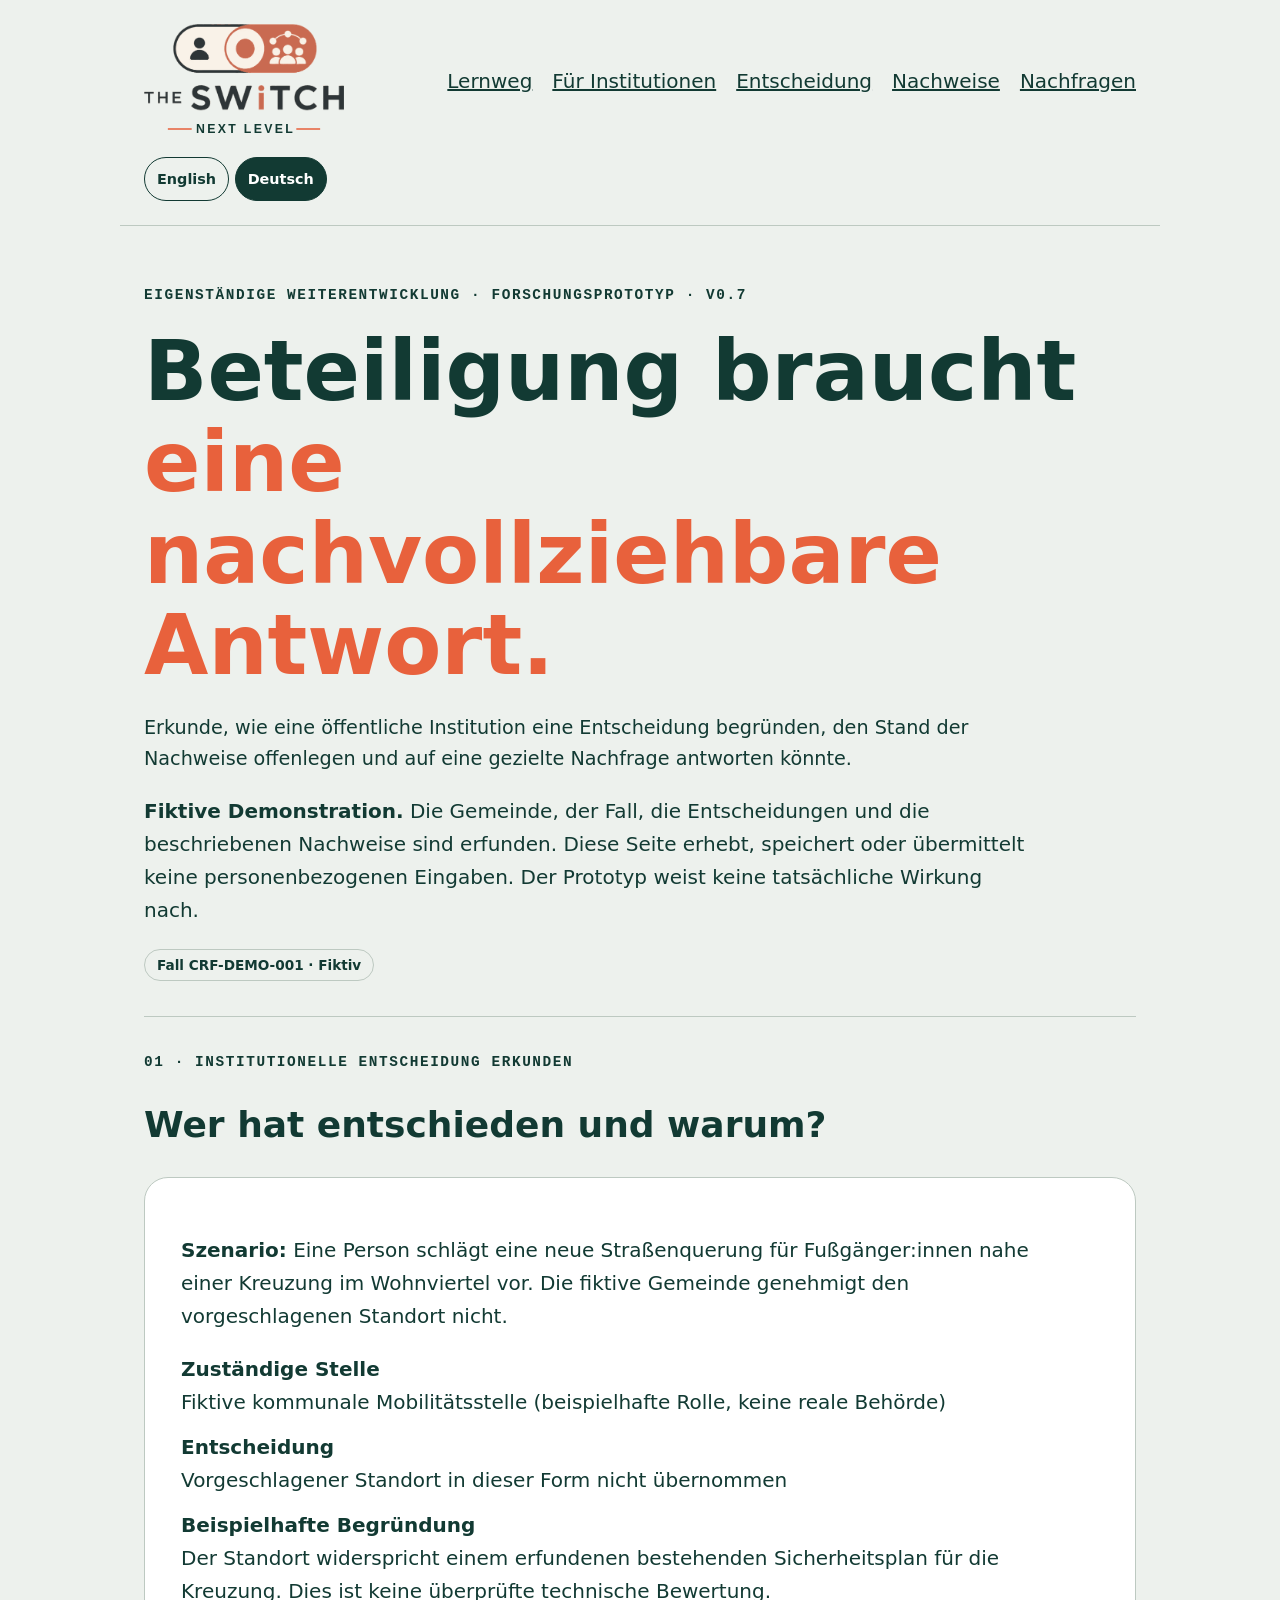
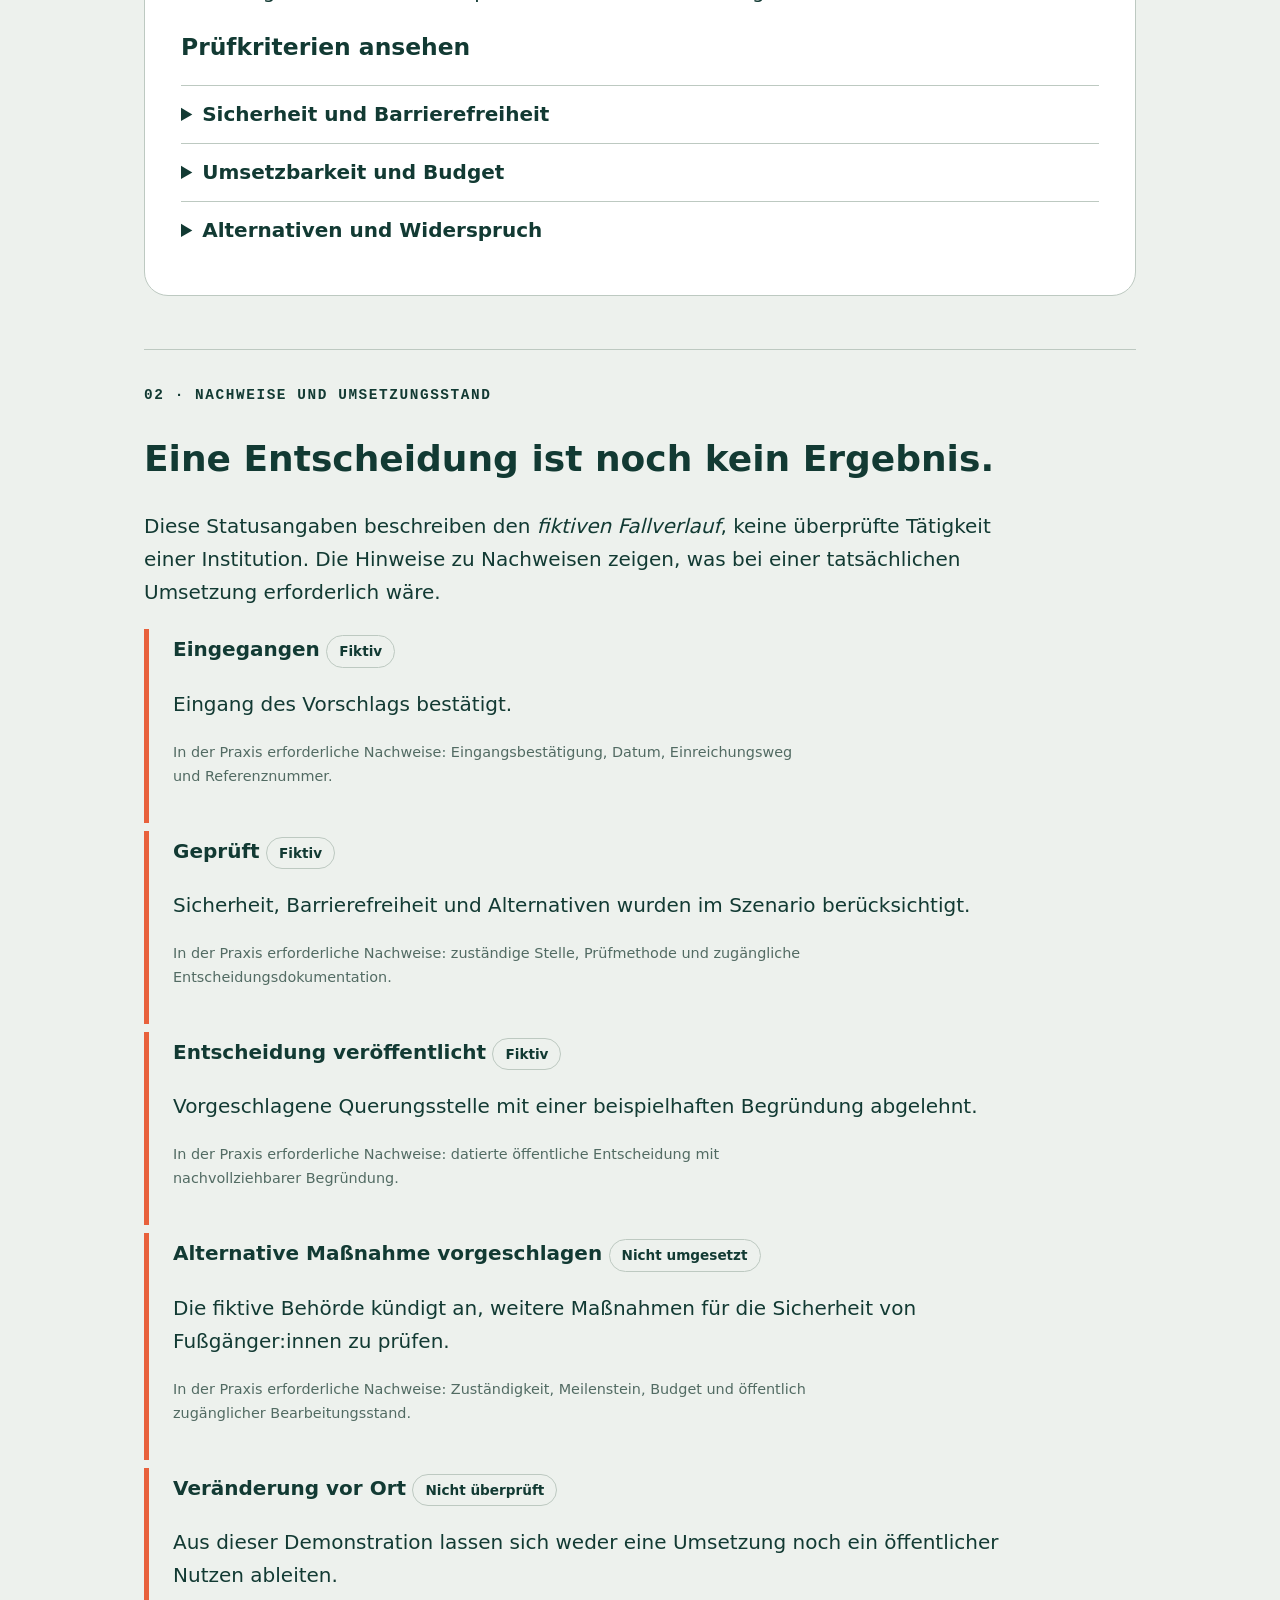
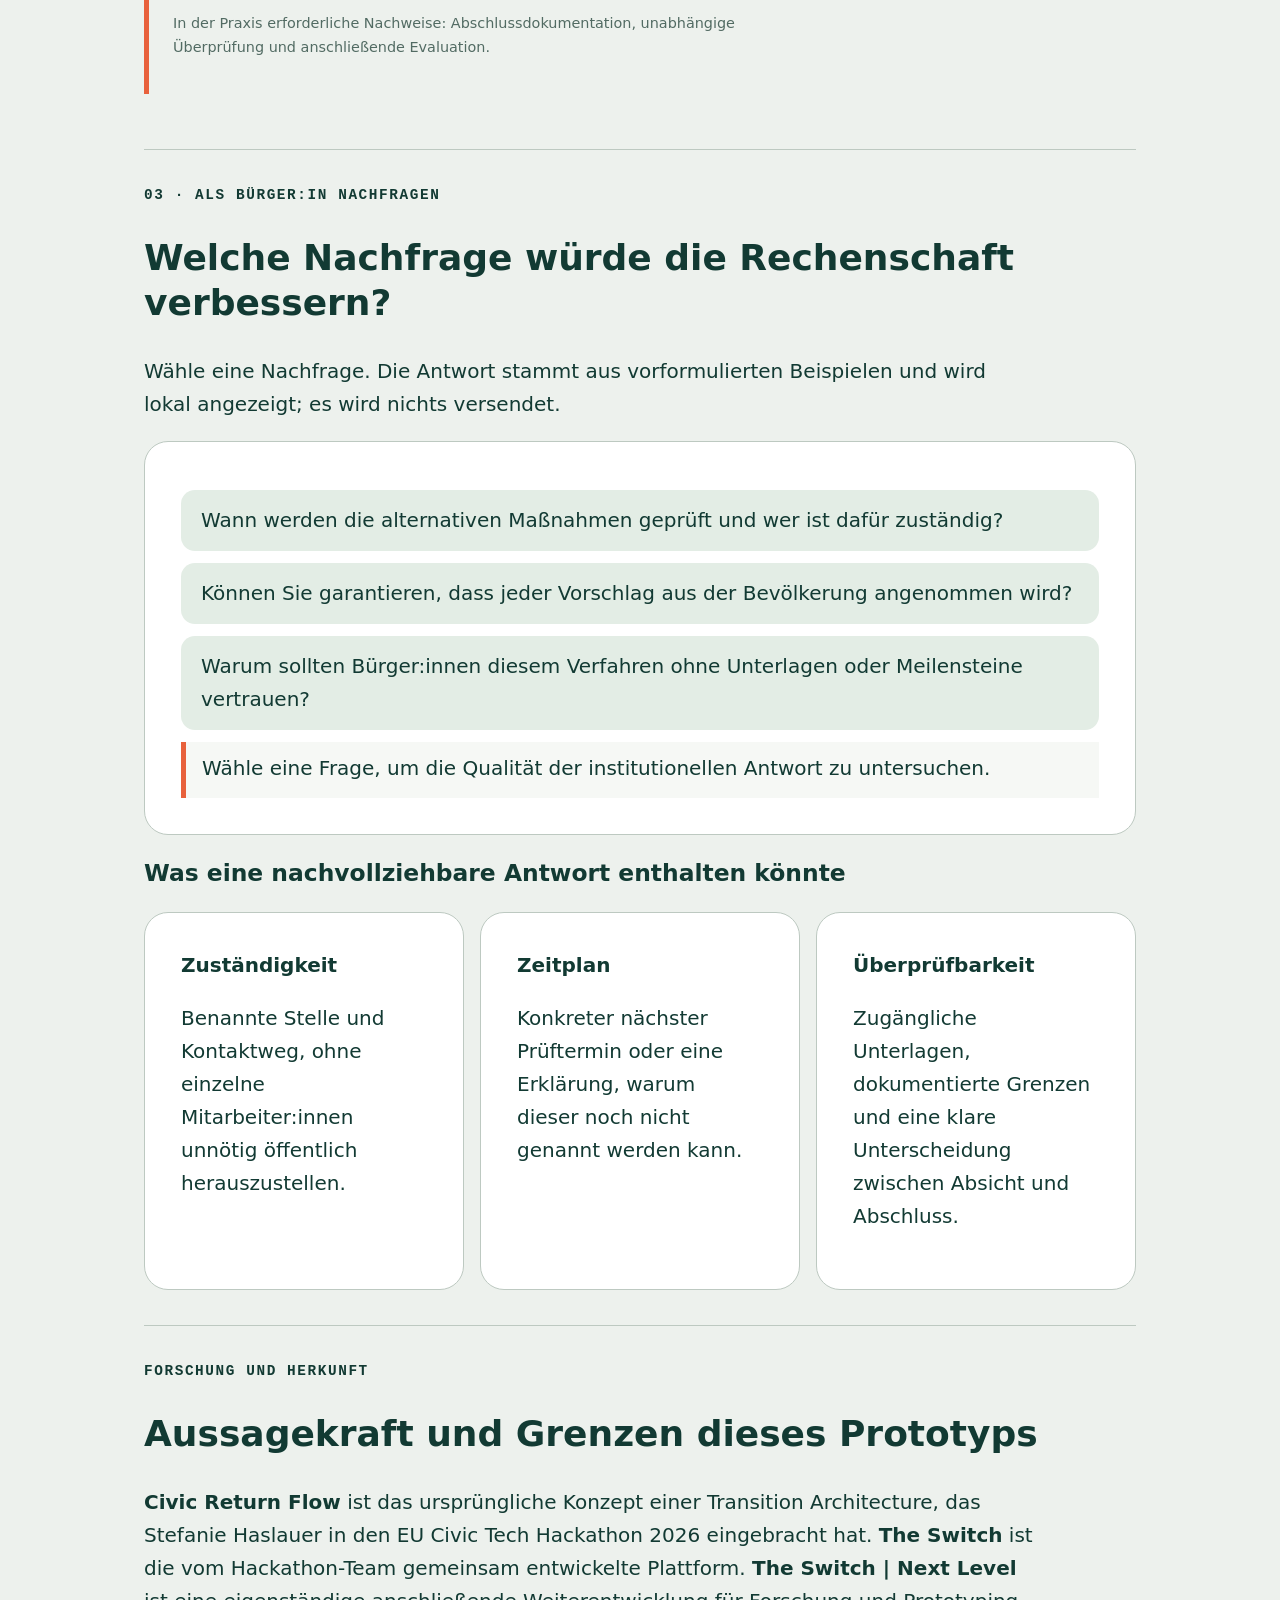
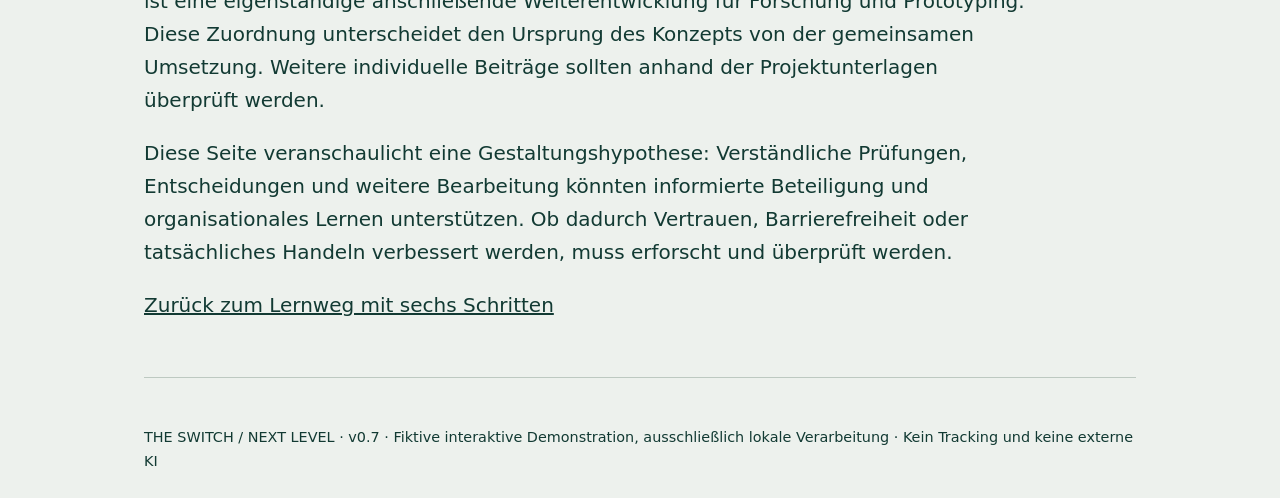
==== accountability-de.html @ 997b536d "Add files via upload" ====
<!doctype html>
<html lang="de"><head><meta charset="utf-8"><meta name="viewport" content="width=device-width, initial-scale=1"><meta name="color-scheme" content="light"><title>Rechenschaft erkunden | The Switch Next Level · Deutsch</title>
<style>
:root{--ink:#123a33;--accent:#e8613c;--paper:#edf1ed;--white:#fff;--muted:#526b63;--line:#bdc9c1}*{box-sizing:border-box}html{scroll-behavior:smooth}body{margin:0;background:var(--paper);color:var(--ink);font:clamp(17px,2.4vw,20px)/1.65 system-ui,-apple-system,Segoe UI,sans-serif}header,main,footer{max-width:1040px;margin:auto;padding:24px}header{display:flex;align-items:center;justify-content:space-between;gap:18px;flex-wrap:wrap;border-bottom:1px solid var(--line)}.brand{font-weight:800;letter-spacing:.04em}.brand span{color:var(--accent)}a{color:inherit}nav{display:flex;gap:20px;flex-wrap:wrap}h1{font-size:clamp(2.4rem,7vw,4.6rem);line-height:1.1;margin:20px 0}h2{font-size:clamp(1.6rem,4vw,2.25rem);line-height:1.25}h3{line-height:1.3}p{max-width:70ch}.eyebrow{font:700 .9rem/1.4 ui-monospace,monospace;letter-spacing:.11em;text-transform:uppercase}.lead{font-size:1.2rem}.accent{color:var(--accent)}section{padding:35px 0;border-bottom:1px solid var(--line)}.panel{background:#fff;border:1px solid var(--line);border-radius:24px;padding:clamp(20px,4vw,36px);margin:18px 0}.pill{display:inline-block;padding:4px 12px;border:1px solid var(--line);border-radius:30px;font-size:.85rem;font-weight:700}.grid{display:grid;grid-template-columns:repeat(auto-fit,minmax(min(100%,290px),1fr));gap:16px}.grid .panel{margin:0}button{font:inherit;cursor:pointer;color:var(--ink);background:#e3ede5;border:2px solid transparent;border-radius:14px;padding:12px 18px;text-align:left;min-height:48px}button:hover{border-color:var(--ink)}button:focus-visible,a:focus-visible,summary:focus-visible{outline:3px solid var(--accent);outline-offset:3px}.choice{display:block;width:100%;margin:12px 0}.choice[aria-pressed=true]{border-color:var(--ink);background:#d2e8d9}.feedback{border-left:5px solid var(--accent);padding:10px 16px;background:#f6f8f5;min-height:56px}.timeline{list-style:none;padding:0}.timeline li{border-left:5px solid var(--accent);padding:4px 0 20px 24px;margin:0 0 8px}dt{font-weight:750;margin-top:12px}dd{margin-left:0}.small{font-size:.9rem;color:var(--muted)}details{border-top:1px solid var(--line);padding:12px 0}summary{cursor:pointer;font-weight:750}footer{font-size:.9rem}.sr-only{position:absolute;width:1px;height:1px;overflow:hidden;clip:rect(0,0,0,0);white-space:nowrap}@media(max-width:500px){header,main,footer{padding:18px}nav{gap:12px}}

.brand { display: inline-flex; flex: 0 0 auto; text-decoration: none; }
.brand-logo { display: block; width: 200px; max-width: 100%; height: auto; }
header { align-items: center; }
@media(max-width:600px) { .brand-logo { width: 174px; } }

.language-switch { display:flex; gap:.35rem; align-items:center; flex-wrap:wrap; }
.language-switch a { display:inline-flex; align-items:center; justify-content:center; min-height:44px; padding:.35rem .75rem; border:1px solid var(--ink); border-radius:999px; text-decoration:none; font:700 .9rem/1.3 system-ui,sans-serif; }
.language-switch a[aria-current="page"] { background:var(--ink); color:#fff; }
h1,h2,h3,.eyebrow,button { overflow-wrap:anywhere; }
html[lang="de"] h1 { font-size:clamp(2.4rem,6.6vw,5.2rem); hyphens:auto; }
@media(max-width:600px) { .language-switch { width:100%; } }
</style><link rel="alternate" hreflang="en" href="./accountability.html">
<link rel="alternate" hreflang="de" href="./accountability-de.html">
</head><body>
<header><a class="brand" href="./index-de.html" aria-label="The Switch Next Level: Startseite"><img class="brand-logo" src="./assets/the-switch-next-level-logo.svg" alt="The Switch | Next Level" width="520" height="300"></a><nav aria-label="Hauptnavigation"><a href="./index-de.html">Lernweg</a><a href="./index-de.html#institutions">Für Institutionen</a><a href="#decision">Entscheidung</a><a href="#evidence">Nachweise</a><a href="#followup">Nachfragen</a></nav><nav class="language-switch" aria-label="Sprache wählen"><a href="./accountability.html" lang="en" hreflang="en">English</a><a href="./accountability-de.html" lang="de" hreflang="de" aria-current="page">Deutsch</a></nav></header>
<main><section aria-labelledby="main-title"><div class="eyebrow">Eigenständige Weiterentwicklung · Forschungsprototyp · v0.7</div><h1 id="main-title">Beteiligung braucht <span class="accent">eine nachvollziehbare Antwort.</span></h1><p class="lead">Erkunde, wie eine öffentliche Institution eine Entscheidung begründen, den Stand der Nachweise offenlegen und auf eine gezielte Nachfrage antworten könnte.</p><p><strong>Fiktive Demonstration.</strong> Die Gemeinde, der Fall, die Entscheidungen und die beschriebenen Nachweise sind erfunden. Diese Seite erhebt, speichert oder übermittelt keine personenbezogenen Eingaben. Der Prototyp weist keine tatsächliche Wirkung nach.</p><span class="pill">Fall CRF-DEMO-001 · Fiktiv</span></section>
<section id="decision"><div class="eyebrow">01 · Institutionelle Entscheidung erkunden</div><h2>Wer hat entschieden und warum?</h2><div class="panel"><p><strong>Szenario:</strong> Eine Person schlägt eine neue Straßenquerung für Fußgänger:innen nahe einer Kreuzung im Wohnviertel vor. Die fiktive Gemeinde genehmigt den vorgeschlagenen Standort nicht.</p><dl><dt>Zuständige Stelle</dt><dd>Fiktive kommunale Mobilitätsstelle (beispielhafte Rolle, keine reale Behörde)</dd><dt>Entscheidung</dt><dd>Vorgeschlagener Standort in dieser Form nicht übernommen</dd><dt>Beispielhafte Begründung</dt><dd>Der Standort widerspricht einem erfundenen bestehenden Sicherheitsplan für die Kreuzung. Dies ist keine überprüfte technische Bewertung.</dd></dl><h3>Prüfkriterien ansehen</h3><details><summary>Sicherheit und Barrierefreiheit</summary><p>Wurden Risiken für Fußgänger:innen, Rollstuhlnutzer:innen und andere Verkehrsteilnehmer:innen geprüft? In einem realen Fall sollten eine datierte Bewertung und die für die Prüfung zuständige Stelle benannt sein. <strong>Nachweise hier: nicht vorhanden.</strong></p></details><details><summary>Umsetzbarkeit und Budget</summary><p>Welche Gestaltungsalternativen und Kosten wurden berücksichtigt? Eine nachvollziehbare öffentliche Antwort würde auf relevante Unterlagen verweisen, soweit dies rechtlich zulässig ist. <strong>Nachweise hier: nicht vorhanden.</strong></p></details><details><summary>Alternativen und Widerspruch</summary><p>Welche Vorschläge wurden nicht übernommen und warum? Öffentlicher Widerspruch sollte sichtbar bleiben. <strong>Nachweise hier: nur beispielhafte Darstellung.</strong></p></details></div></section>
<section id="evidence"><div class="eyebrow">02 · Nachweise und Umsetzungsstand</div><h2>Eine Entscheidung ist noch kein Ergebnis.</h2><p>Diese Statusangaben beschreiben den <em>fiktiven Fallverlauf</em>, keine überprüfte Tätigkeit einer Institution. Die Hinweise zu Nachweisen zeigen, was bei einer tatsächlichen Umsetzung erforderlich wäre.</p><ol class="timeline"><li><strong>Eingegangen</strong> <span class="pill">Fiktiv</span><p>Eingang des Vorschlags bestätigt.</p><p class="small">In der Praxis erforderliche Nachweise: Eingangsbestätigung, Datum, Einreichungsweg und Referenznummer.</p></li><li><strong>Geprüft</strong> <span class="pill">Fiktiv</span><p>Sicherheit, Barrierefreiheit und Alternativen wurden im Szenario berücksichtigt.</p><p class="small">In der Praxis erforderliche Nachweise: zuständige Stelle, Prüfmethode und zugängliche Entscheidungsdokumentation.</p></li><li><strong>Entscheidung veröffentlicht</strong> <span class="pill">Fiktiv</span><p>Vorgeschlagene Querungsstelle mit einer beispielhaften Begründung abgelehnt.</p><p class="small">In der Praxis erforderliche Nachweise: datierte öffentliche Entscheidung mit nachvollziehbarer Begründung.</p></li><li><strong>Alternative Maßnahme vorgeschlagen</strong> <span class="pill">Nicht umgesetzt</span><p>Die fiktive Behörde kündigt an, weitere Maßnahmen für die Sicherheit von Fußgänger:innen zu prüfen.</p><p class="small">In der Praxis erforderliche Nachweise: Zuständigkeit, Meilenstein, Budget und öffentlich zugänglicher Bearbeitungsstand.</p></li><li><strong>Veränderung vor Ort</strong> <span class="pill">Nicht überprüft</span><p>Aus dieser Demonstration lassen sich weder eine Umsetzung noch ein öffentlicher Nutzen ableiten.</p><p class="small">In der Praxis erforderliche Nachweise: Abschlussdokumentation, unabhängige Überprüfung und anschließende Evaluation.</p></li></ol></section>
<section id="followup"><div class="eyebrow">03 · Als Bürger:in nachfragen</div><h2>Welche Nachfrage würde die Rechenschaft verbessern?</h2><p>Wähle eine Nachfrage. Die Antwort stammt aus vorformulierten Beispielen und wird lokal angezeigt; es wird nichts versendet.</p><div class="panel" role="group" aria-label="Nachfrage auswählen"><button class="choice" data-answer="1" aria-pressed="false">Wann werden die alternativen Maßnahmen geprüft und wer ist dafür zuständig?</button><button class="choice" data-answer="2" aria-pressed="false">Können Sie garantieren, dass jeder Vorschlag aus der Bevölkerung angenommen wird?</button><button class="choice" data-answer="3" aria-pressed="false">Warum sollten Bürger:innen diesem Verfahren ohne Unterlagen oder Meilensteine vertrauen?</button><div id="feedback" class="feedback" role="status" aria-live="polite">Wähle eine Frage, um die Qualität der institutionellen Antwort zu untersuchen.</div></div><h3>Was eine nachvollziehbare Antwort enthalten könnte</h3><div class="grid"><div class="panel"><strong>Zuständigkeit</strong><p>Benannte Stelle und Kontaktweg, ohne einzelne Mitarbeiter:innen unnötig öffentlich herauszustellen.</p></div><div class="panel"><strong>Zeitplan</strong><p>Konkreter nächster Prüftermin oder eine Erklärung, warum dieser noch nicht genannt werden kann.</p></div><div class="panel"><strong>Überprüfbarkeit</strong><p>Zugängliche Unterlagen, dokumentierte Grenzen und eine klare Unterscheidung zwischen Absicht und Abschluss.</p></div></div></section>
<section><div class="eyebrow">Forschung und Herkunft</div><h2>Aussagekraft und Grenzen dieses Prototyps</h2><p><strong>Civic Return Flow</strong> ist das ursprüngliche Konzept einer Transition Architecture, das Stefanie Haslauer in den EU Civic Tech Hackathon 2026 eingebracht hat. <strong>The Switch</strong> ist die vom Hackathon-Team gemeinsam entwickelte Plattform. <strong>The Switch | Next Level</strong> ist eine eigenständige anschließende Weiterentwicklung für Forschung und Prototyping. Diese Zuordnung unterscheidet den Ursprung des Konzepts von der gemeinsamen Umsetzung. Weitere individuelle Beiträge sollten anhand der Projektunterlagen überprüft werden.</p><p>Diese Seite veranschaulicht eine Gestaltungshypothese: Verständliche Prüfungen, Entscheidungen und weitere Bearbeitung könnten informierte Beteiligung und organisationales Lernen unterstützen. Ob dadurch Vertrauen, Barrierefreiheit oder tatsächliches Handeln verbessert werden, muss erforscht und überprüft werden.</p><p><a href="./index-de.html">Zurück zum Lernweg mit sechs Schritten</a></p></section></main><footer>THE SWITCH / NEXT LEVEL · v0.7 · Fiktive interaktive Demonstration, ausschließlich lokale Verarbeitung · Kein Tracking und keine externe KI</footer>
<script>
(()=>{'use strict';const messages={"1": "Gezielte Nachfrage. Sie verlangt eine zuständige Stelle und einen zeitlich bestimmten nächsten Schritt. Eine reale Antwort sollte auf überprüfbare Unterlagen verweisen oder erklären, warum die Information nicht verfügbar ist.", "2": "Diese Garantie ist nicht angemessen. Rechenschaft bedeutet nicht, jeden Vorschlag anzunehmen. Sie verlangt eine nachvollziehbare Prüfung, Begründungen und eine sichtbare Antwort.", "3": "Berechtigte Kritik. Frage nach der Entscheidungsdokumentation, den Prüfkriterien, der Zuständigkeit und künftigen Meilensteinen. Ein Versprechen ohne Nachweise ist keine überprüfte Umsetzung."};const feedback=document.getElementById('feedback');document.querySelectorAll('[data-answer]').forEach(button=>button.addEventListener('click',()=>{document.querySelectorAll('[data-answer]').forEach(other=>other.setAttribute('aria-pressed',String(other===button)));feedback.textContent=messages[button.dataset.answer]}));})();
</script><script>document.querySelectorAll(".language-switch a").forEach(link => { link.addEventListener("click", () => { link.hash = window.location.hash; }); });</script>
</body></html>
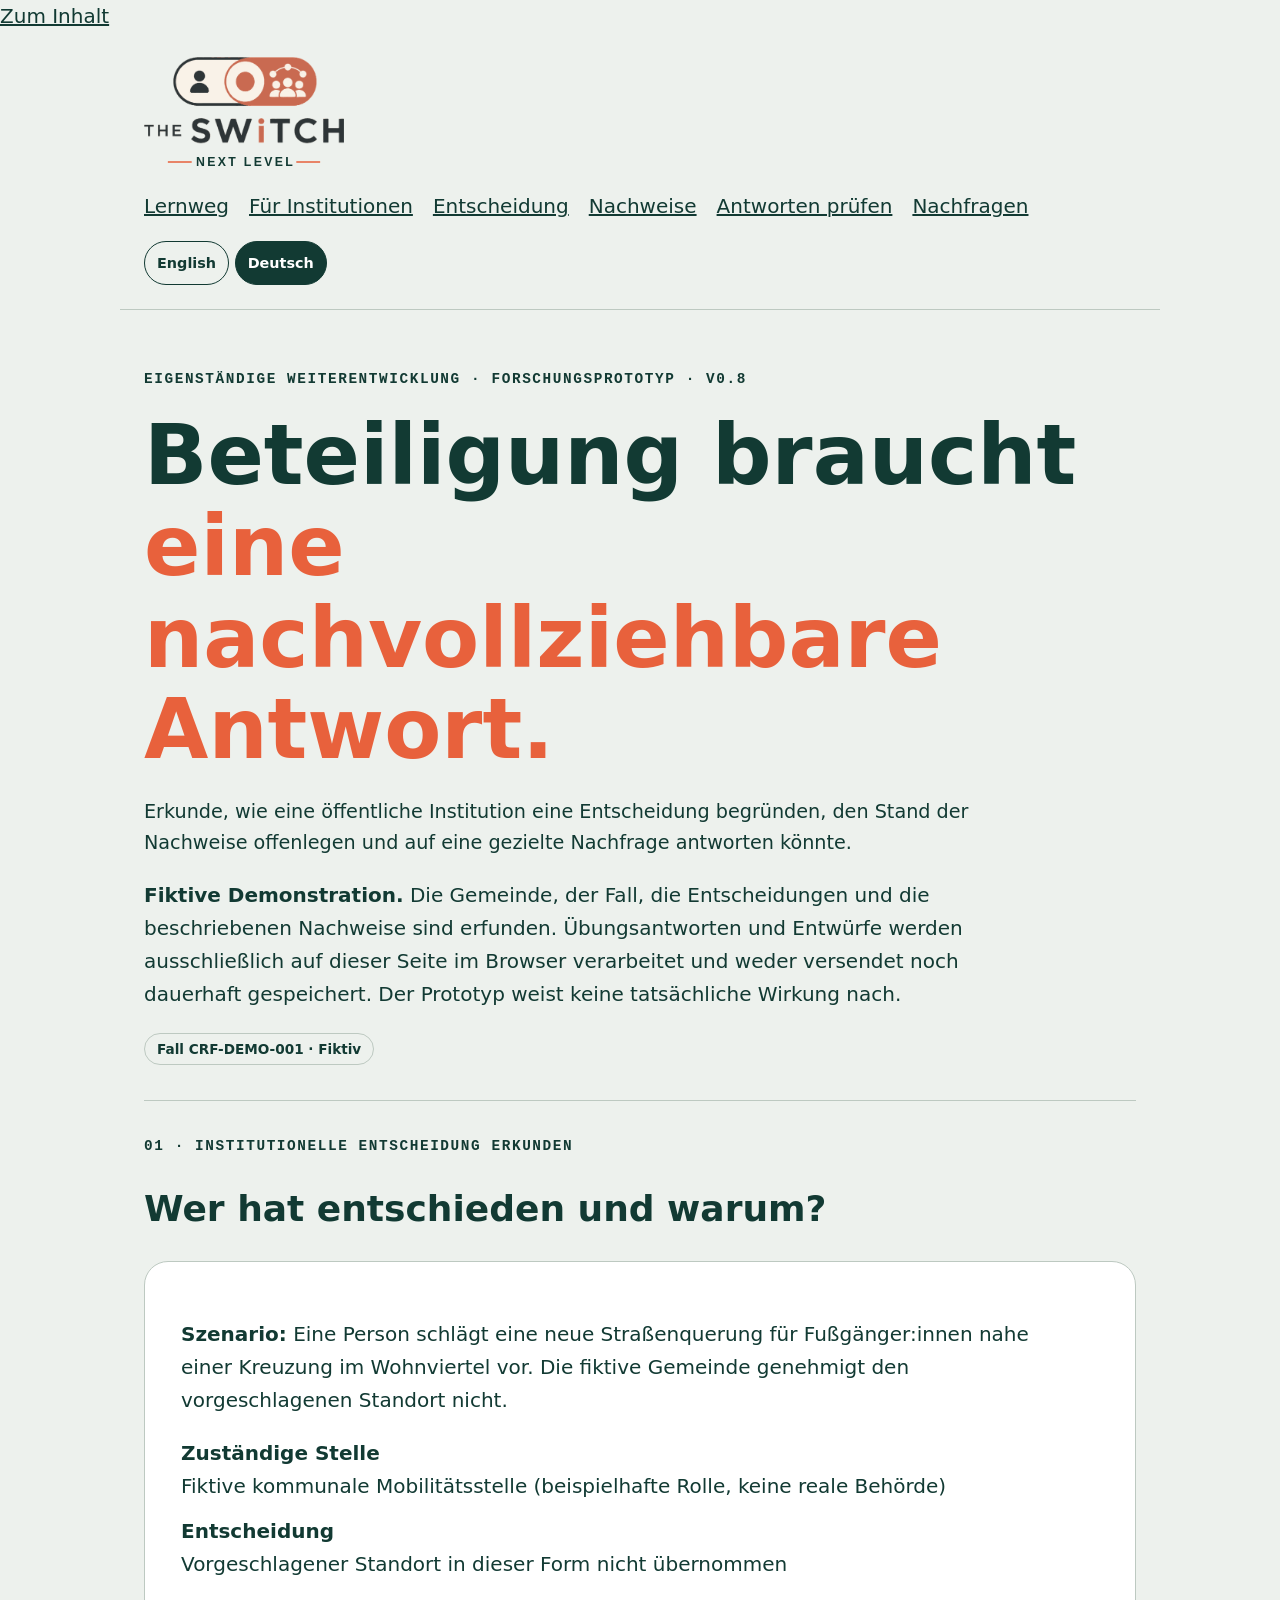
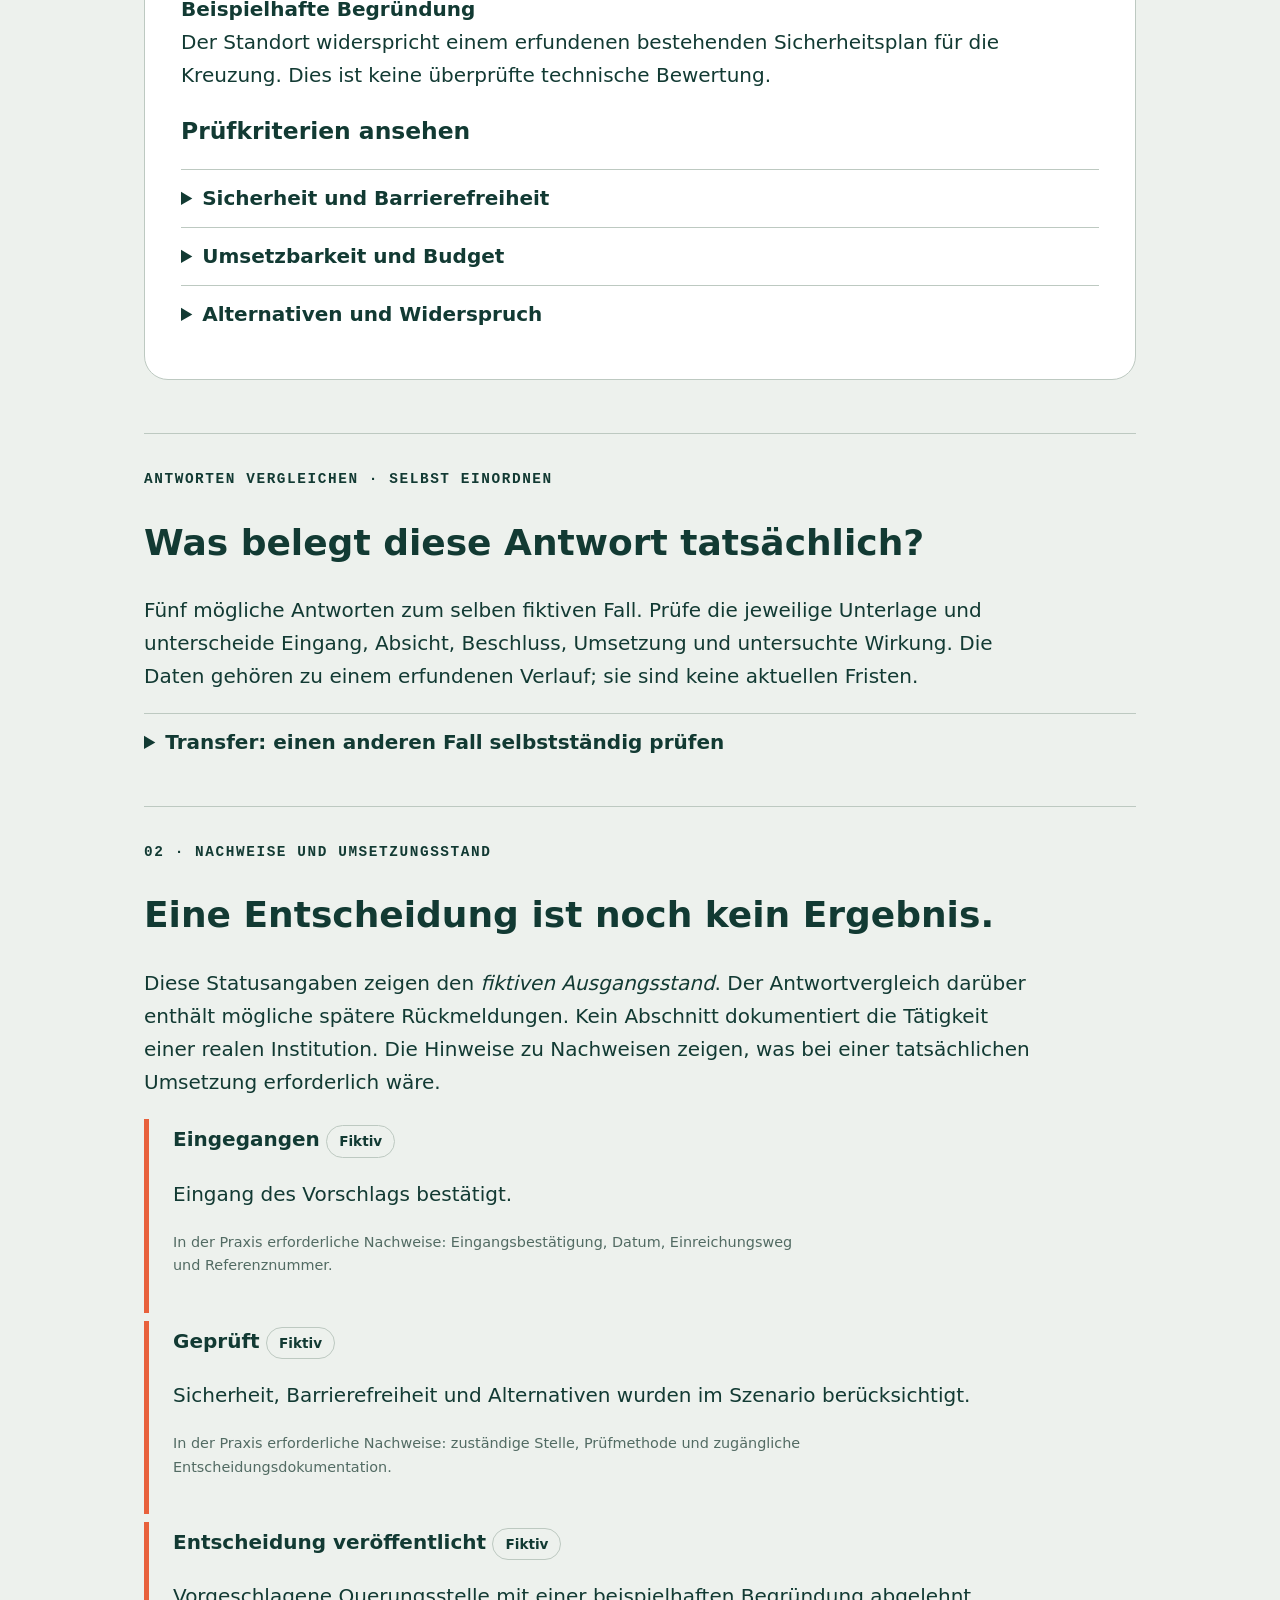
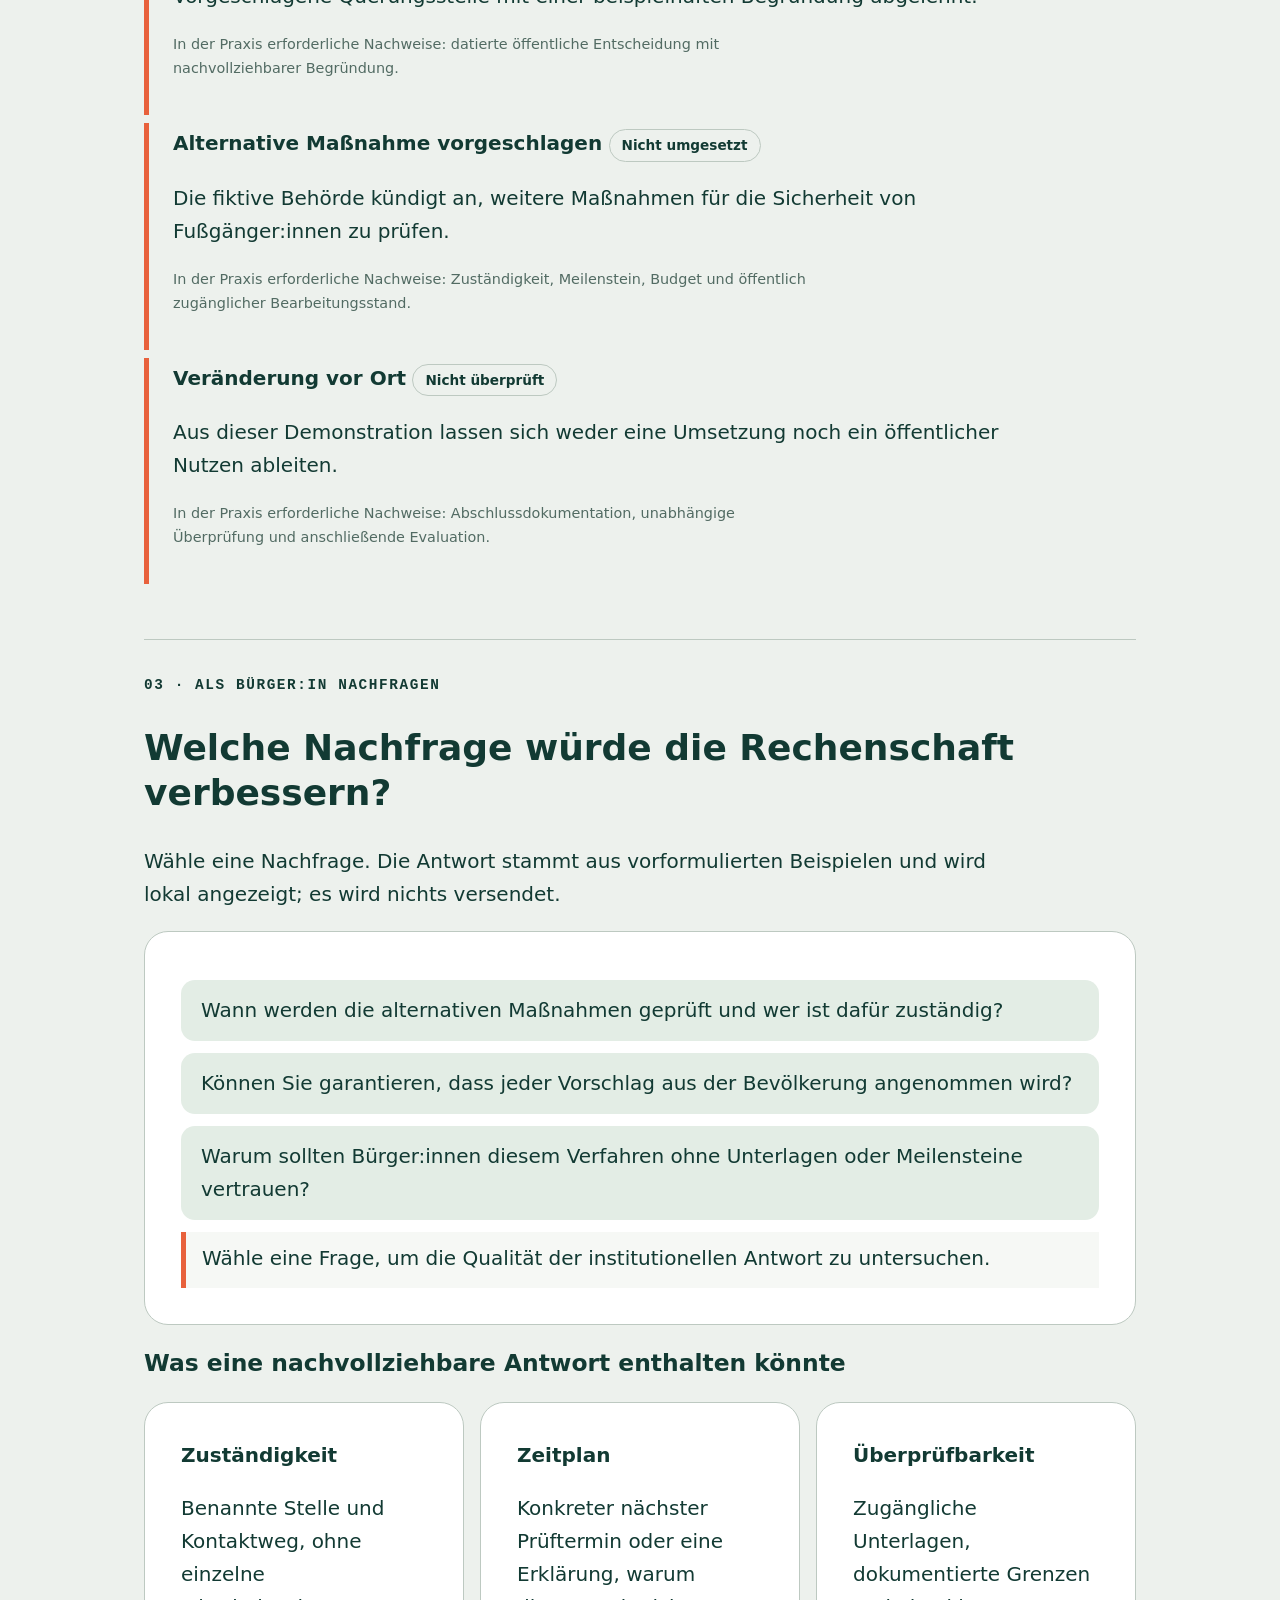
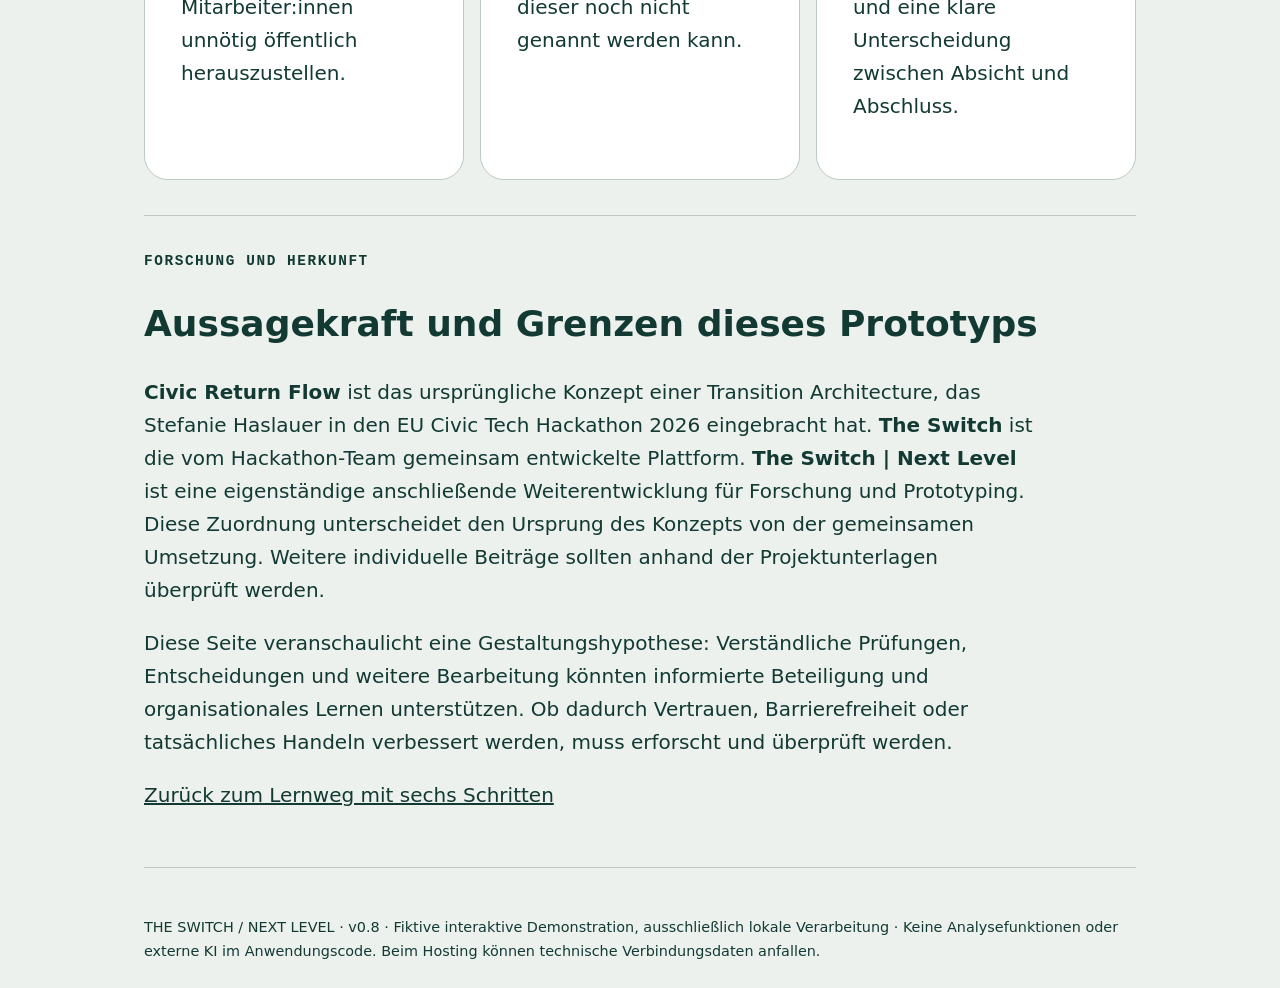
==== commit 217a4c0b: "Add files via upload" ====
--- a/accountability-de.html
+++ b/accountability-de.html
@@ -16,14 +16,16 @@
 @media(max-width:600px) { .language-switch { width:100%; } }
 </style><link rel="alternate" hreflang="en" href="./accountability.html">
 <link rel="alternate" hreflang="de" href="./accountability-de.html">
-</head><body>
-<header><a class="brand" href="./index-de.html" aria-label="The Switch Next Level: Startseite"><img class="brand-logo" src="./assets/the-switch-next-level-logo.svg" alt="The Switch | Next Level" width="520" height="300"></a><nav aria-label="Hauptnavigation"><a href="./index-de.html">Lernweg</a><a href="./index-de.html#institutions">Für Institutionen</a><a href="#decision">Entscheidung</a><a href="#evidence">Nachweise</a><a href="#followup">Nachfragen</a></nav><nav class="language-switch" aria-label="Sprache wählen"><a href="./accountability.html" lang="en" hreflang="en">English</a><a href="./accountability-de.html" lang="de" hreflang="de" aria-current="page">Deutsch</a></nav></header>
-<main><section aria-labelledby="main-title"><div class="eyebrow">Eigenständige Weiterentwicklung · Forschungsprototyp · v0.7</div><h1 id="main-title">Beteiligung braucht <span class="accent">eine nachvollziehbare Antwort.</span></h1><p class="lead">Erkunde, wie eine öffentliche Institution eine Entscheidung begründen, den Stand der Nachweise offenlegen und auf eine gezielte Nachfrage antworten könnte.</p><p><strong>Fiktive Demonstration.</strong> Die Gemeinde, der Fall, die Entscheidungen und die beschriebenen Nachweise sind erfunden. Diese Seite erhebt, speichert oder übermittelt keine personenbezogenen Eingaben. Der Prototyp weist keine tatsächliche Wirkung nach.</p><span class="pill">Fall CRF-DEMO-001 · Fiktiv</span></section>
+<link rel="stylesheet" href="./assets/next-level.css"></head><body><a class="skip-link" href="#main-content">Zum Inhalt</a>
+<header><a class="brand" href="./index-de.html" aria-label="The Switch Next Level: Startseite"><img class="brand-logo" src="./assets/the-switch-next-level-logo.svg" alt="The Switch | Next Level" width="520" height="300"></a><nav aria-label="Hauptnavigation"><a href="./index-de.html">Lernweg</a><a href="./index-de.html#institutions">Für Institutionen</a><a href="#decision">Entscheidung</a><a href="#evidence">Nachweise</a><a href="#answer-practice">Antworten prüfen</a><a href="#followup">Nachfragen</a></nav><nav class="language-switch" aria-label="Sprache wählen"><a href="./accountability.html" lang="en" hreflang="en">English</a><a href="./accountability-de.html" lang="de" hreflang="de" aria-current="page">Deutsch</a></nav></header>
+<main id="main-content"><section aria-labelledby="main-title"><div class="eyebrow">Eigenständige Weiterentwicklung · Forschungsprototyp · v0.8</div><h1 id="main-title">Beteiligung braucht <span class="accent">eine nachvollziehbare Antwort.</span></h1><p class="lead">Erkunde, wie eine öffentliche Institution eine Entscheidung begründen, den Stand der Nachweise offenlegen und auf eine gezielte Nachfrage antworten könnte.</p><p><strong>Fiktive Demonstration.</strong> Die Gemeinde, der Fall, die Entscheidungen und die beschriebenen Nachweise sind erfunden. Übungsantworten und Entwürfe werden ausschließlich auf dieser Seite im Browser verarbeitet und weder versendet noch dauerhaft gespeichert. Der Prototyp weist keine tatsächliche Wirkung nach.</p><span class="pill">Fall CRF-DEMO-001 · Fiktiv</span></section>
 <section id="decision"><div class="eyebrow">01 · Institutionelle Entscheidung erkunden</div><h2>Wer hat entschieden und warum?</h2><div class="panel"><p><strong>Szenario:</strong> Eine Person schlägt eine neue Straßenquerung für Fußgänger:innen nahe einer Kreuzung im Wohnviertel vor. Die fiktive Gemeinde genehmigt den vorgeschlagenen Standort nicht.</p><dl><dt>Zuständige Stelle</dt><dd>Fiktive kommunale Mobilitätsstelle (beispielhafte Rolle, keine reale Behörde)</dd><dt>Entscheidung</dt><dd>Vorgeschlagener Standort in dieser Form nicht übernommen</dd><dt>Beispielhafte Begründung</dt><dd>Der Standort widerspricht einem erfundenen bestehenden Sicherheitsplan für die Kreuzung. Dies ist keine überprüfte technische Bewertung.</dd></dl><h3>Prüfkriterien ansehen</h3><details><summary>Sicherheit und Barrierefreiheit</summary><p>Wurden Risiken für Fußgänger:innen, Rollstuhlnutzer:innen und andere Verkehrsteilnehmer:innen geprüft? In einem realen Fall sollten eine datierte Bewertung und die für die Prüfung zuständige Stelle benannt sein. <strong>Nachweise hier: nicht vorhanden.</strong></p></details><details><summary>Umsetzbarkeit und Budget</summary><p>Welche Gestaltungsalternativen und Kosten wurden berücksichtigt? Eine nachvollziehbare öffentliche Antwort würde auf relevante Unterlagen verweisen, soweit dies rechtlich zulässig ist. <strong>Nachweise hier: nicht vorhanden.</strong></p></details><details><summary>Alternativen und Widerspruch</summary><p>Welche Vorschläge wurden nicht übernommen und warum? Öffentlicher Widerspruch sollte sichtbar bleiben. <strong>Nachweise hier: nur beispielhafte Darstellung.</strong></p></details></div></section>
-<section id="evidence"><div class="eyebrow">02 · Nachweise und Umsetzungsstand</div><h2>Eine Entscheidung ist noch kein Ergebnis.</h2><p>Diese Statusangaben beschreiben den <em>fiktiven Fallverlauf</em>, keine überprüfte Tätigkeit einer Institution. Die Hinweise zu Nachweisen zeigen, was bei einer tatsächlichen Umsetzung erforderlich wäre.</p><ol class="timeline"><li><strong>Eingegangen</strong> <span class="pill">Fiktiv</span><p>Eingang des Vorschlags bestätigt.</p><p class="small">In der Praxis erforderliche Nachweise: Eingangsbestätigung, Datum, Einreichungsweg und Referenznummer.</p></li><li><strong>Geprüft</strong> <span class="pill">Fiktiv</span><p>Sicherheit, Barrierefreiheit und Alternativen wurden im Szenario berücksichtigt.</p><p class="small">In der Praxis erforderliche Nachweise: zuständige Stelle, Prüfmethode und zugängliche Entscheidungsdokumentation.</p></li><li><strong>Entscheidung veröffentlicht</strong> <span class="pill">Fiktiv</span><p>Vorgeschlagene Querungsstelle mit einer beispielhaften Begründung abgelehnt.</p><p class="small">In der Praxis erforderliche Nachweise: datierte öffentliche Entscheidung mit nachvollziehbarer Begründung.</p></li><li><strong>Alternative Maßnahme vorgeschlagen</strong> <span class="pill">Nicht umgesetzt</span><p>Die fiktive Behörde kündigt an, weitere Maßnahmen für die Sicherheit von Fußgänger:innen zu prüfen.</p><p class="small">In der Praxis erforderliche Nachweise: Zuständigkeit, Meilenstein, Budget und öffentlich zugänglicher Bearbeitungsstand.</p></li><li><strong>Veränderung vor Ort</strong> <span class="pill">Nicht überprüft</span><p>Aus dieser Demonstration lassen sich weder eine Umsetzung noch ein öffentlicher Nutzen ableiten.</p><p class="small">In der Praxis erforderliche Nachweise: Abschlussdokumentation, unabhängige Überprüfung und anschließende Evaluation.</p></li></ol></section>
+<section id="answer-practice" class="practice" aria-labelledby="practice-title"><div class="eyebrow">Antworten vergleichen · Selbst einordnen</div><h2 id="practice-title">Was belegt diese Antwort tatsächlich?</h2><p>Fünf mögliche Antworten zum selben fiktiven Fall. Prüfe die jeweilige Unterlage und unterscheide Eingang, Absicht, Beschluss, Umsetzung und untersuchte Wirkung. Die Daten gehören zu einem erfundenen Verlauf; sie sind keine aktuellen Fristen.</p><details><summary>Transfer: einen anderen Fall selbstständig prüfen</summary><p><strong>Neuer fiktiver Fall:</strong> Eine Bibliothek bittet um Vorschläge zu ihren Öffnungszeiten. Später schreibt sie: „Die zusätzlichen Abendstunden sind beschlossen.“ Eine veröffentlichte Entscheidung liegt bei, aber weder ein aktualisierter Öffnungszeitenplan noch Nutzungsdaten.</p><p>Was ist dadurch gestützt? Was bleibt offen? Formuliere eine eigene Nachfrage, bevor du die Orientierungshilfe öffnest.</p><details><summary>Orientierungshilfe ansehen</summary><p>Der Beschluss ist dokumentiert. Ob die zusätzlichen Stunden tatsächlich angeboten werden und wem sie zugutekommen, bleibt offen. Eine passende Nachfrage könnte nach Beginn, veröffentlichtem Zeitplan und späterer Untersuchung der Nutzung fragen. Andere begründete Fragen sind ebenso möglich.</p></details><p class="source-note">Diese Selbstprüfung misst keinen nachhaltigen Lerntransfer. Dafür wäre eine zeitversetzte, unabhängige Erprobung erforderlich.</p></details><noscript><p>Für die interaktive Übung bitte JavaScript aktivieren. Merksatz: Eine Eingangsbestätigung belegt keine Entscheidung; ein Beschluss belegt keine Umsetzung; eine dokumentierte Umsetzung belegt noch keine Wirkung. Ein Vorher-Nachher-Vergleich allein belegt keine Ursache.</p></noscript></section>
+<section id="evidence"><div class="eyebrow">02 · Nachweise und Umsetzungsstand</div><h2>Eine Entscheidung ist noch kein Ergebnis.</h2><p>Diese Statusangaben zeigen den <em>fiktiven Ausgangsstand</em>. Der Antwortvergleich darüber enthält mögliche spätere Rückmeldungen. Kein Abschnitt dokumentiert die Tätigkeit einer realen Institution. Die Hinweise zu Nachweisen zeigen, was bei einer tatsächlichen Umsetzung erforderlich wäre.</p><ol class="timeline"><li><strong>Eingegangen</strong> <span class="pill">Fiktiv</span><p>Eingang des Vorschlags bestätigt.</p><p class="small">In der Praxis erforderliche Nachweise: Eingangsbestätigung, Datum, Einreichungsweg und Referenznummer.</p></li><li><strong>Geprüft</strong> <span class="pill">Fiktiv</span><p>Sicherheit, Barrierefreiheit und Alternativen wurden im Szenario berücksichtigt.</p><p class="small">In der Praxis erforderliche Nachweise: zuständige Stelle, Prüfmethode und zugängliche Entscheidungsdokumentation.</p></li><li><strong>Entscheidung veröffentlicht</strong> <span class="pill">Fiktiv</span><p>Vorgeschlagene Querungsstelle mit einer beispielhaften Begründung abgelehnt.</p><p class="small">In der Praxis erforderliche Nachweise: datierte öffentliche Entscheidung mit nachvollziehbarer Begründung.</p></li><li><strong>Alternative Maßnahme vorgeschlagen</strong> <span class="pill">Nicht umgesetzt</span><p>Die fiktive Behörde kündigt an, weitere Maßnahmen für die Sicherheit von Fußgänger:innen zu prüfen.</p><p class="small">In der Praxis erforderliche Nachweise: Zuständigkeit, Meilenstein, Budget und öffentlich zugänglicher Bearbeitungsstand.</p></li><li><strong>Veränderung vor Ort</strong> <span class="pill">Nicht überprüft</span><p>Aus dieser Demonstration lassen sich weder eine Umsetzung noch ein öffentlicher Nutzen ableiten.</p><p class="small">In der Praxis erforderliche Nachweise: Abschlussdokumentation, unabhängige Überprüfung und anschließende Evaluation.</p></li></ol></section>
 <section id="followup"><div class="eyebrow">03 · Als Bürger:in nachfragen</div><h2>Welche Nachfrage würde die Rechenschaft verbessern?</h2><p>Wähle eine Nachfrage. Die Antwort stammt aus vorformulierten Beispielen und wird lokal angezeigt; es wird nichts versendet.</p><div class="panel" role="group" aria-label="Nachfrage auswählen"><button class="choice" data-answer="1" aria-pressed="false">Wann werden die alternativen Maßnahmen geprüft und wer ist dafür zuständig?</button><button class="choice" data-answer="2" aria-pressed="false">Können Sie garantieren, dass jeder Vorschlag aus der Bevölkerung angenommen wird?</button><button class="choice" data-answer="3" aria-pressed="false">Warum sollten Bürger:innen diesem Verfahren ohne Unterlagen oder Meilensteine vertrauen?</button><div id="feedback" class="feedback" role="status" aria-live="polite">Wähle eine Frage, um die Qualität der institutionellen Antwort zu untersuchen.</div></div><h3>Was eine nachvollziehbare Antwort enthalten könnte</h3><div class="grid"><div class="panel"><strong>Zuständigkeit</strong><p>Benannte Stelle und Kontaktweg, ohne einzelne Mitarbeiter:innen unnötig öffentlich herauszustellen.</p></div><div class="panel"><strong>Zeitplan</strong><p>Konkreter nächster Prüftermin oder eine Erklärung, warum dieser noch nicht genannt werden kann.</p></div><div class="panel"><strong>Überprüfbarkeit</strong><p>Zugängliche Unterlagen, dokumentierte Grenzen und eine klare Unterscheidung zwischen Absicht und Abschluss.</p></div></div></section>
-<section><div class="eyebrow">Forschung und Herkunft</div><h2>Aussagekraft und Grenzen dieses Prototyps</h2><p><strong>Civic Return Flow</strong> ist das ursprüngliche Konzept einer Transition Architecture, das Stefanie Haslauer in den EU Civic Tech Hackathon 2026 eingebracht hat. <strong>The Switch</strong> ist die vom Hackathon-Team gemeinsam entwickelte Plattform. <strong>The Switch | Next Level</strong> ist eine eigenständige anschließende Weiterentwicklung für Forschung und Prototyping. Diese Zuordnung unterscheidet den Ursprung des Konzepts von der gemeinsamen Umsetzung. Weitere individuelle Beiträge sollten anhand der Projektunterlagen überprüft werden.</p><p>Diese Seite veranschaulicht eine Gestaltungshypothese: Verständliche Prüfungen, Entscheidungen und weitere Bearbeitung könnten informierte Beteiligung und organisationales Lernen unterstützen. Ob dadurch Vertrauen, Barrierefreiheit oder tatsächliches Handeln verbessert werden, muss erforscht und überprüft werden.</p><p><a href="./index-de.html">Zurück zum Lernweg mit sechs Schritten</a></p></section></main><footer>THE SWITCH / NEXT LEVEL · v0.7 · Fiktive interaktive Demonstration, ausschließlich lokale Verarbeitung · Kein Tracking und keine externe KI</footer>
+<section><div class="eyebrow">Forschung und Herkunft</div><h2>Aussagekraft und Grenzen dieses Prototyps</h2><p><strong>Civic Return Flow</strong> ist das ursprüngliche Konzept einer Transition Architecture, das Stefanie Haslauer in den EU Civic Tech Hackathon 2026 eingebracht hat. <strong>The Switch</strong> ist die vom Hackathon-Team gemeinsam entwickelte Plattform. <strong>The Switch | Next Level</strong> ist eine eigenständige anschließende Weiterentwicklung für Forschung und Prototyping. Diese Zuordnung unterscheidet den Ursprung des Konzepts von der gemeinsamen Umsetzung. Weitere individuelle Beiträge sollten anhand der Projektunterlagen überprüft werden.</p><p>Diese Seite veranschaulicht eine Gestaltungshypothese: Verständliche Prüfungen, Entscheidungen und weitere Bearbeitung könnten informierte Beteiligung und organisationales Lernen unterstützen. Ob dadurch Vertrauen, Barrierefreiheit oder tatsächliches Handeln verbessert werden, muss erforscht und überprüft werden.</p><p><a href="./index-de.html">Zurück zum Lernweg mit sechs Schritten</a></p></section></main><footer>THE SWITCH / NEXT LEVEL · v0.8 · Fiktive interaktive Demonstration, ausschließlich lokale Verarbeitung · Keine Analysefunktionen oder externe KI im Anwendungscode. Beim Hosting können technische Verbindungsdaten anfallen.</footer>
 <script>
 (()=>{'use strict';const messages={"1": "Gezielte Nachfrage. Sie verlangt eine zuständige Stelle und einen zeitlich bestimmten nächsten Schritt. Eine reale Antwort sollte auf überprüfbare Unterlagen verweisen oder erklären, warum die Information nicht verfügbar ist.", "2": "Diese Garantie ist nicht angemessen. Rechenschaft bedeutet nicht, jeden Vorschlag anzunehmen. Sie verlangt eine nachvollziehbare Prüfung, Begründungen und eine sichtbare Antwort.", "3": "Berechtigte Kritik. Frage nach der Entscheidungsdokumentation, den Prüfkriterien, der Zuständigkeit und künftigen Meilensteinen. Ein Versprechen ohne Nachweise ist keine überprüfte Umsetzung."};const feedback=document.getElementById('feedback');document.querySelectorAll('[data-answer]').forEach(button=>button.addEventListener('click',()=>{document.querySelectorAll('[data-answer]').forEach(other=>other.setAttribute('aria-pressed',String(other===button)));feedback.textContent=messages[button.dataset.answer]}));})();
 </script><script>document.querySelectorAll(".language-switch a").forEach(link => { link.addEventListener("click", () => { link.hash = window.location.hash; }); });</script>
-</body></html>
+<script src="./assets/answer-practice.js" defer></script></body></html>
+
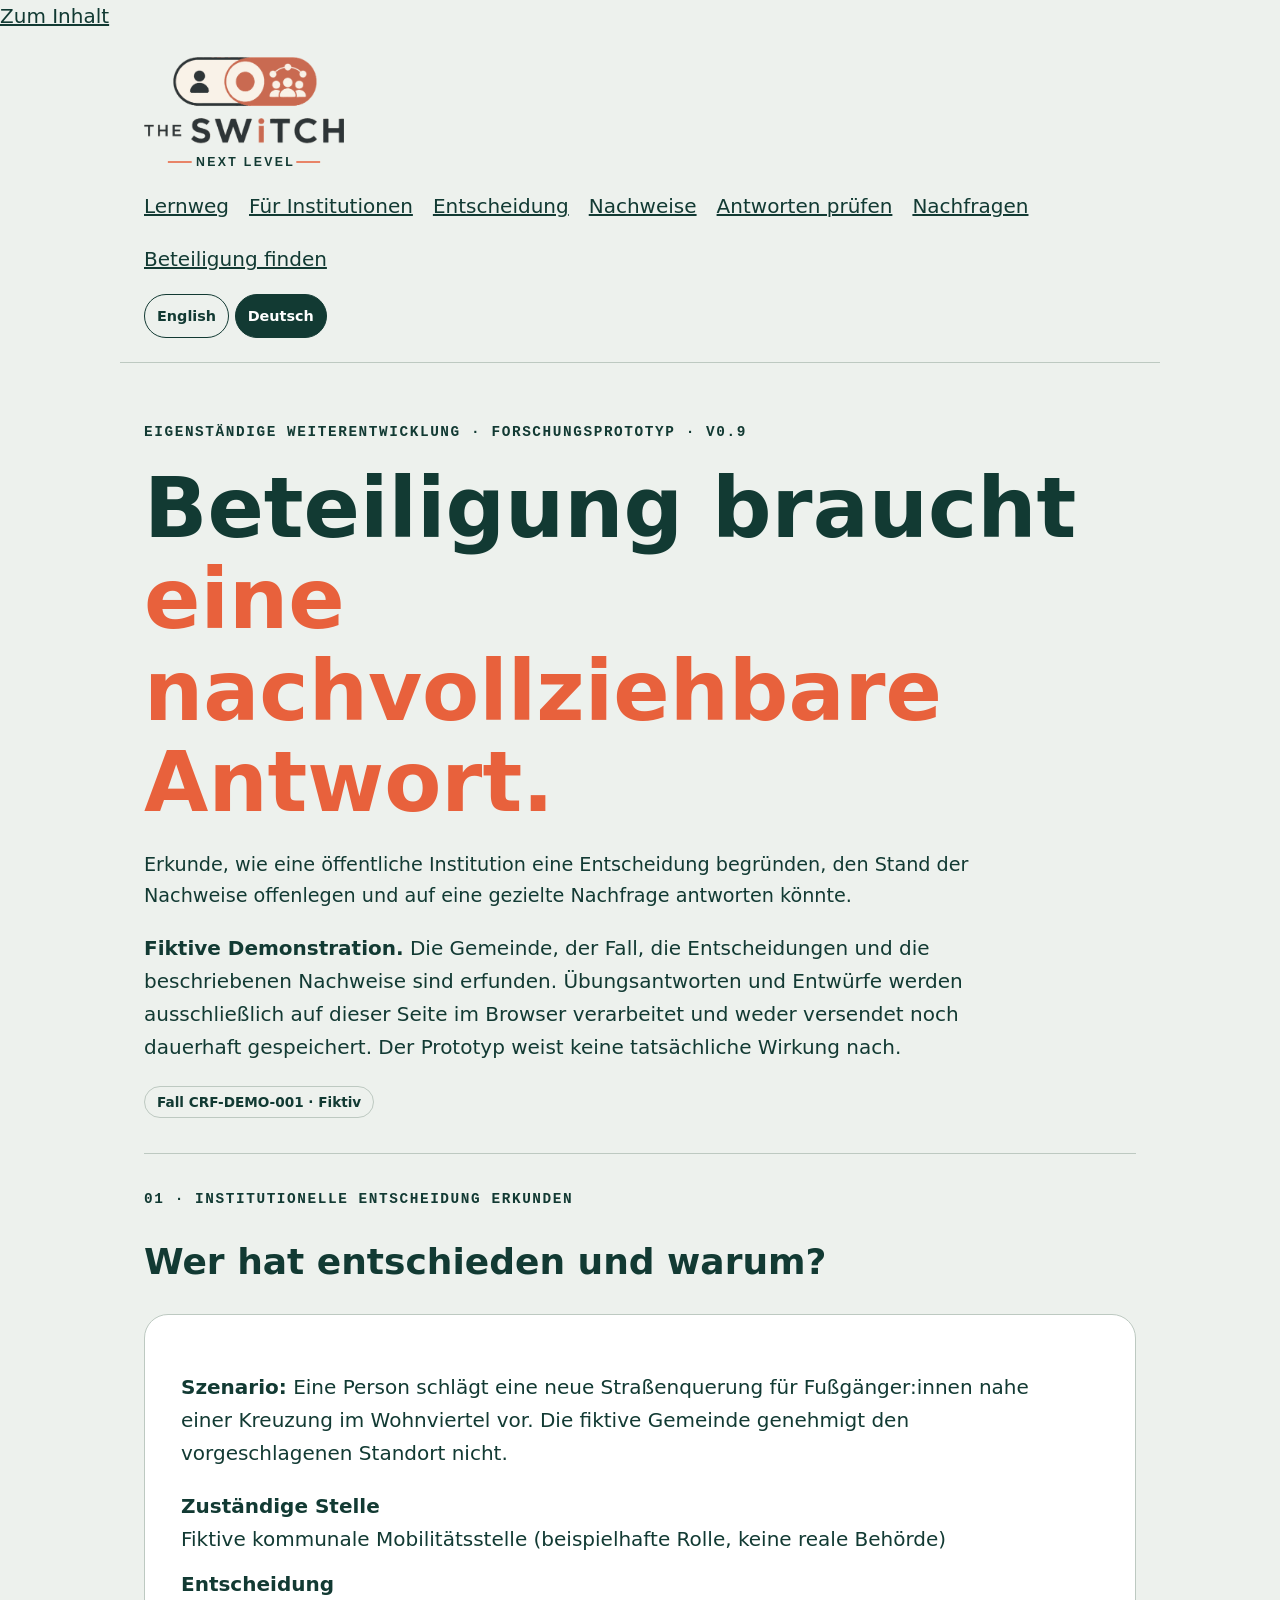
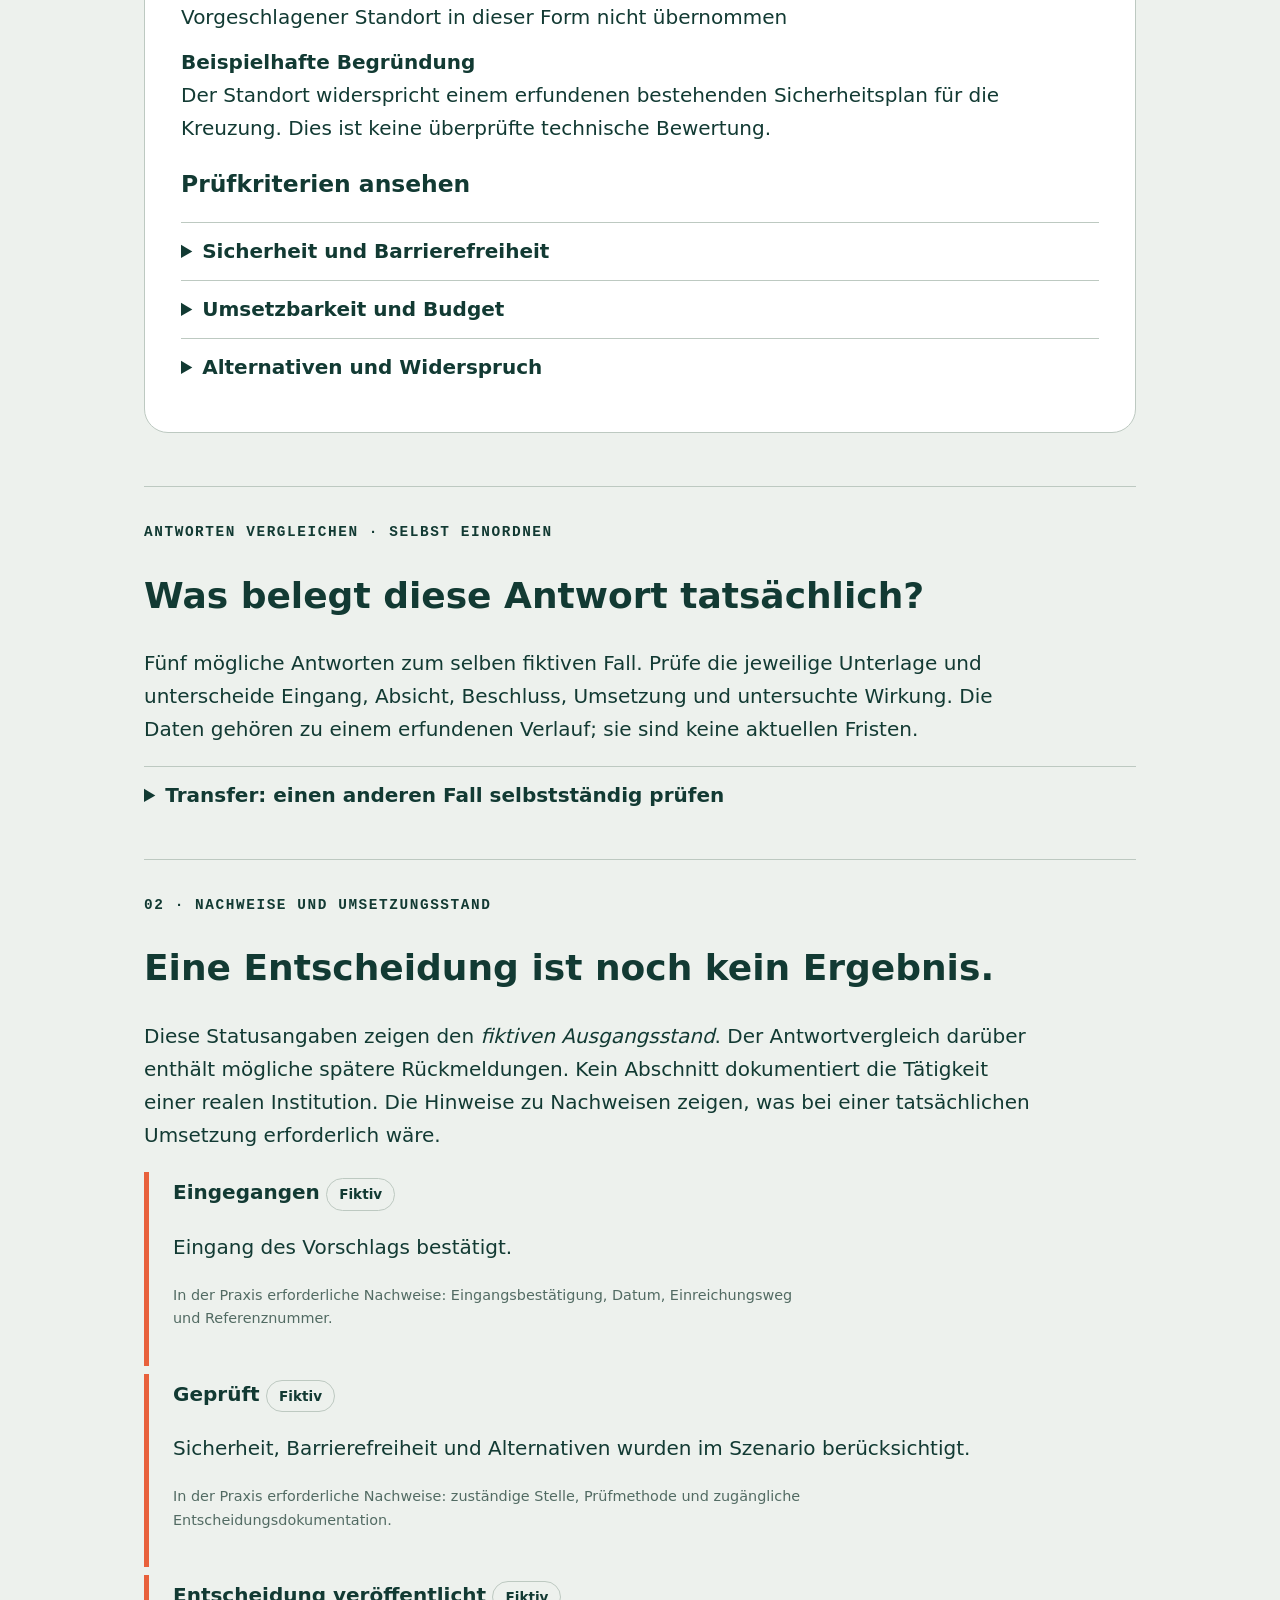
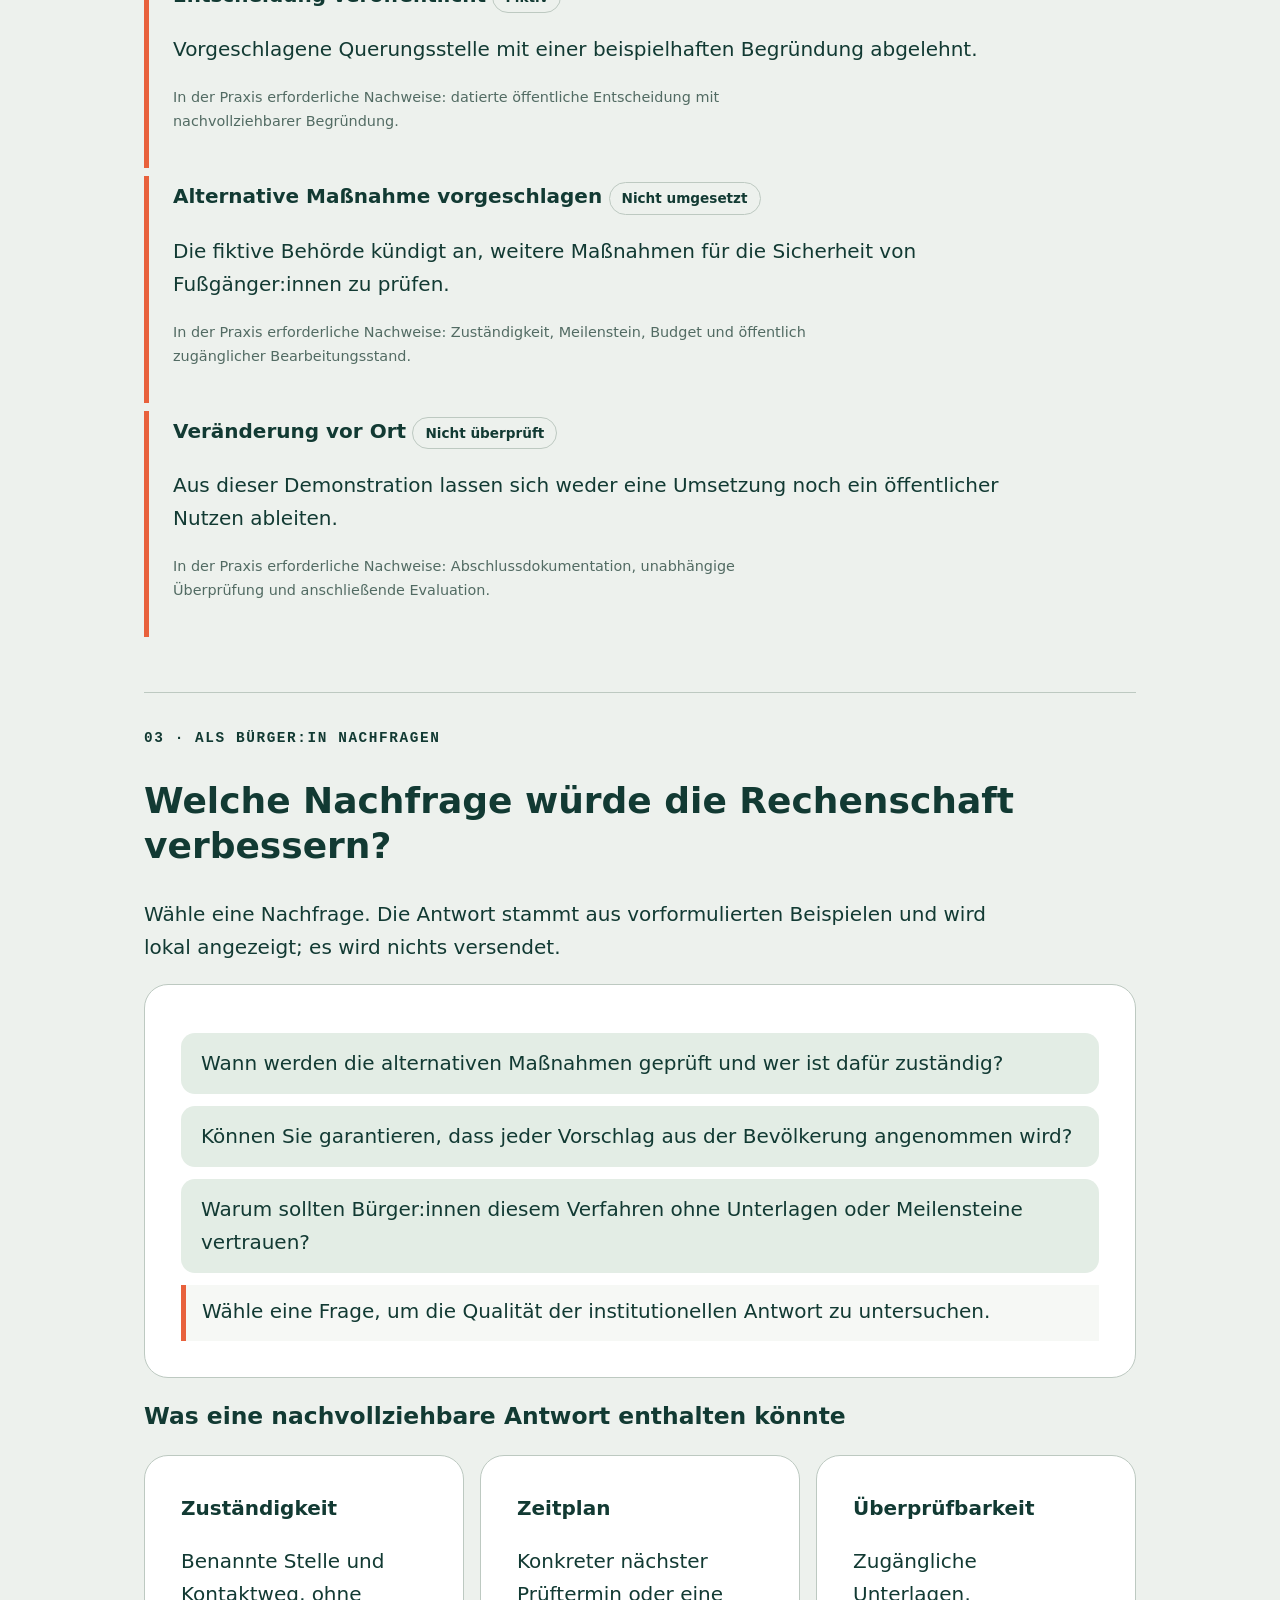
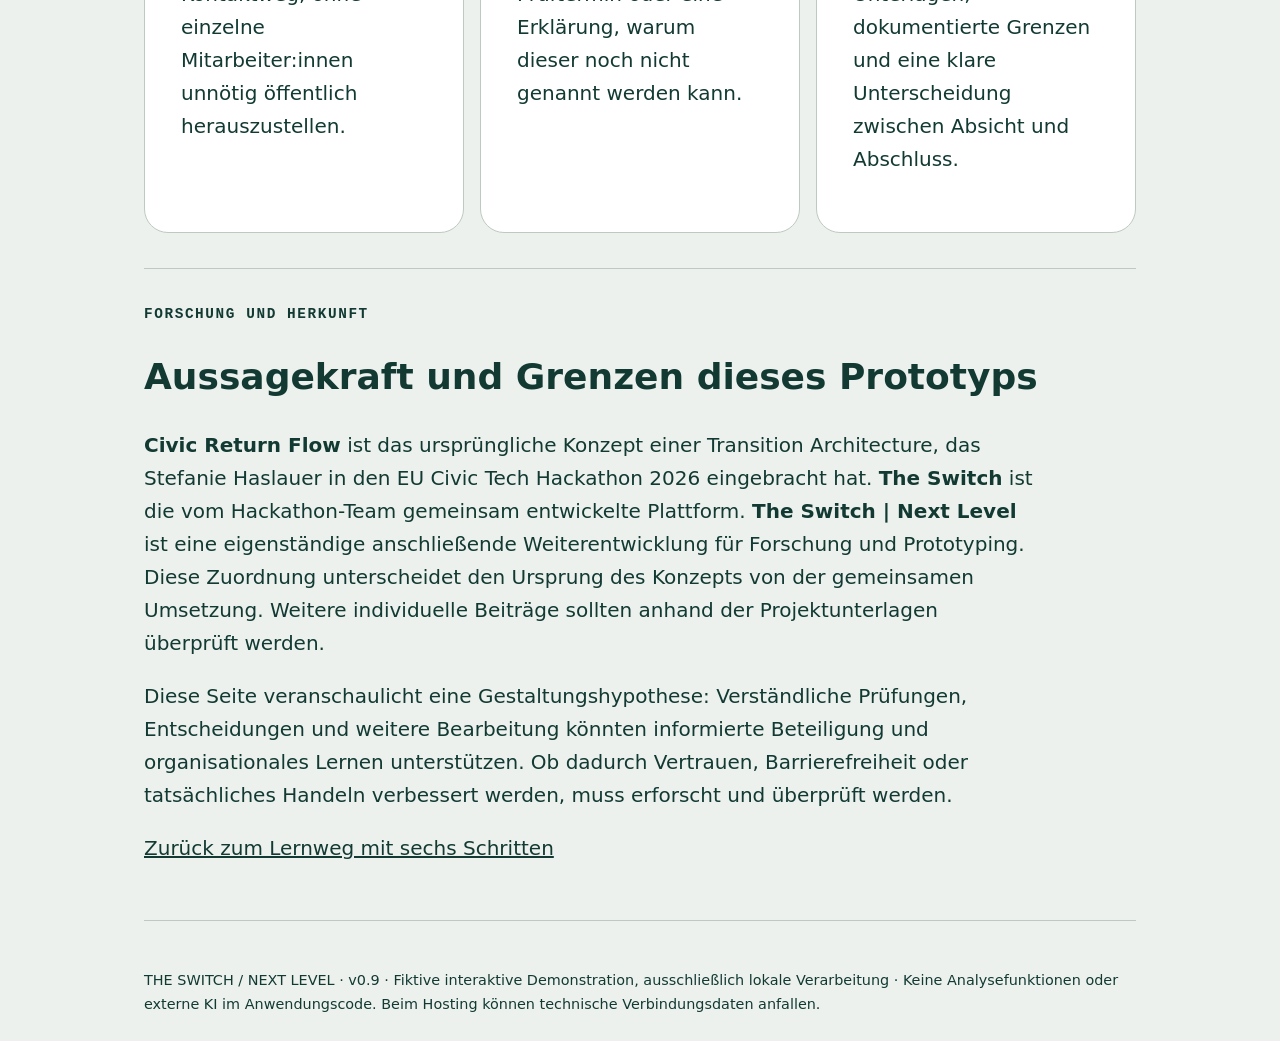
==== commit f17a94a6: "Add files via upload" ====
--- a/accountability-de.html
+++ b/accountability-de.html
@@ -17,13 +17,13 @@
 </style><link rel="alternate" hreflang="en" href="./accountability.html">
 <link rel="alternate" hreflang="de" href="./accountability-de.html">
 <link rel="stylesheet" href="./assets/next-level.css"></head><body><a class="skip-link" href="#main-content">Zum Inhalt</a>
-<header><a class="brand" href="./index-de.html" aria-label="The Switch Next Level: Startseite"><img class="brand-logo" src="./assets/the-switch-next-level-logo.svg" alt="The Switch | Next Level" width="520" height="300"></a><nav aria-label="Hauptnavigation"><a href="./index-de.html">Lernweg</a><a href="./index-de.html#institutions">Für Institutionen</a><a href="#decision">Entscheidung</a><a href="#evidence">Nachweise</a><a href="#answer-practice">Antworten prüfen</a><a href="#followup">Nachfragen</a></nav><nav class="language-switch" aria-label="Sprache wählen"><a href="./accountability.html" lang="en" hreflang="en">English</a><a href="./accountability-de.html" lang="de" hreflang="de" aria-current="page">Deutsch</a></nav></header>
-<main id="main-content"><section aria-labelledby="main-title"><div class="eyebrow">Eigenständige Weiterentwicklung · Forschungsprototyp · v0.8</div><h1 id="main-title">Beteiligung braucht <span class="accent">eine nachvollziehbare Antwort.</span></h1><p class="lead">Erkunde, wie eine öffentliche Institution eine Entscheidung begründen, den Stand der Nachweise offenlegen und auf eine gezielte Nachfrage antworten könnte.</p><p><strong>Fiktive Demonstration.</strong> Die Gemeinde, der Fall, die Entscheidungen und die beschriebenen Nachweise sind erfunden. Übungsantworten und Entwürfe werden ausschließlich auf dieser Seite im Browser verarbeitet und weder versendet noch dauerhaft gespeichert. Der Prototyp weist keine tatsächliche Wirkung nach.</p><span class="pill">Fall CRF-DEMO-001 · Fiktiv</span></section>
+<header><a class="brand" href="./index-de.html" aria-label="The Switch Next Level: Startseite"><img class="brand-logo" src="./assets/the-switch-next-level-logo.svg" alt="The Switch | Next Level" width="520" height="300"></a><nav aria-label="Hauptnavigation"><a href="./index-de.html">Lernweg</a><a href="./index-de.html#institutions">Für Institutionen</a><a href="#decision">Entscheidung</a><a href="#evidence">Nachweise</a><a href="#answer-practice">Antworten prüfen</a><a href="#followup">Nachfragen</a><a href="./find-de.html">Beteiligung finden</a></nav><nav class="language-switch" aria-label="Sprache wählen"><a href="./accountability.html" lang="en" hreflang="en">English</a><a href="./accountability-de.html" lang="de" hreflang="de" aria-current="page">Deutsch</a></nav></header>
+<main id="main-content"><section aria-labelledby="main-title"><div class="eyebrow">Eigenständige Weiterentwicklung · Forschungsprototyp · v0.9</div><h1 id="main-title">Beteiligung braucht <span class="accent">eine nachvollziehbare Antwort.</span></h1><p class="lead">Erkunde, wie eine öffentliche Institution eine Entscheidung begründen, den Stand der Nachweise offenlegen und auf eine gezielte Nachfrage antworten könnte.</p><p><strong>Fiktive Demonstration.</strong> Die Gemeinde, der Fall, die Entscheidungen und die beschriebenen Nachweise sind erfunden. Übungsantworten und Entwürfe werden ausschließlich auf dieser Seite im Browser verarbeitet und weder versendet noch dauerhaft gespeichert. Der Prototyp weist keine tatsächliche Wirkung nach.</p><span class="pill">Fall CRF-DEMO-001 · Fiktiv</span></section>
 <section id="decision"><div class="eyebrow">01 · Institutionelle Entscheidung erkunden</div><h2>Wer hat entschieden und warum?</h2><div class="panel"><p><strong>Szenario:</strong> Eine Person schlägt eine neue Straßenquerung für Fußgänger:innen nahe einer Kreuzung im Wohnviertel vor. Die fiktive Gemeinde genehmigt den vorgeschlagenen Standort nicht.</p><dl><dt>Zuständige Stelle</dt><dd>Fiktive kommunale Mobilitätsstelle (beispielhafte Rolle, keine reale Behörde)</dd><dt>Entscheidung</dt><dd>Vorgeschlagener Standort in dieser Form nicht übernommen</dd><dt>Beispielhafte Begründung</dt><dd>Der Standort widerspricht einem erfundenen bestehenden Sicherheitsplan für die Kreuzung. Dies ist keine überprüfte technische Bewertung.</dd></dl><h3>Prüfkriterien ansehen</h3><details><summary>Sicherheit und Barrierefreiheit</summary><p>Wurden Risiken für Fußgänger:innen, Rollstuhlnutzer:innen und andere Verkehrsteilnehmer:innen geprüft? In einem realen Fall sollten eine datierte Bewertung und die für die Prüfung zuständige Stelle benannt sein. <strong>Nachweise hier: nicht vorhanden.</strong></p></details><details><summary>Umsetzbarkeit und Budget</summary><p>Welche Gestaltungsalternativen und Kosten wurden berücksichtigt? Eine nachvollziehbare öffentliche Antwort würde auf relevante Unterlagen verweisen, soweit dies rechtlich zulässig ist. <strong>Nachweise hier: nicht vorhanden.</strong></p></details><details><summary>Alternativen und Widerspruch</summary><p>Welche Vorschläge wurden nicht übernommen und warum? Öffentlicher Widerspruch sollte sichtbar bleiben. <strong>Nachweise hier: nur beispielhafte Darstellung.</strong></p></details></div></section>
 <section id="answer-practice" class="practice" aria-labelledby="practice-title"><div class="eyebrow">Antworten vergleichen · Selbst einordnen</div><h2 id="practice-title">Was belegt diese Antwort tatsächlich?</h2><p>Fünf mögliche Antworten zum selben fiktiven Fall. Prüfe die jeweilige Unterlage und unterscheide Eingang, Absicht, Beschluss, Umsetzung und untersuchte Wirkung. Die Daten gehören zu einem erfundenen Verlauf; sie sind keine aktuellen Fristen.</p><details><summary>Transfer: einen anderen Fall selbstständig prüfen</summary><p><strong>Neuer fiktiver Fall:</strong> Eine Bibliothek bittet um Vorschläge zu ihren Öffnungszeiten. Später schreibt sie: „Die zusätzlichen Abendstunden sind beschlossen.“ Eine veröffentlichte Entscheidung liegt bei, aber weder ein aktualisierter Öffnungszeitenplan noch Nutzungsdaten.</p><p>Was ist dadurch gestützt? Was bleibt offen? Formuliere eine eigene Nachfrage, bevor du die Orientierungshilfe öffnest.</p><details><summary>Orientierungshilfe ansehen</summary><p>Der Beschluss ist dokumentiert. Ob die zusätzlichen Stunden tatsächlich angeboten werden und wem sie zugutekommen, bleibt offen. Eine passende Nachfrage könnte nach Beginn, veröffentlichtem Zeitplan und späterer Untersuchung der Nutzung fragen. Andere begründete Fragen sind ebenso möglich.</p></details><p class="source-note">Diese Selbstprüfung misst keinen nachhaltigen Lerntransfer. Dafür wäre eine zeitversetzte, unabhängige Erprobung erforderlich.</p></details><noscript><p>Für die interaktive Übung bitte JavaScript aktivieren. Merksatz: Eine Eingangsbestätigung belegt keine Entscheidung; ein Beschluss belegt keine Umsetzung; eine dokumentierte Umsetzung belegt noch keine Wirkung. Ein Vorher-Nachher-Vergleich allein belegt keine Ursache.</p></noscript></section>
 <section id="evidence"><div class="eyebrow">02 · Nachweise und Umsetzungsstand</div><h2>Eine Entscheidung ist noch kein Ergebnis.</h2><p>Diese Statusangaben zeigen den <em>fiktiven Ausgangsstand</em>. Der Antwortvergleich darüber enthält mögliche spätere Rückmeldungen. Kein Abschnitt dokumentiert die Tätigkeit einer realen Institution. Die Hinweise zu Nachweisen zeigen, was bei einer tatsächlichen Umsetzung erforderlich wäre.</p><ol class="timeline"><li><strong>Eingegangen</strong> <span class="pill">Fiktiv</span><p>Eingang des Vorschlags bestätigt.</p><p class="small">In der Praxis erforderliche Nachweise: Eingangsbestätigung, Datum, Einreichungsweg und Referenznummer.</p></li><li><strong>Geprüft</strong> <span class="pill">Fiktiv</span><p>Sicherheit, Barrierefreiheit und Alternativen wurden im Szenario berücksichtigt.</p><p class="small">In der Praxis erforderliche Nachweise: zuständige Stelle, Prüfmethode und zugängliche Entscheidungsdokumentation.</p></li><li><strong>Entscheidung veröffentlicht</strong> <span class="pill">Fiktiv</span><p>Vorgeschlagene Querungsstelle mit einer beispielhaften Begründung abgelehnt.</p><p class="small">In der Praxis erforderliche Nachweise: datierte öffentliche Entscheidung mit nachvollziehbarer Begründung.</p></li><li><strong>Alternative Maßnahme vorgeschlagen</strong> <span class="pill">Nicht umgesetzt</span><p>Die fiktive Behörde kündigt an, weitere Maßnahmen für die Sicherheit von Fußgänger:innen zu prüfen.</p><p class="small">In der Praxis erforderliche Nachweise: Zuständigkeit, Meilenstein, Budget und öffentlich zugänglicher Bearbeitungsstand.</p></li><li><strong>Veränderung vor Ort</strong> <span class="pill">Nicht überprüft</span><p>Aus dieser Demonstration lassen sich weder eine Umsetzung noch ein öffentlicher Nutzen ableiten.</p><p class="small">In der Praxis erforderliche Nachweise: Abschlussdokumentation, unabhängige Überprüfung und anschließende Evaluation.</p></li></ol></section>
 <section id="followup"><div class="eyebrow">03 · Als Bürger:in nachfragen</div><h2>Welche Nachfrage würde die Rechenschaft verbessern?</h2><p>Wähle eine Nachfrage. Die Antwort stammt aus vorformulierten Beispielen und wird lokal angezeigt; es wird nichts versendet.</p><div class="panel" role="group" aria-label="Nachfrage auswählen"><button class="choice" data-answer="1" aria-pressed="false">Wann werden die alternativen Maßnahmen geprüft und wer ist dafür zuständig?</button><button class="choice" data-answer="2" aria-pressed="false">Können Sie garantieren, dass jeder Vorschlag aus der Bevölkerung angenommen wird?</button><button class="choice" data-answer="3" aria-pressed="false">Warum sollten Bürger:innen diesem Verfahren ohne Unterlagen oder Meilensteine vertrauen?</button><div id="feedback" class="feedback" role="status" aria-live="polite">Wähle eine Frage, um die Qualität der institutionellen Antwort zu untersuchen.</div></div><h3>Was eine nachvollziehbare Antwort enthalten könnte</h3><div class="grid"><div class="panel"><strong>Zuständigkeit</strong><p>Benannte Stelle und Kontaktweg, ohne einzelne Mitarbeiter:innen unnötig öffentlich herauszustellen.</p></div><div class="panel"><strong>Zeitplan</strong><p>Konkreter nächster Prüftermin oder eine Erklärung, warum dieser noch nicht genannt werden kann.</p></div><div class="panel"><strong>Überprüfbarkeit</strong><p>Zugängliche Unterlagen, dokumentierte Grenzen und eine klare Unterscheidung zwischen Absicht und Abschluss.</p></div></div></section>
-<section><div class="eyebrow">Forschung und Herkunft</div><h2>Aussagekraft und Grenzen dieses Prototyps</h2><p><strong>Civic Return Flow</strong> ist das ursprüngliche Konzept einer Transition Architecture, das Stefanie Haslauer in den EU Civic Tech Hackathon 2026 eingebracht hat. <strong>The Switch</strong> ist die vom Hackathon-Team gemeinsam entwickelte Plattform. <strong>The Switch | Next Level</strong> ist eine eigenständige anschließende Weiterentwicklung für Forschung und Prototyping. Diese Zuordnung unterscheidet den Ursprung des Konzepts von der gemeinsamen Umsetzung. Weitere individuelle Beiträge sollten anhand der Projektunterlagen überprüft werden.</p><p>Diese Seite veranschaulicht eine Gestaltungshypothese: Verständliche Prüfungen, Entscheidungen und weitere Bearbeitung könnten informierte Beteiligung und organisationales Lernen unterstützen. Ob dadurch Vertrauen, Barrierefreiheit oder tatsächliches Handeln verbessert werden, muss erforscht und überprüft werden.</p><p><a href="./index-de.html">Zurück zum Lernweg mit sechs Schritten</a></p></section></main><footer>THE SWITCH / NEXT LEVEL · v0.8 · Fiktive interaktive Demonstration, ausschließlich lokale Verarbeitung · Keine Analysefunktionen oder externe KI im Anwendungscode. Beim Hosting können technische Verbindungsdaten anfallen.</footer>
+<section><div class="eyebrow">Forschung und Herkunft</div><h2>Aussagekraft und Grenzen dieses Prototyps</h2><p><strong>Civic Return Flow</strong> ist das ursprüngliche Konzept einer Transition Architecture, das Stefanie Haslauer in den EU Civic Tech Hackathon 2026 eingebracht hat. <strong>The Switch</strong> ist die vom Hackathon-Team gemeinsam entwickelte Plattform. <strong>The Switch | Next Level</strong> ist eine eigenständige anschließende Weiterentwicklung für Forschung und Prototyping. Diese Zuordnung unterscheidet den Ursprung des Konzepts von der gemeinsamen Umsetzung. Weitere individuelle Beiträge sollten anhand der Projektunterlagen überprüft werden.</p><p>Diese Seite veranschaulicht eine Gestaltungshypothese: Verständliche Prüfungen, Entscheidungen und weitere Bearbeitung könnten informierte Beteiligung und organisationales Lernen unterstützen. Ob dadurch Vertrauen, Barrierefreiheit oder tatsächliches Handeln verbessert werden, muss erforscht und überprüft werden.</p><p><a href="./index-de.html">Zurück zum Lernweg mit sechs Schritten</a></p></section></main><footer>THE SWITCH / NEXT LEVEL · v0.9 · Fiktive interaktive Demonstration, ausschließlich lokale Verarbeitung · Keine Analysefunktionen oder externe KI im Anwendungscode. Beim Hosting können technische Verbindungsdaten anfallen.</footer>
 <script>
 (()=>{'use strict';const messages={"1": "Gezielte Nachfrage. Sie verlangt eine zuständige Stelle und einen zeitlich bestimmten nächsten Schritt. Eine reale Antwort sollte auf überprüfbare Unterlagen verweisen oder erklären, warum die Information nicht verfügbar ist.", "2": "Diese Garantie ist nicht angemessen. Rechenschaft bedeutet nicht, jeden Vorschlag anzunehmen. Sie verlangt eine nachvollziehbare Prüfung, Begründungen und eine sichtbare Antwort.", "3": "Berechtigte Kritik. Frage nach der Entscheidungsdokumentation, den Prüfkriterien, der Zuständigkeit und künftigen Meilensteinen. Ein Versprechen ohne Nachweise ist keine überprüfte Umsetzung."};const feedback=document.getElementById('feedback');document.querySelectorAll('[data-answer]').forEach(button=>button.addEventListener('click',()=>{document.querySelectorAll('[data-answer]').forEach(other=>other.setAttribute('aria-pressed',String(other===button)));feedback.textContent=messages[button.dataset.answer]}));})();
 </script><script>document.querySelectorAll(".language-switch a").forEach(link => { link.addEventListener("click", () => { link.hash = window.location.hash; }); });</script>
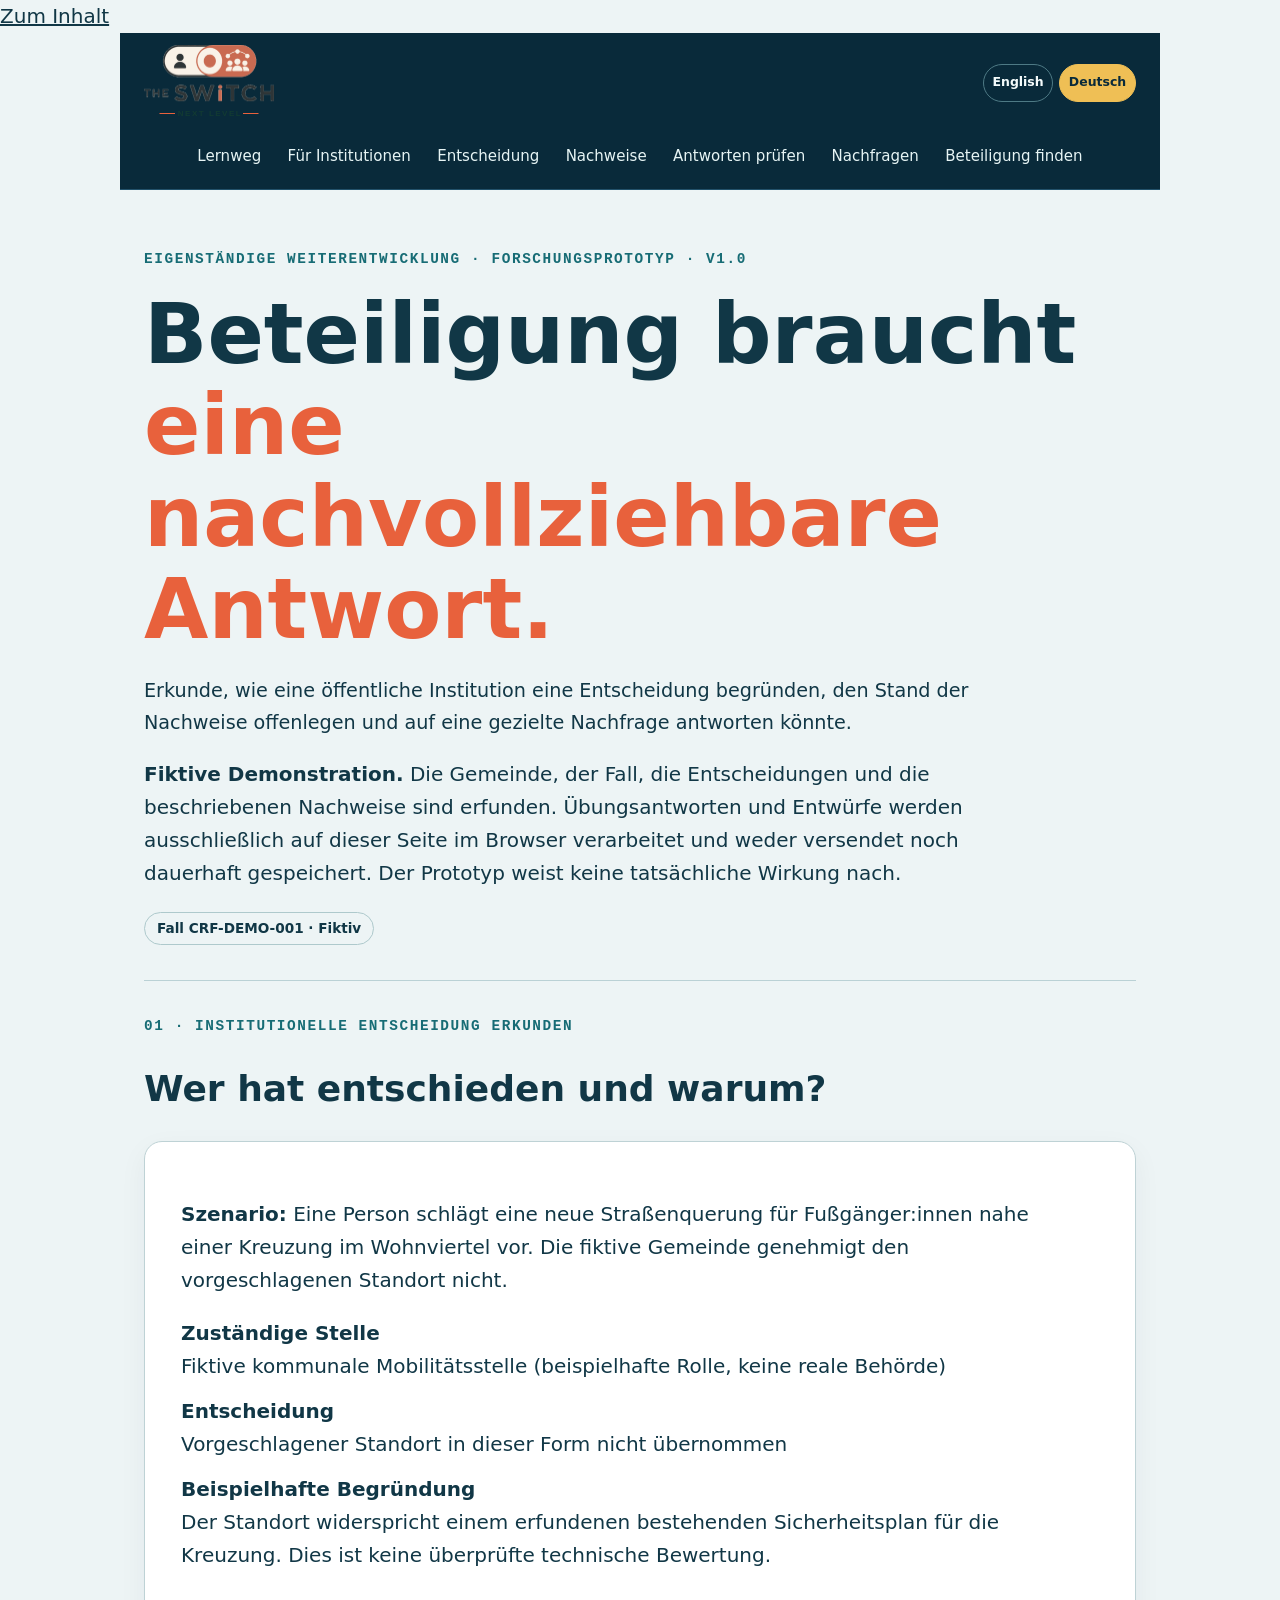
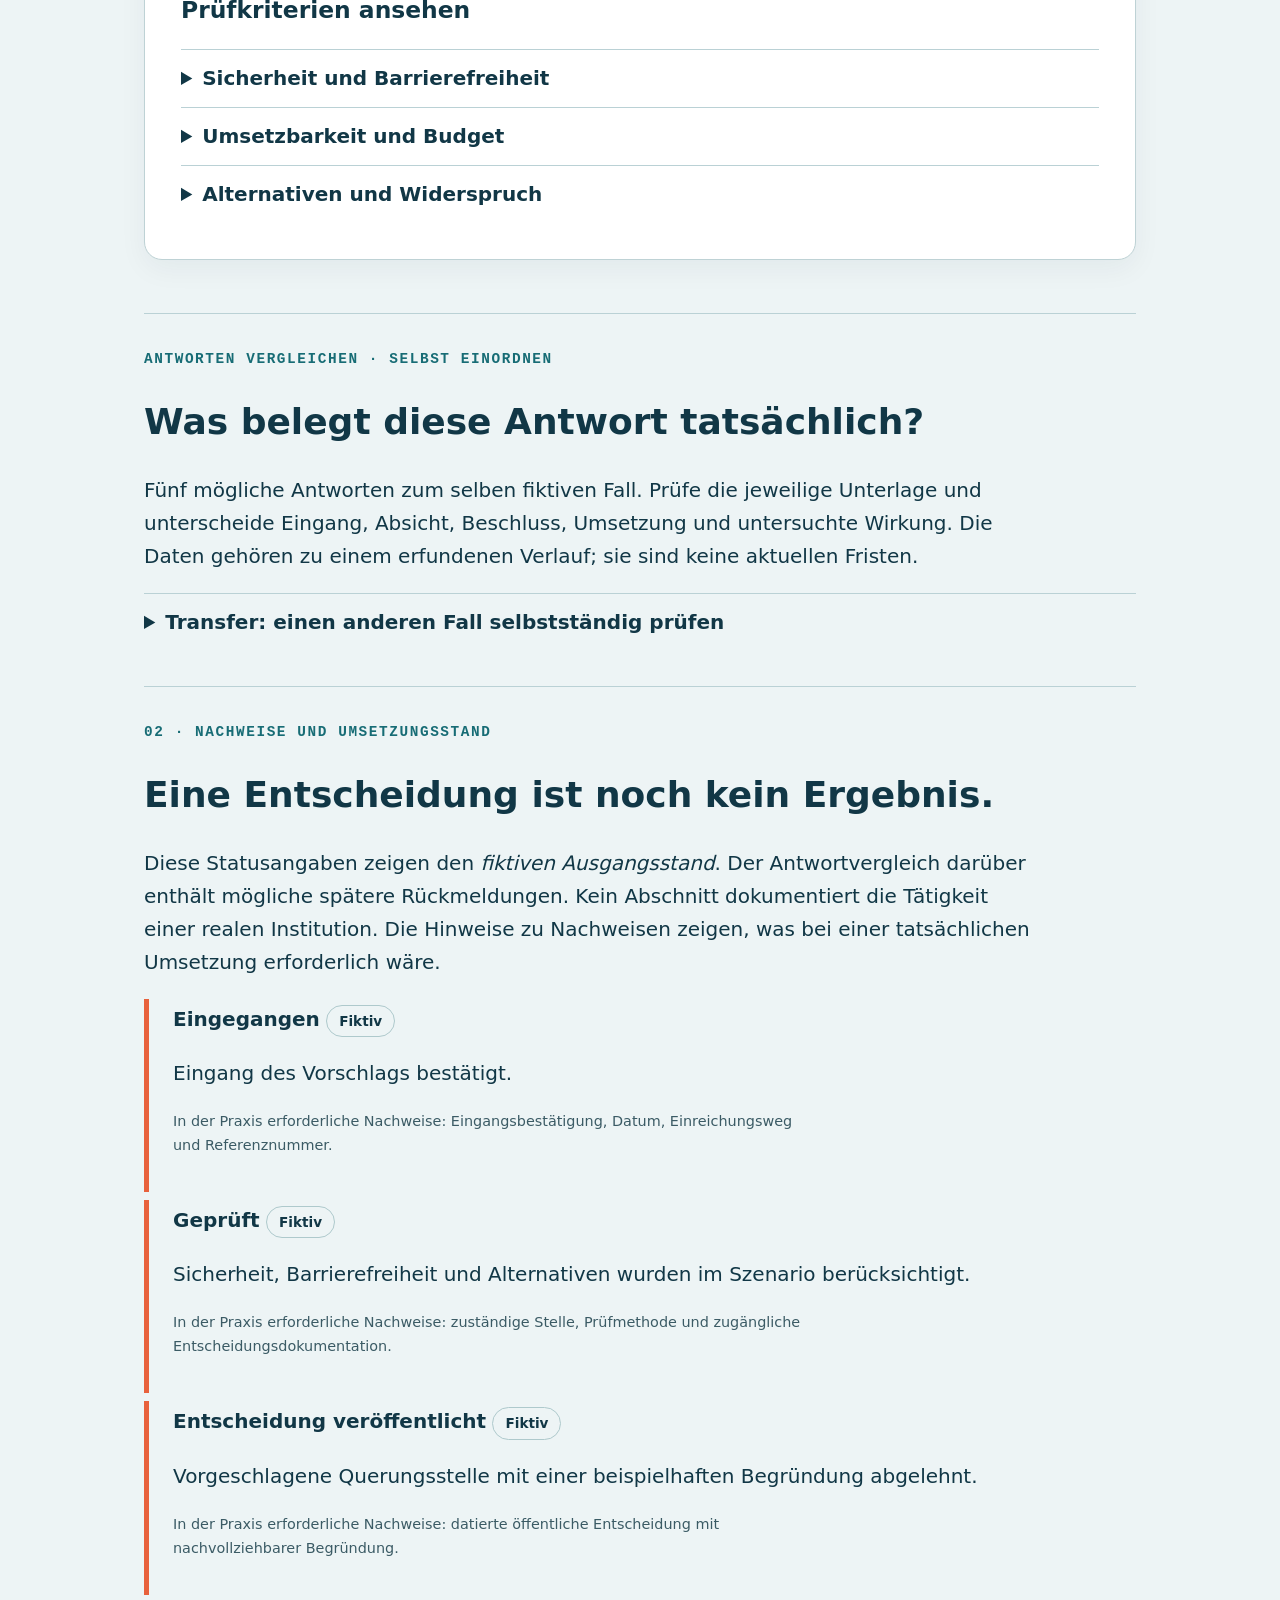
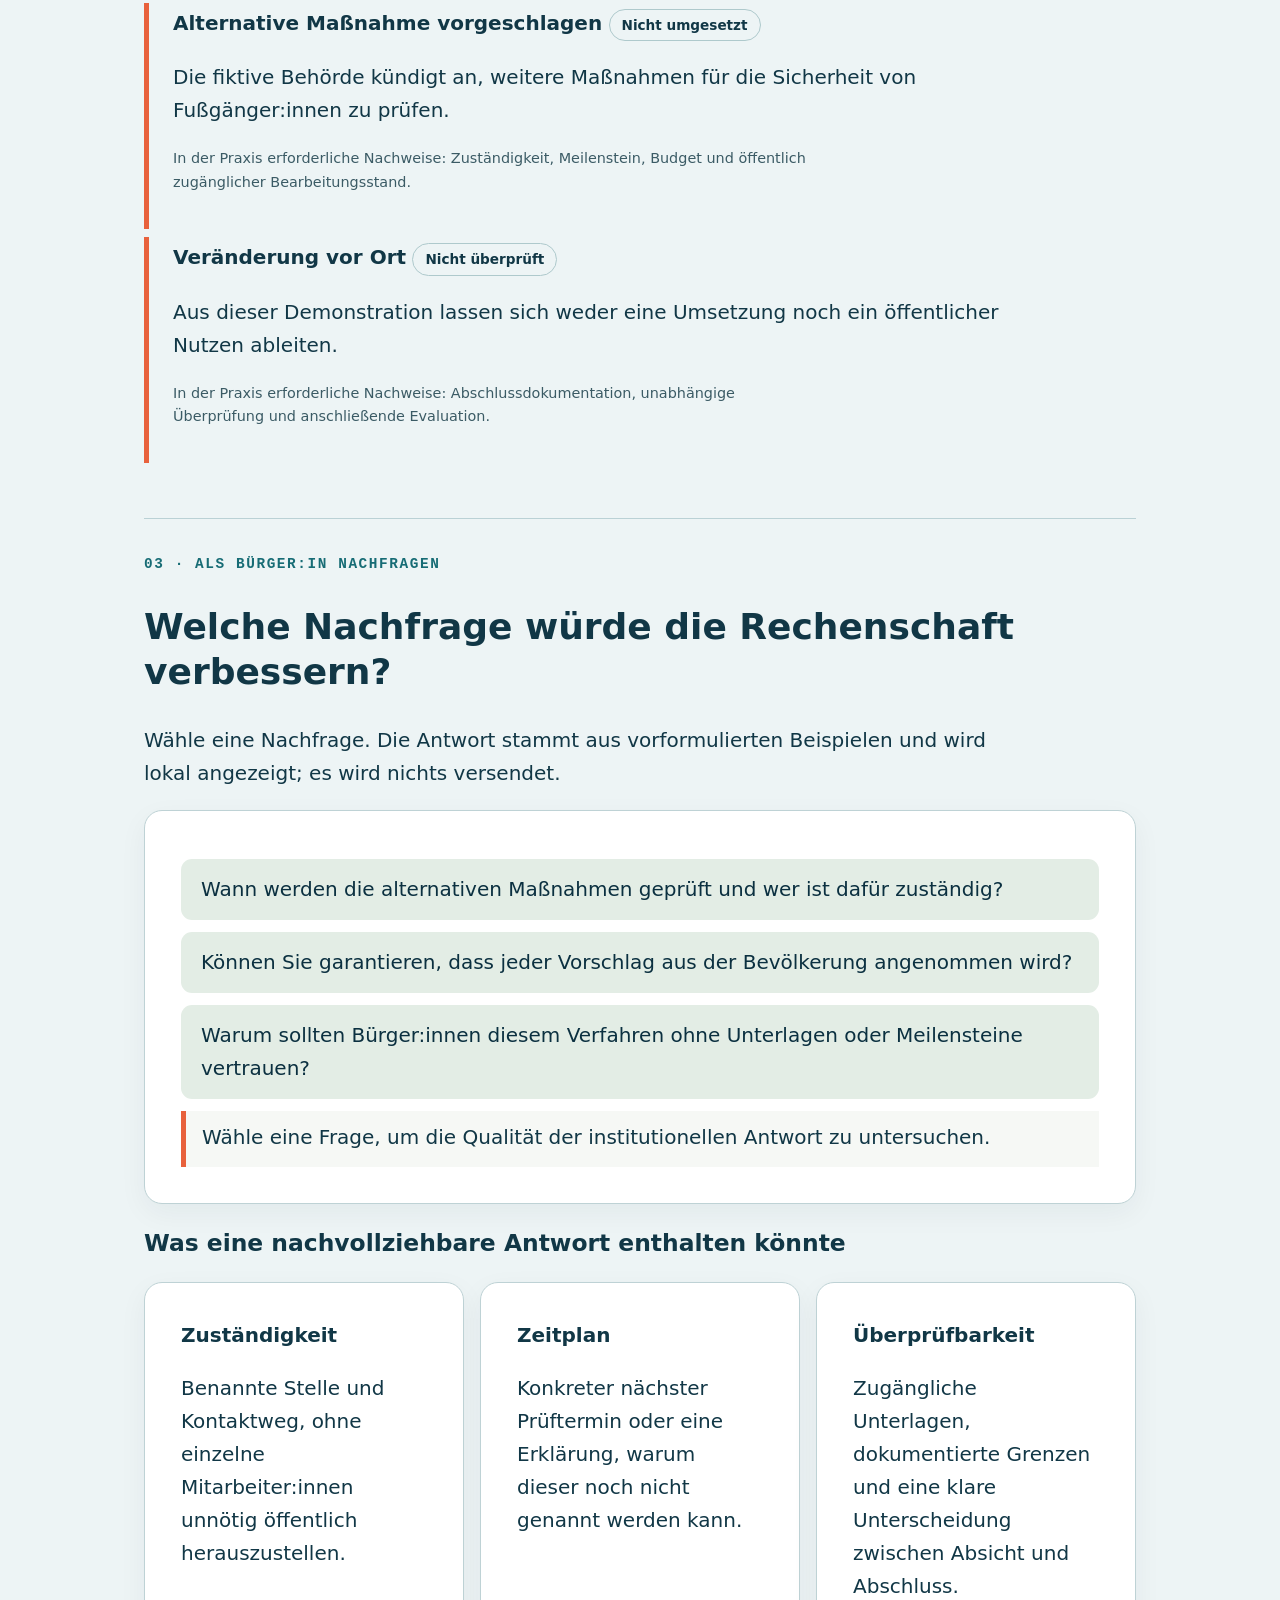
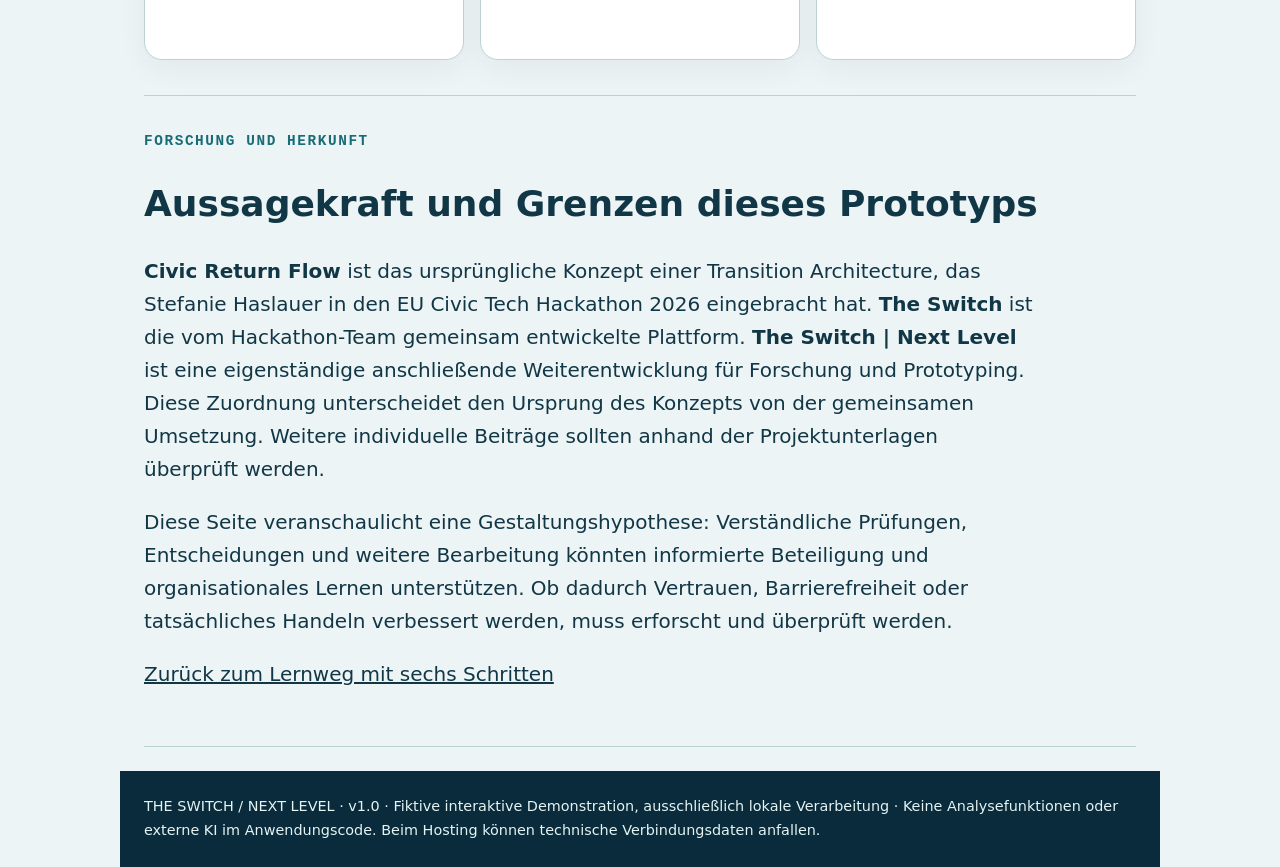
==== commit 469a1d51: "Add files via upload" ====
--- a/accountability-de.html
+++ b/accountability-de.html
@@ -16,14 +16,16 @@
 @media(max-width:600px) { .language-switch { width:100%; } }
 </style><link rel="alternate" hreflang="en" href="./accountability.html">
 <link rel="alternate" hreflang="de" href="./accountability-de.html">
-<link rel="stylesheet" href="./assets/next-level.css"></head><body><a class="skip-link" href="#main-content">Zum Inhalt</a>
-<header><a class="brand" href="./index-de.html" aria-label="The Switch Next Level: Startseite"><img class="brand-logo" src="./assets/the-switch-next-level-logo.svg" alt="The Switch | Next Level" width="520" height="300"></a><nav aria-label="Hauptnavigation"><a href="./index-de.html">Lernweg</a><a href="./index-de.html#institutions">Für Institutionen</a><a href="#decision">Entscheidung</a><a href="#evidence">Nachweise</a><a href="#answer-practice">Antworten prüfen</a><a href="#followup">Nachfragen</a><a href="./find-de.html">Beteiligung finden</a></nav><nav class="language-switch" aria-label="Sprache wählen"><a href="./accountability.html" lang="en" hreflang="en">English</a><a href="./accountability-de.html" lang="de" hreflang="de" aria-current="page">Deutsch</a></nav></header>
-<main id="main-content"><section aria-labelledby="main-title"><div class="eyebrow">Eigenständige Weiterentwicklung · Forschungsprototyp · v0.9</div><h1 id="main-title">Beteiligung braucht <span class="accent">eine nachvollziehbare Antwort.</span></h1><p class="lead">Erkunde, wie eine öffentliche Institution eine Entscheidung begründen, den Stand der Nachweise offenlegen und auf eine gezielte Nachfrage antworten könnte.</p><p><strong>Fiktive Demonstration.</strong> Die Gemeinde, der Fall, die Entscheidungen und die beschriebenen Nachweise sind erfunden. Übungsantworten und Entwürfe werden ausschließlich auf dieser Seite im Browser verarbeitet und weder versendet noch dauerhaft gespeichert. Der Prototyp weist keine tatsächliche Wirkung nach.</p><span class="pill">Fall CRF-DEMO-001 · Fiktiv</span></section>
+<link rel="stylesheet" href="./assets/next-level.css"><link rel="stylesheet" href="./switch-theme.css">
+<script src="./switch-ui.js" defer></script>
+</head><body><a class="skip-link" href="#main-content">Zum Inhalt</a>
+<header><a class="brand" href="./index-de.html" aria-label="The Switch Next Level: Startseite"><img class="brand-logo" src="./assets/the-switch-next-level-logo.svg" alt="The Switch | Next Level" width="520" height="300"></a><nav class="switch-primary" aria-label="Hauptnavigation"><a href="./index-de.html">Lernweg</a><a href="./index-de.html#institutions">Für Institutionen</a><a href="#decision">Entscheidung</a><a href="#evidence">Nachweise</a><a href="#answer-practice">Antworten prüfen</a><a href="#followup">Nachfragen</a><a href="./find-de.html">Beteiligung finden</a></nav><nav class="language-switch" aria-label="Sprache wählen"><a href="./accountability.html" lang="en" hreflang="en">English</a><a href="./accountability-de.html" lang="de" hreflang="de" aria-current="page">Deutsch</a></nav></header>
+<main id="main-content"><section aria-labelledby="main-title"><div class="eyebrow">Eigenständige Weiterentwicklung · Forschungsprototyp · v1.0</div><h1 id="main-title">Beteiligung braucht <span class="accent">eine nachvollziehbare Antwort.</span></h1><p class="lead">Erkunde, wie eine öffentliche Institution eine Entscheidung begründen, den Stand der Nachweise offenlegen und auf eine gezielte Nachfrage antworten könnte.</p><p><strong>Fiktive Demonstration.</strong> Die Gemeinde, der Fall, die Entscheidungen und die beschriebenen Nachweise sind erfunden. Übungsantworten und Entwürfe werden ausschließlich auf dieser Seite im Browser verarbeitet und weder versendet noch dauerhaft gespeichert. Der Prototyp weist keine tatsächliche Wirkung nach.</p><span class="pill">Fall CRF-DEMO-001 · Fiktiv</span></section>
 <section id="decision"><div class="eyebrow">01 · Institutionelle Entscheidung erkunden</div><h2>Wer hat entschieden und warum?</h2><div class="panel"><p><strong>Szenario:</strong> Eine Person schlägt eine neue Straßenquerung für Fußgänger:innen nahe einer Kreuzung im Wohnviertel vor. Die fiktive Gemeinde genehmigt den vorgeschlagenen Standort nicht.</p><dl><dt>Zuständige Stelle</dt><dd>Fiktive kommunale Mobilitätsstelle (beispielhafte Rolle, keine reale Behörde)</dd><dt>Entscheidung</dt><dd>Vorgeschlagener Standort in dieser Form nicht übernommen</dd><dt>Beispielhafte Begründung</dt><dd>Der Standort widerspricht einem erfundenen bestehenden Sicherheitsplan für die Kreuzung. Dies ist keine überprüfte technische Bewertung.</dd></dl><h3>Prüfkriterien ansehen</h3><details><summary>Sicherheit und Barrierefreiheit</summary><p>Wurden Risiken für Fußgänger:innen, Rollstuhlnutzer:innen und andere Verkehrsteilnehmer:innen geprüft? In einem realen Fall sollten eine datierte Bewertung und die für die Prüfung zuständige Stelle benannt sein. <strong>Nachweise hier: nicht vorhanden.</strong></p></details><details><summary>Umsetzbarkeit und Budget</summary><p>Welche Gestaltungsalternativen und Kosten wurden berücksichtigt? Eine nachvollziehbare öffentliche Antwort würde auf relevante Unterlagen verweisen, soweit dies rechtlich zulässig ist. <strong>Nachweise hier: nicht vorhanden.</strong></p></details><details><summary>Alternativen und Widerspruch</summary><p>Welche Vorschläge wurden nicht übernommen und warum? Öffentlicher Widerspruch sollte sichtbar bleiben. <strong>Nachweise hier: nur beispielhafte Darstellung.</strong></p></details></div></section>
 <section id="answer-practice" class="practice" aria-labelledby="practice-title"><div class="eyebrow">Antworten vergleichen · Selbst einordnen</div><h2 id="practice-title">Was belegt diese Antwort tatsächlich?</h2><p>Fünf mögliche Antworten zum selben fiktiven Fall. Prüfe die jeweilige Unterlage und unterscheide Eingang, Absicht, Beschluss, Umsetzung und untersuchte Wirkung. Die Daten gehören zu einem erfundenen Verlauf; sie sind keine aktuellen Fristen.</p><details><summary>Transfer: einen anderen Fall selbstständig prüfen</summary><p><strong>Neuer fiktiver Fall:</strong> Eine Bibliothek bittet um Vorschläge zu ihren Öffnungszeiten. Später schreibt sie: „Die zusätzlichen Abendstunden sind beschlossen.“ Eine veröffentlichte Entscheidung liegt bei, aber weder ein aktualisierter Öffnungszeitenplan noch Nutzungsdaten.</p><p>Was ist dadurch gestützt? Was bleibt offen? Formuliere eine eigene Nachfrage, bevor du die Orientierungshilfe öffnest.</p><details><summary>Orientierungshilfe ansehen</summary><p>Der Beschluss ist dokumentiert. Ob die zusätzlichen Stunden tatsächlich angeboten werden und wem sie zugutekommen, bleibt offen. Eine passende Nachfrage könnte nach Beginn, veröffentlichtem Zeitplan und späterer Untersuchung der Nutzung fragen. Andere begründete Fragen sind ebenso möglich.</p></details><p class="source-note">Diese Selbstprüfung misst keinen nachhaltigen Lerntransfer. Dafür wäre eine zeitversetzte, unabhängige Erprobung erforderlich.</p></details><noscript><p>Für die interaktive Übung bitte JavaScript aktivieren. Merksatz: Eine Eingangsbestätigung belegt keine Entscheidung; ein Beschluss belegt keine Umsetzung; eine dokumentierte Umsetzung belegt noch keine Wirkung. Ein Vorher-Nachher-Vergleich allein belegt keine Ursache.</p></noscript></section>
 <section id="evidence"><div class="eyebrow">02 · Nachweise und Umsetzungsstand</div><h2>Eine Entscheidung ist noch kein Ergebnis.</h2><p>Diese Statusangaben zeigen den <em>fiktiven Ausgangsstand</em>. Der Antwortvergleich darüber enthält mögliche spätere Rückmeldungen. Kein Abschnitt dokumentiert die Tätigkeit einer realen Institution. Die Hinweise zu Nachweisen zeigen, was bei einer tatsächlichen Umsetzung erforderlich wäre.</p><ol class="timeline"><li><strong>Eingegangen</strong> <span class="pill">Fiktiv</span><p>Eingang des Vorschlags bestätigt.</p><p class="small">In der Praxis erforderliche Nachweise: Eingangsbestätigung, Datum, Einreichungsweg und Referenznummer.</p></li><li><strong>Geprüft</strong> <span class="pill">Fiktiv</span><p>Sicherheit, Barrierefreiheit und Alternativen wurden im Szenario berücksichtigt.</p><p class="small">In der Praxis erforderliche Nachweise: zuständige Stelle, Prüfmethode und zugängliche Entscheidungsdokumentation.</p></li><li><strong>Entscheidung veröffentlicht</strong> <span class="pill">Fiktiv</span><p>Vorgeschlagene Querungsstelle mit einer beispielhaften Begründung abgelehnt.</p><p class="small">In der Praxis erforderliche Nachweise: datierte öffentliche Entscheidung mit nachvollziehbarer Begründung.</p></li><li><strong>Alternative Maßnahme vorgeschlagen</strong> <span class="pill">Nicht umgesetzt</span><p>Die fiktive Behörde kündigt an, weitere Maßnahmen für die Sicherheit von Fußgänger:innen zu prüfen.</p><p class="small">In der Praxis erforderliche Nachweise: Zuständigkeit, Meilenstein, Budget und öffentlich zugänglicher Bearbeitungsstand.</p></li><li><strong>Veränderung vor Ort</strong> <span class="pill">Nicht überprüft</span><p>Aus dieser Demonstration lassen sich weder eine Umsetzung noch ein öffentlicher Nutzen ableiten.</p><p class="small">In der Praxis erforderliche Nachweise: Abschlussdokumentation, unabhängige Überprüfung und anschließende Evaluation.</p></li></ol></section>
 <section id="followup"><div class="eyebrow">03 · Als Bürger:in nachfragen</div><h2>Welche Nachfrage würde die Rechenschaft verbessern?</h2><p>Wähle eine Nachfrage. Die Antwort stammt aus vorformulierten Beispielen und wird lokal angezeigt; es wird nichts versendet.</p><div class="panel" role="group" aria-label="Nachfrage auswählen"><button class="choice" data-answer="1" aria-pressed="false">Wann werden die alternativen Maßnahmen geprüft und wer ist dafür zuständig?</button><button class="choice" data-answer="2" aria-pressed="false">Können Sie garantieren, dass jeder Vorschlag aus der Bevölkerung angenommen wird?</button><button class="choice" data-answer="3" aria-pressed="false">Warum sollten Bürger:innen diesem Verfahren ohne Unterlagen oder Meilensteine vertrauen?</button><div id="feedback" class="feedback" role="status" aria-live="polite">Wähle eine Frage, um die Qualität der institutionellen Antwort zu untersuchen.</div></div><h3>Was eine nachvollziehbare Antwort enthalten könnte</h3><div class="grid"><div class="panel"><strong>Zuständigkeit</strong><p>Benannte Stelle und Kontaktweg, ohne einzelne Mitarbeiter:innen unnötig öffentlich herauszustellen.</p></div><div class="panel"><strong>Zeitplan</strong><p>Konkreter nächster Prüftermin oder eine Erklärung, warum dieser noch nicht genannt werden kann.</p></div><div class="panel"><strong>Überprüfbarkeit</strong><p>Zugängliche Unterlagen, dokumentierte Grenzen und eine klare Unterscheidung zwischen Absicht und Abschluss.</p></div></div></section>
-<section><div class="eyebrow">Forschung und Herkunft</div><h2>Aussagekraft und Grenzen dieses Prototyps</h2><p><strong>Civic Return Flow</strong> ist das ursprüngliche Konzept einer Transition Architecture, das Stefanie Haslauer in den EU Civic Tech Hackathon 2026 eingebracht hat. <strong>The Switch</strong> ist die vom Hackathon-Team gemeinsam entwickelte Plattform. <strong>The Switch | Next Level</strong> ist eine eigenständige anschließende Weiterentwicklung für Forschung und Prototyping. Diese Zuordnung unterscheidet den Ursprung des Konzepts von der gemeinsamen Umsetzung. Weitere individuelle Beiträge sollten anhand der Projektunterlagen überprüft werden.</p><p>Diese Seite veranschaulicht eine Gestaltungshypothese: Verständliche Prüfungen, Entscheidungen und weitere Bearbeitung könnten informierte Beteiligung und organisationales Lernen unterstützen. Ob dadurch Vertrauen, Barrierefreiheit oder tatsächliches Handeln verbessert werden, muss erforscht und überprüft werden.</p><p><a href="./index-de.html">Zurück zum Lernweg mit sechs Schritten</a></p></section></main><footer>THE SWITCH / NEXT LEVEL · v0.9 · Fiktive interaktive Demonstration, ausschließlich lokale Verarbeitung · Keine Analysefunktionen oder externe KI im Anwendungscode. Beim Hosting können technische Verbindungsdaten anfallen.</footer>
+<section><div class="eyebrow">Forschung und Herkunft</div><h2>Aussagekraft und Grenzen dieses Prototyps</h2><p><strong>Civic Return Flow</strong> ist das ursprüngliche Konzept einer Transition Architecture, das Stefanie Haslauer in den EU Civic Tech Hackathon 2026 eingebracht hat. <strong>The Switch</strong> ist die vom Hackathon-Team gemeinsam entwickelte Plattform. <strong>The Switch | Next Level</strong> ist eine eigenständige anschließende Weiterentwicklung für Forschung und Prototyping. Diese Zuordnung unterscheidet den Ursprung des Konzepts von der gemeinsamen Umsetzung. Weitere individuelle Beiträge sollten anhand der Projektunterlagen überprüft werden.</p><p>Diese Seite veranschaulicht eine Gestaltungshypothese: Verständliche Prüfungen, Entscheidungen und weitere Bearbeitung könnten informierte Beteiligung und organisationales Lernen unterstützen. Ob dadurch Vertrauen, Barrierefreiheit oder tatsächliches Handeln verbessert werden, muss erforscht und überprüft werden.</p><p><a href="./index-de.html">Zurück zum Lernweg mit sechs Schritten</a></p></section></main><footer>THE SWITCH / NEXT LEVEL · v1.0 · Fiktive interaktive Demonstration, ausschließlich lokale Verarbeitung · Keine Analysefunktionen oder externe KI im Anwendungscode. Beim Hosting können technische Verbindungsdaten anfallen.</footer>
 <script>
 (()=>{'use strict';const messages={"1": "Gezielte Nachfrage. Sie verlangt eine zuständige Stelle und einen zeitlich bestimmten nächsten Schritt. Eine reale Antwort sollte auf überprüfbare Unterlagen verweisen oder erklären, warum die Information nicht verfügbar ist.", "2": "Diese Garantie ist nicht angemessen. Rechenschaft bedeutet nicht, jeden Vorschlag anzunehmen. Sie verlangt eine nachvollziehbare Prüfung, Begründungen und eine sichtbare Antwort.", "3": "Berechtigte Kritik. Frage nach der Entscheidungsdokumentation, den Prüfkriterien, der Zuständigkeit und künftigen Meilensteinen. Ein Versprechen ohne Nachweise ist keine überprüfte Umsetzung."};const feedback=document.getElementById('feedback');document.querySelectorAll('[data-answer]').forEach(button=>button.addEventListener('click',()=>{document.querySelectorAll('[data-answer]').forEach(other=>other.setAttribute('aria-pressed',String(other===button)));feedback.textContent=messages[button.dataset.answer]}));})();
 </script><script>document.querySelectorAll(".language-switch a").forEach(link => { link.addEventListener("click", () => { link.hash = window.location.hash; }); });</script>
--- a/switch-theme.css
+++ b/switch-theme.css
@@ -0,0 +1,16 @@
+/* The Switch | Next Level · interface layer v1.0 · preserves existing application logic */
+:root{--ink:#0b3040;--paper:#edf4f5;--signal:#efbf55;--line:#bad1d5;--muted:#3b5b65;--pale:#dcf1f0;--white:#fff}
+html{scroll-padding-top:20px}body{background:#edf4f5;color:#113746}a{color:inherit}button,a,textarea{touch-action:manipulation}button:focus-visible,a:focus-visible,textarea:focus-visible,summary:focus-visible{outline:3px solid #f5ba46!important;outline-offset:3px}
+header:not(.irrelevant),.site-header{position:relative;display:flex;align-items:center;gap:1rem;justify-content:space-between;background:#092a3a;color:#fff;border-bottom:1px solid #22516a;flex-wrap:wrap;padding-top:12px!important;padding-bottom:12px!important}
+header .brand-logo,header .site-header img,.site-header img{width:130px!important;height:auto!important;max-width:130px!important;max-height:76px!important;object-fit:contain}
+header nav.switch-primary{display:flex;flex:1 1 100%;justify-content:center;flex-wrap:wrap;gap:.25rem;order:3}header nav.switch-primary a{padding:.5rem .7rem;border-radius:9px;text-decoration:none;color:#e7f5f5;font-size:.94rem}header nav.switch-primary a:hover,header nav.switch-primary a:focus-visible{background:#1d5060}header nav.language-switch{order:2;flex-wrap:nowrap;width:auto!important;gap:.35rem}header .language-switch a{color:#f4fbfb;border-color:#4e7a85;min-height:38px;padding:.3rem .55rem;font-size:.78rem}header .language-switch a[aria-current=page]{color:#092a3a;background:#efbf55;border-color:#efbf55}
+.switch-menu-toggle{order:1;display:none;align-items:center;gap:.4rem;background:transparent;color:#fff;border:1px solid #6e9da5;border-radius:10px;padding:.48rem .7rem;min-height:44px;font-size:.95rem;font-weight:700;cursor:pointer}.switch-menu-toggle svg{width:20px;height:20px;stroke:currentColor;stroke-width:2;fill:none}
+.hero{margin:0 calc(-1 * max(5vw, (100vw - 1050px)/2));padding:clamp(28px,5vw,70px) max(5vw, (100vw - 1050px)/2);background:radial-gradient(circle at 86% 16%,#1d6772 0,transparent 32%),linear-gradient(125deg,#0b2d41,#103e52 58%,#0b283d);color:#fff}.hero h1{color:#fff;font-size:clamp(2.25rem,5.4vw,4.3rem);max-width:15ch;letter-spacing:-.045em;line-height:1.12}.hero h1 span{color:#f1bf55}.hero .lead{color:#d9e8ea;max-width:69ch;font-size:clamp(1rem,2vw,1.17rem)}.hero .eyebrow{color:#9bdbd8}.hero .prototype-note{color:#c9dcdf;max-width:78ch}.switch-kicker{font:800 .78rem/1.6 ui-monospace,monospace;letter-spacing:.1em;text-transform:uppercase;color:#70dfd2}
+.switch-path-grid{display:grid;grid-template-columns:repeat(3,minmax(0,1fr));gap:14px;margin:2rem 0}.switch-path{display:flex;flex-direction:column;gap:.65rem;text-decoration:none;padding:clamp(16px,2.3vw,24px);background:#123e50;color:#f5fcfc;border:1px solid #3a7280;border-radius:18px;min-width:0;transition:transform .15s,background .15s}.switch-path:hover{transform:translateY(-3px);background:#185269}.switch-path small{font:750 .77rem/1.5 ui-monospace,monospace;letter-spacing:.08em;color:#77dbd1}.switch-path strong{font-size:clamp(1.15rem,2vw,1.4rem);line-height:1.3}.switch-path span{font-size:.93rem;color:#d5e7e8}.switch-path b{margin-top:auto;color:#f2c76d;font-size:.9rem}
+.card,.demo,.outcome,.panel{box-shadow:0 9px 28px rgba(8,39,58,.05);border-color:#bed2d5}.card,.panel{border-radius:18px}.button,button:not(.switch-menu-toggle){border-radius:11px}.button{background:#0c3d51;border-color:#0c3d51;color:#fff}.button.secondary,button.secondary{border-color:#0c3d51;color:#0c3d51;background:transparent}footer{background:#092b3c;color:#e5f3f3}footer a{color:#f3c96b}.record{border-left-color:#ddb054}.section{border-top-color:#bfd3d5}.track span{background:#e8b955}.pill{border-color:#aec9cc}.eyebrow{color:#176c75}
+.switch-guided{padding:clamp(24px,4vw,42px);border:1px solid #275d6a;border-radius:20px;background:#0e3445;color:#fff;margin:30px 0}.switch-guided h2{color:#fff}.switch-guided p{color:#d9e8eb}.switch-guided .switch-kicker{color:#83d8cf}.switch-reflect-grid{display:grid;grid-template-columns:repeat(2,minmax(0,1fr));gap:14px;margin:20px 0}.switch-reflect-card{background:#15475a;border:1px solid #4a7482;border-radius:13px;padding:16px}.switch-reflect-card label{display:block;color:#fff;font-weight:750;margin-bottom:9px}.switch-reflect-card textarea{width:100%;min-height:92px;resize:vertical;border-radius:10px;padding:12px;color:#103344;background:#fff;font:inherit;border:1px solid #c3d8db}.switch-reflect-card button{margin-top:9px;border:1px solid #7abdb5;background:#1c5a68;color:#fff;font-size:.92rem;min-height:42px;text-align:center}.switch-controls{display:flex;flex-wrap:wrap;gap:10px}.switch-controls button{background:#edbe56;border-color:#edbe56;color:#112f3c;font-weight:700}.switch-small{font-size:.9rem;line-height:1.6}#switch-audio-status{font-size:.9rem;min-height:1.5em}
+@media(max-width:760px){header:not(.irrelevant),.site-header{padding-left:16px!important;padding-right:16px!important;column-gap:.5rem}header .brand-logo,.site-header img{width:108px!important;max-width:108px!important}.switch-menu-toggle{display:inline-flex;order:3}header nav.language-switch{order:2;margin-left:auto}header nav.switch-primary{display:none;width:100%;flex-basis:100%;order:4;flex-direction:column;align-items:stretch;gap:2px;padding:12px 0;border-top:1px solid #2a5969}header nav.switch-primary.is-open{display:flex}header nav.switch-primary a{padding:12px 14px;min-height:44px;font-size:1rem}.hero{margin:0 -1rem;padding:28px 1rem 36px}.hero h1{font-size:clamp(2.1rem,8.3vw,3.2rem)}.switch-path-grid,.switch-reflect-grid{grid-template-columns:1fr}.switch-guided{padding:20px 16px}.language-switch a{font-size:.74rem!important;padding:.3rem .48rem!important}.switch-path{min-height:unset}}
+@media(max-width:410px){header .brand-logo,.site-header img{width:94px!important;max-width:94px!important}.switch-menu-toggle{font-size:.83rem}.language-switch a{font-size:.7rem!important;padding:.3rem .4rem!important}}
+@media(prefers-reduced-motion:reduce){.switch-path{transition:none}}
+/* Keep legacy comparison tables within the mobile viewport. */
+body{overflow-x:clip}.table-scroll{max-width:100%;overflow-x:auto}.compare-table{min-width:520px}
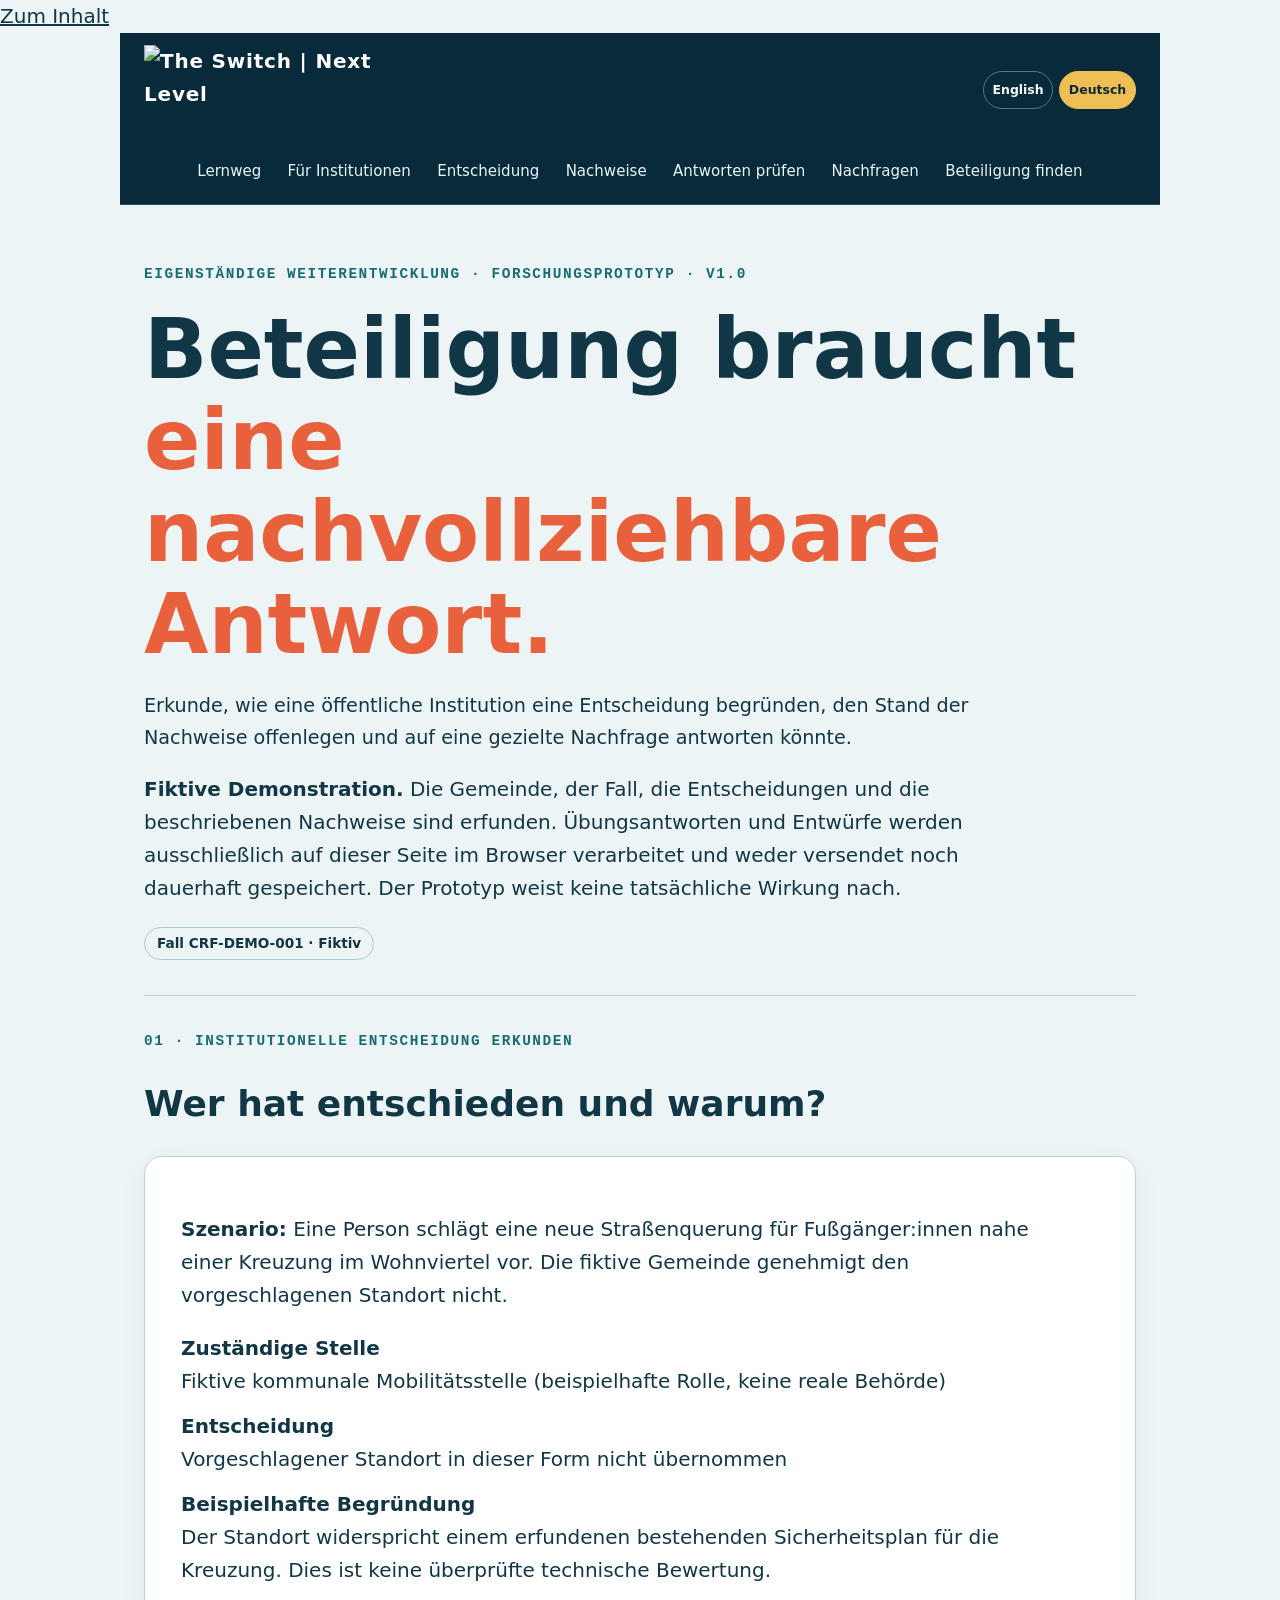
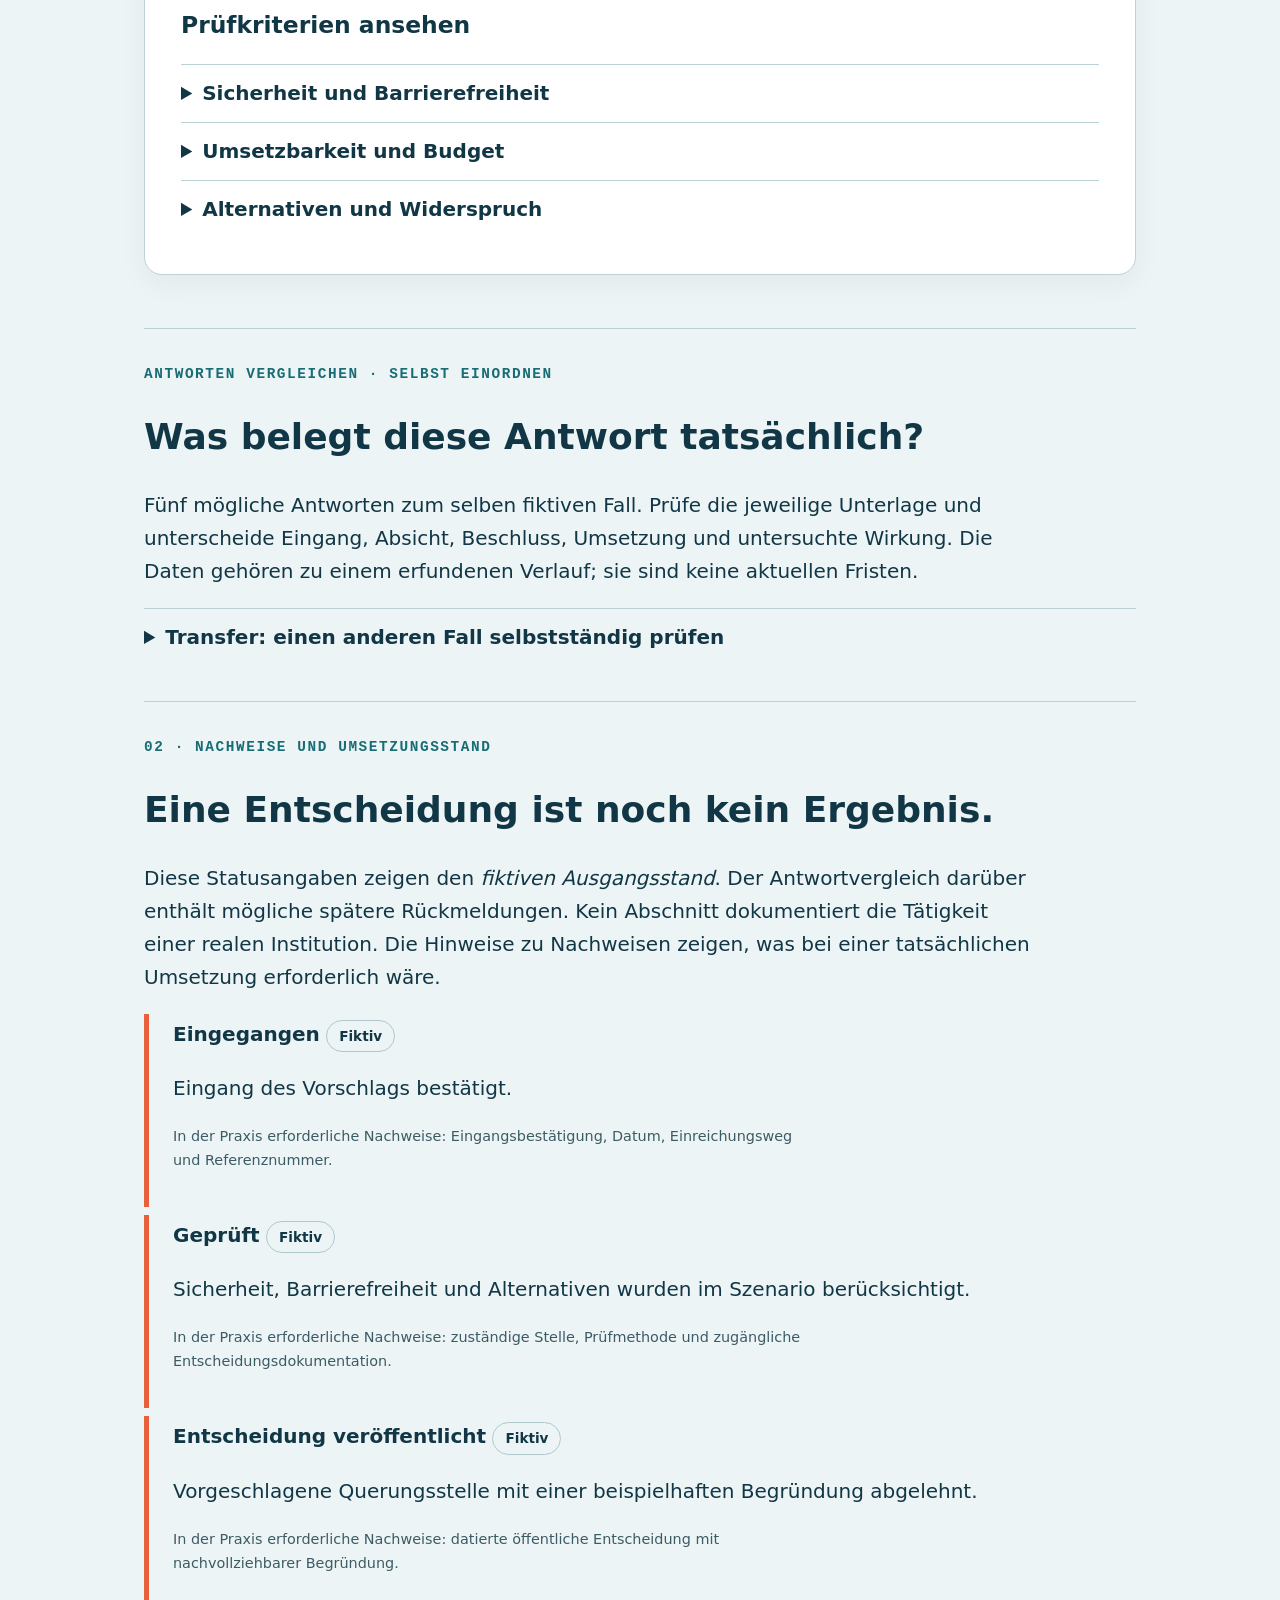
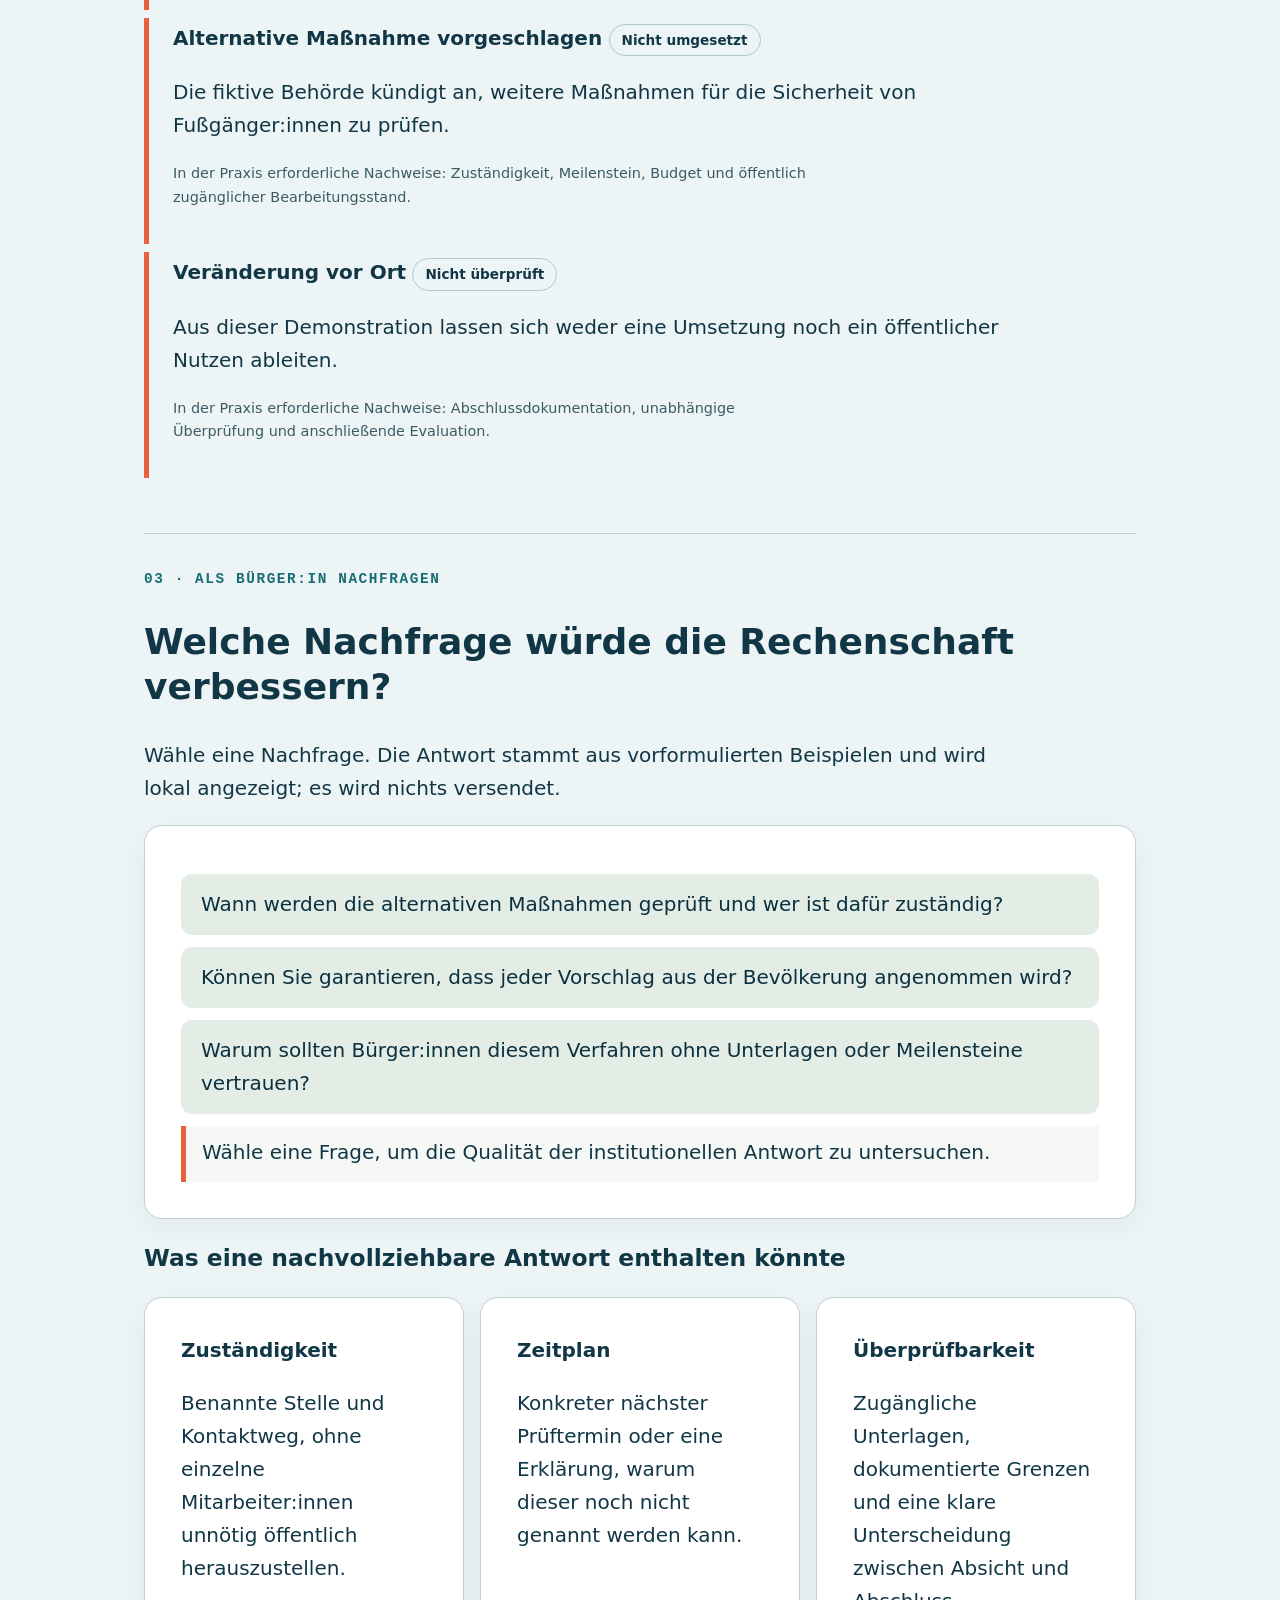
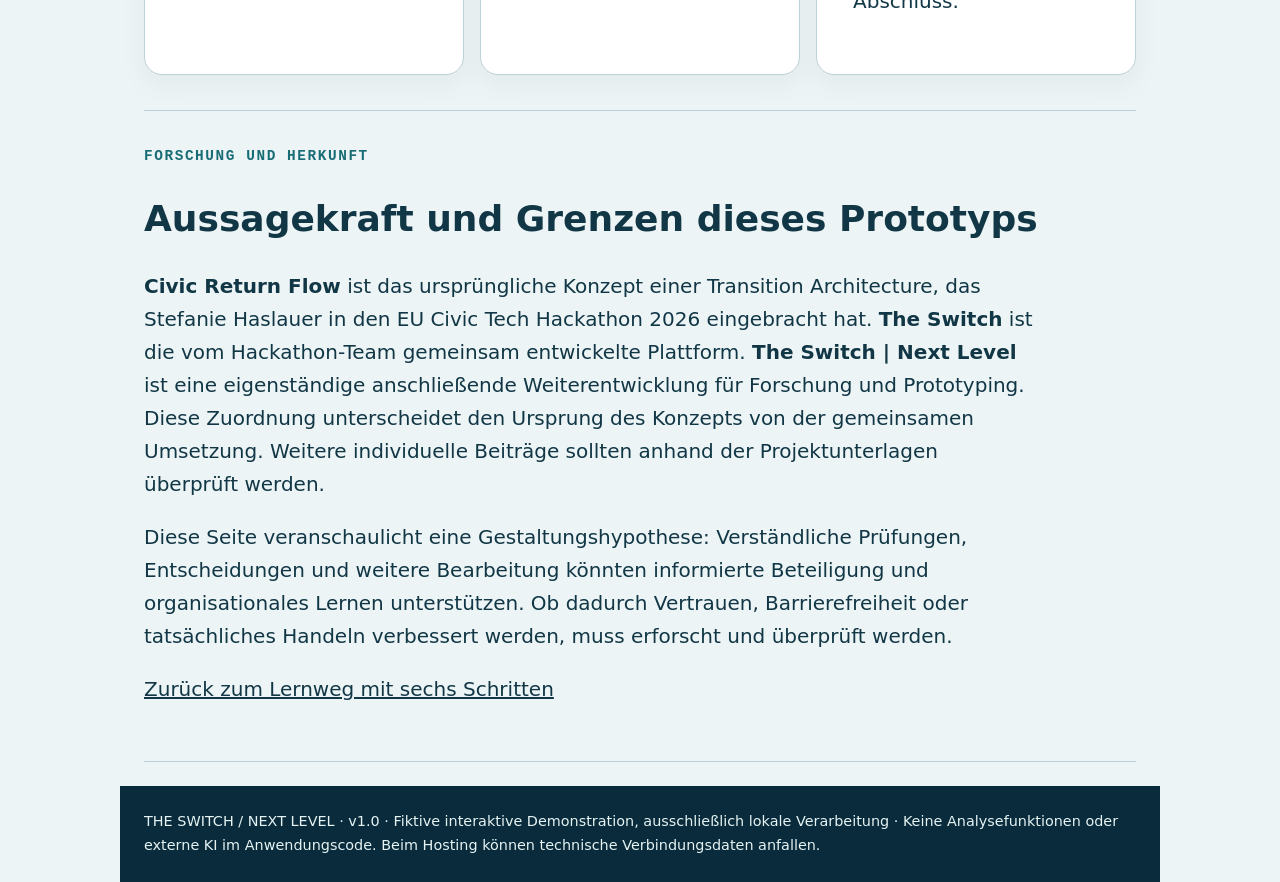
==== commit 528a8f63: "Add files via upload" ====
--- a/accountability-de.html
+++ b/accountability-de.html
@@ -19,7 +19,7 @@
 <link rel="stylesheet" href="./assets/next-level.css"><link rel="stylesheet" href="./switch-theme.css">
 <script src="./switch-ui.js" defer></script>
 </head><body><a class="skip-link" href="#main-content">Zum Inhalt</a>
-<header><a class="brand" href="./index-de.html" aria-label="The Switch Next Level: Startseite"><img class="brand-logo" src="./assets/the-switch-next-level-logo.svg" alt="The Switch | Next Level" width="520" height="300"></a><nav class="switch-primary" aria-label="Hauptnavigation"><a href="./index-de.html">Lernweg</a><a href="./index-de.html#institutions">Für Institutionen</a><a href="#decision">Entscheidung</a><a href="#evidence">Nachweise</a><a href="#answer-practice">Antworten prüfen</a><a href="#followup">Nachfragen</a><a href="./find-de.html">Beteiligung finden</a></nav><nav class="language-switch" aria-label="Sprache wählen"><a href="./accountability.html" lang="en" hreflang="en">English</a><a href="./accountability-de.html" lang="de" hreflang="de" aria-current="page">Deutsch</a></nav></header>
+<header><a class="brand" href="./index-de.html" aria-label="The Switch Next Level: Startseite"><img class="brand-logo" src="./the-switch-next-level-brand.svg" alt="The Switch | Next Level" width="520" height="300"></a><nav class="switch-primary" aria-label="Hauptnavigation"><a href="./index-de.html">Lernweg</a><a href="./index-de.html#institutions">Für Institutionen</a><a href="#decision">Entscheidung</a><a href="#evidence">Nachweise</a><a href="#answer-practice">Antworten prüfen</a><a href="#followup">Nachfragen</a><a href="./find-de.html">Beteiligung finden</a></nav><nav class="language-switch" aria-label="Sprache wählen"><a href="./accountability.html" lang="en" hreflang="en">English</a><a href="./accountability-de.html" lang="de" hreflang="de" aria-current="page">Deutsch</a></nav></header>
 <main id="main-content"><section aria-labelledby="main-title"><div class="eyebrow">Eigenständige Weiterentwicklung · Forschungsprototyp · v1.0</div><h1 id="main-title">Beteiligung braucht <span class="accent">eine nachvollziehbare Antwort.</span></h1><p class="lead">Erkunde, wie eine öffentliche Institution eine Entscheidung begründen, den Stand der Nachweise offenlegen und auf eine gezielte Nachfrage antworten könnte.</p><p><strong>Fiktive Demonstration.</strong> Die Gemeinde, der Fall, die Entscheidungen und die beschriebenen Nachweise sind erfunden. Übungsantworten und Entwürfe werden ausschließlich auf dieser Seite im Browser verarbeitet und weder versendet noch dauerhaft gespeichert. Der Prototyp weist keine tatsächliche Wirkung nach.</p><span class="pill">Fall CRF-DEMO-001 · Fiktiv</span></section>
 <section id="decision"><div class="eyebrow">01 · Institutionelle Entscheidung erkunden</div><h2>Wer hat entschieden und warum?</h2><div class="panel"><p><strong>Szenario:</strong> Eine Person schlägt eine neue Straßenquerung für Fußgänger:innen nahe einer Kreuzung im Wohnviertel vor. Die fiktive Gemeinde genehmigt den vorgeschlagenen Standort nicht.</p><dl><dt>Zuständige Stelle</dt><dd>Fiktive kommunale Mobilitätsstelle (beispielhafte Rolle, keine reale Behörde)</dd><dt>Entscheidung</dt><dd>Vorgeschlagener Standort in dieser Form nicht übernommen</dd><dt>Beispielhafte Begründung</dt><dd>Der Standort widerspricht einem erfundenen bestehenden Sicherheitsplan für die Kreuzung. Dies ist keine überprüfte technische Bewertung.</dd></dl><h3>Prüfkriterien ansehen</h3><details><summary>Sicherheit und Barrierefreiheit</summary><p>Wurden Risiken für Fußgänger:innen, Rollstuhlnutzer:innen und andere Verkehrsteilnehmer:innen geprüft? In einem realen Fall sollten eine datierte Bewertung und die für die Prüfung zuständige Stelle benannt sein. <strong>Nachweise hier: nicht vorhanden.</strong></p></details><details><summary>Umsetzbarkeit und Budget</summary><p>Welche Gestaltungsalternativen und Kosten wurden berücksichtigt? Eine nachvollziehbare öffentliche Antwort würde auf relevante Unterlagen verweisen, soweit dies rechtlich zulässig ist. <strong>Nachweise hier: nicht vorhanden.</strong></p></details><details><summary>Alternativen und Widerspruch</summary><p>Welche Vorschläge wurden nicht übernommen und warum? Öffentlicher Widerspruch sollte sichtbar bleiben. <strong>Nachweise hier: nur beispielhafte Darstellung.</strong></p></details></div></section>
 <section id="answer-practice" class="practice" aria-labelledby="practice-title"><div class="eyebrow">Antworten vergleichen · Selbst einordnen</div><h2 id="practice-title">Was belegt diese Antwort tatsächlich?</h2><p>Fünf mögliche Antworten zum selben fiktiven Fall. Prüfe die jeweilige Unterlage und unterscheide Eingang, Absicht, Beschluss, Umsetzung und untersuchte Wirkung. Die Daten gehören zu einem erfundenen Verlauf; sie sind keine aktuellen Fristen.</p><details><summary>Transfer: einen anderen Fall selbstständig prüfen</summary><p><strong>Neuer fiktiver Fall:</strong> Eine Bibliothek bittet um Vorschläge zu ihren Öffnungszeiten. Später schreibt sie: „Die zusätzlichen Abendstunden sind beschlossen.“ Eine veröffentlichte Entscheidung liegt bei, aber weder ein aktualisierter Öffnungszeitenplan noch Nutzungsdaten.</p><p>Was ist dadurch gestützt? Was bleibt offen? Formuliere eine eigene Nachfrage, bevor du die Orientierungshilfe öffnest.</p><details><summary>Orientierungshilfe ansehen</summary><p>Der Beschluss ist dokumentiert. Ob die zusätzlichen Stunden tatsächlich angeboten werden und wem sie zugutekommen, bleibt offen. Eine passende Nachfrage könnte nach Beginn, veröffentlichtem Zeitplan und späterer Untersuchung der Nutzung fragen. Andere begründete Fragen sind ebenso möglich.</p></details><p class="source-note">Diese Selbstprüfung misst keinen nachhaltigen Lerntransfer. Dafür wäre eine zeitversetzte, unabhängige Erprobung erforderlich.</p></details><noscript><p>Für die interaktive Übung bitte JavaScript aktivieren. Merksatz: Eine Eingangsbestätigung belegt keine Entscheidung; ein Beschluss belegt keine Umsetzung; eine dokumentierte Umsetzung belegt noch keine Wirkung. Ein Vorher-Nachher-Vergleich allein belegt keine Ursache.</p></noscript></section>
--- a/switch-theme.css
+++ b/switch-theme.css
@@ -14,3 +14,8 @@
 @media(prefers-reduced-motion:reduce){.switch-path{transition:none}}
 /* Keep legacy comparison tables within the mobile viewport. */
 body{overflow-x:clip}.table-scroll{max-width:100%;overflow-x:auto}.compare-table{min-width:520px}
+
+/* Brussels keynote wordmark alignment; restrained, readable on phone */
+header .brand-logo,header .site-header img,.site-header img{width:clamp(176px,26vw,258px)!important;max-width:258px!important;max-height:90px!important;object-fit:contain}
+header .brand,.site-header>a:first-child{max-width:min(56vw,268px)}
+@media(max-width:540px){header .brand-logo,header .site-header img,.site-header img{width:clamp(175px,48vw,225px)!important;max-width:225px!important;max-height:68px!important} header .brand,.site-header>a:first-child{max-width:55vw}}
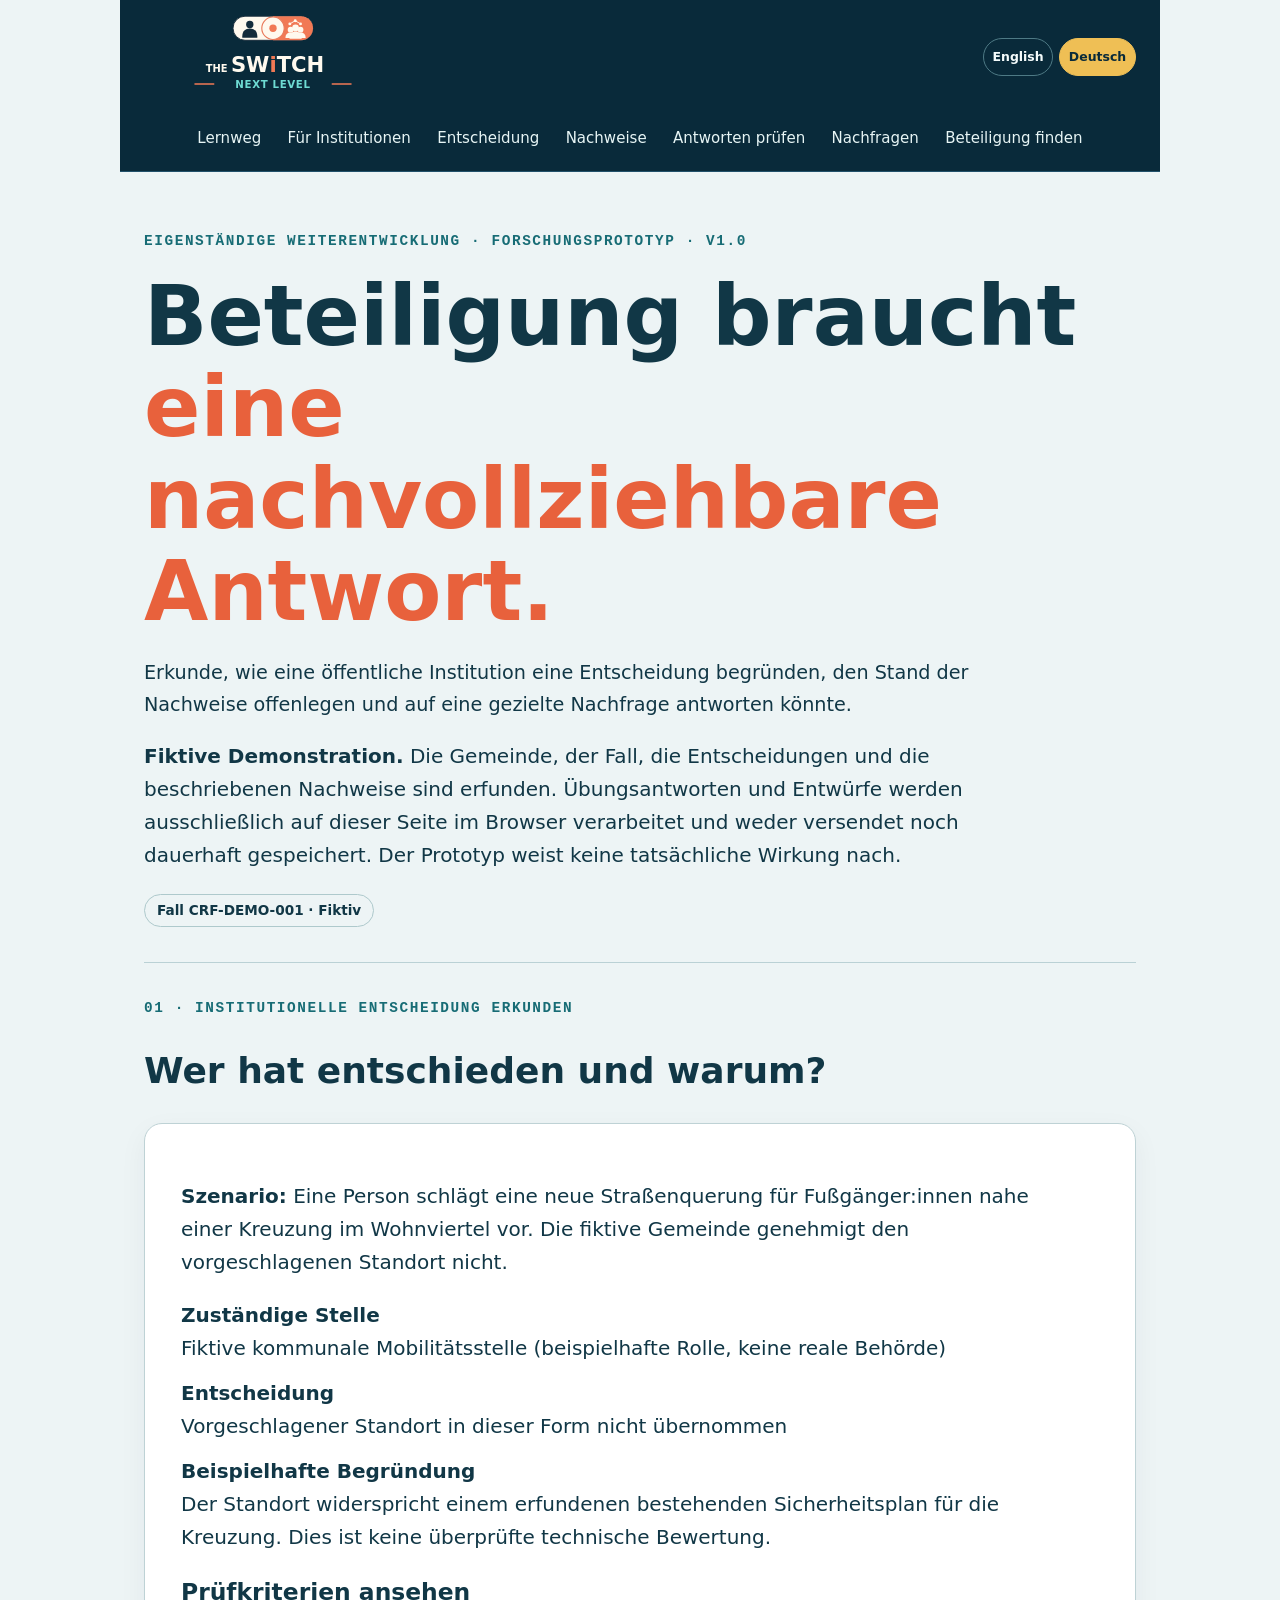
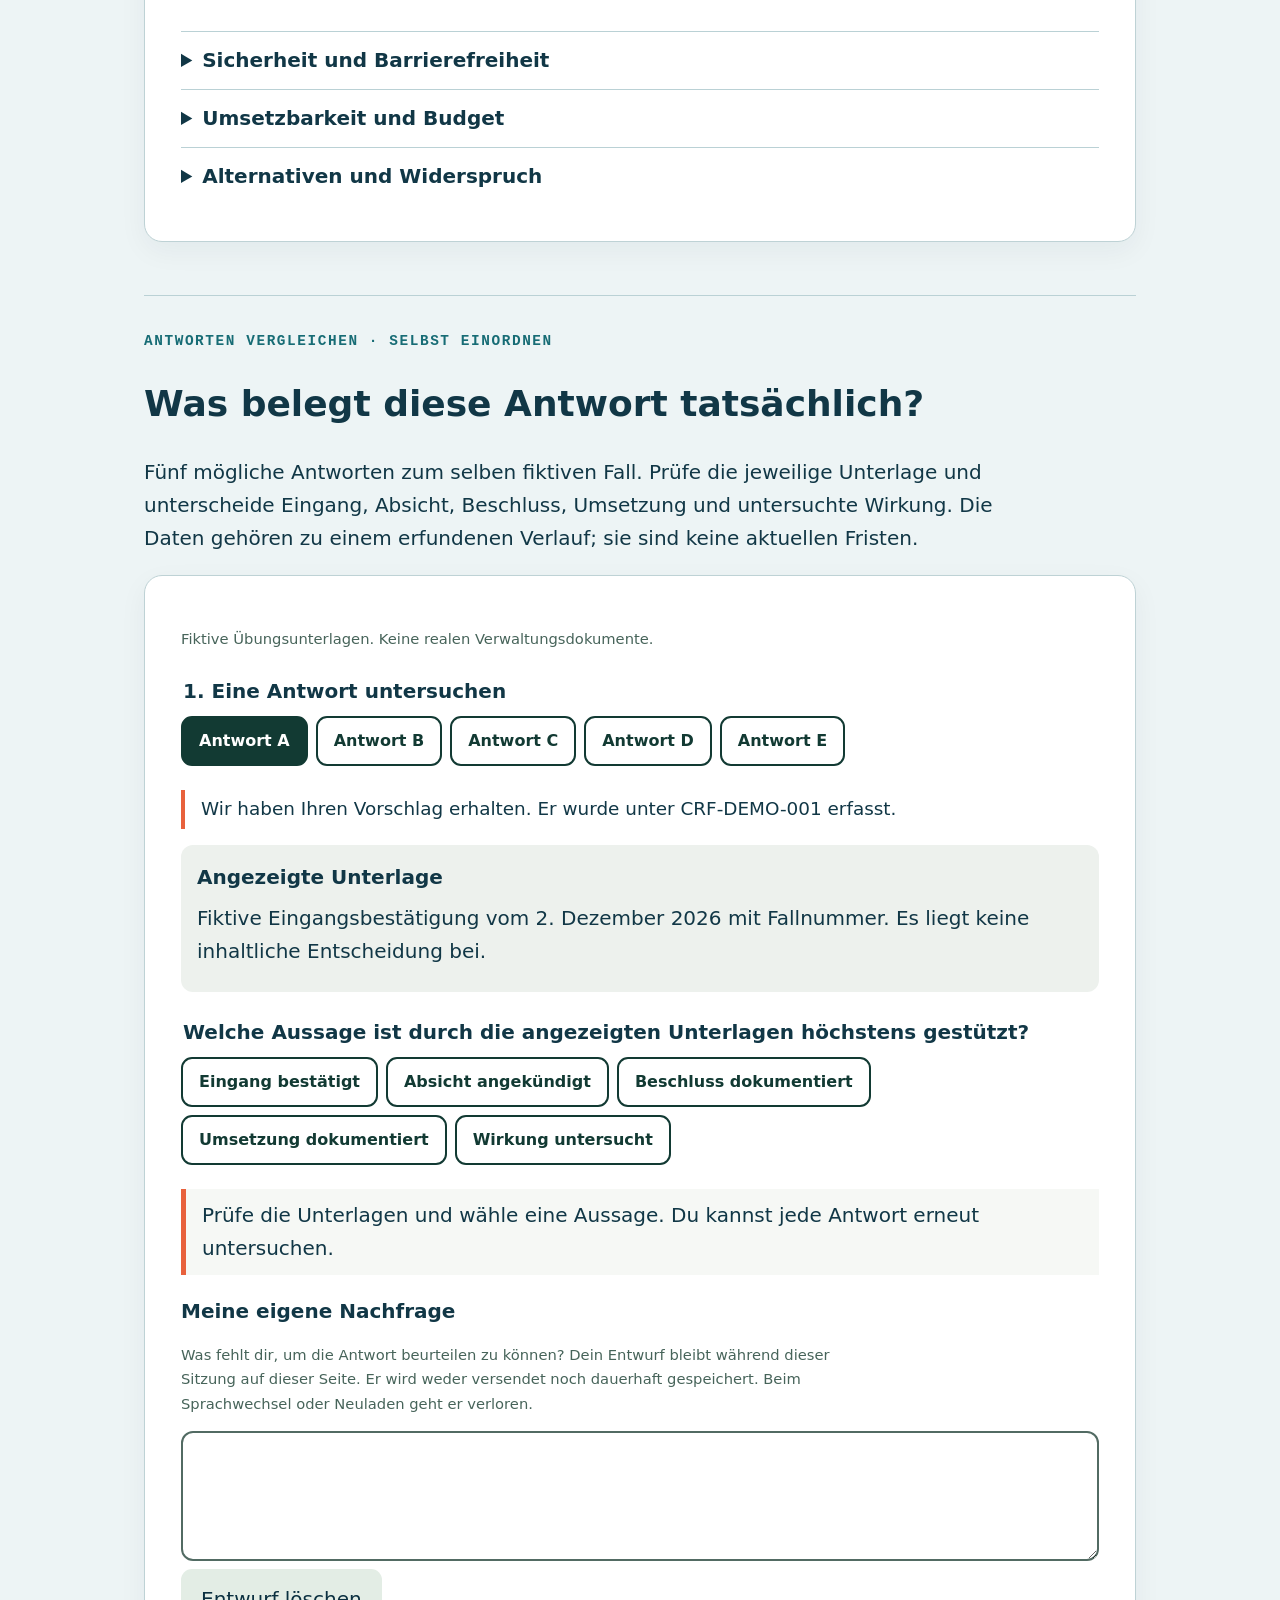
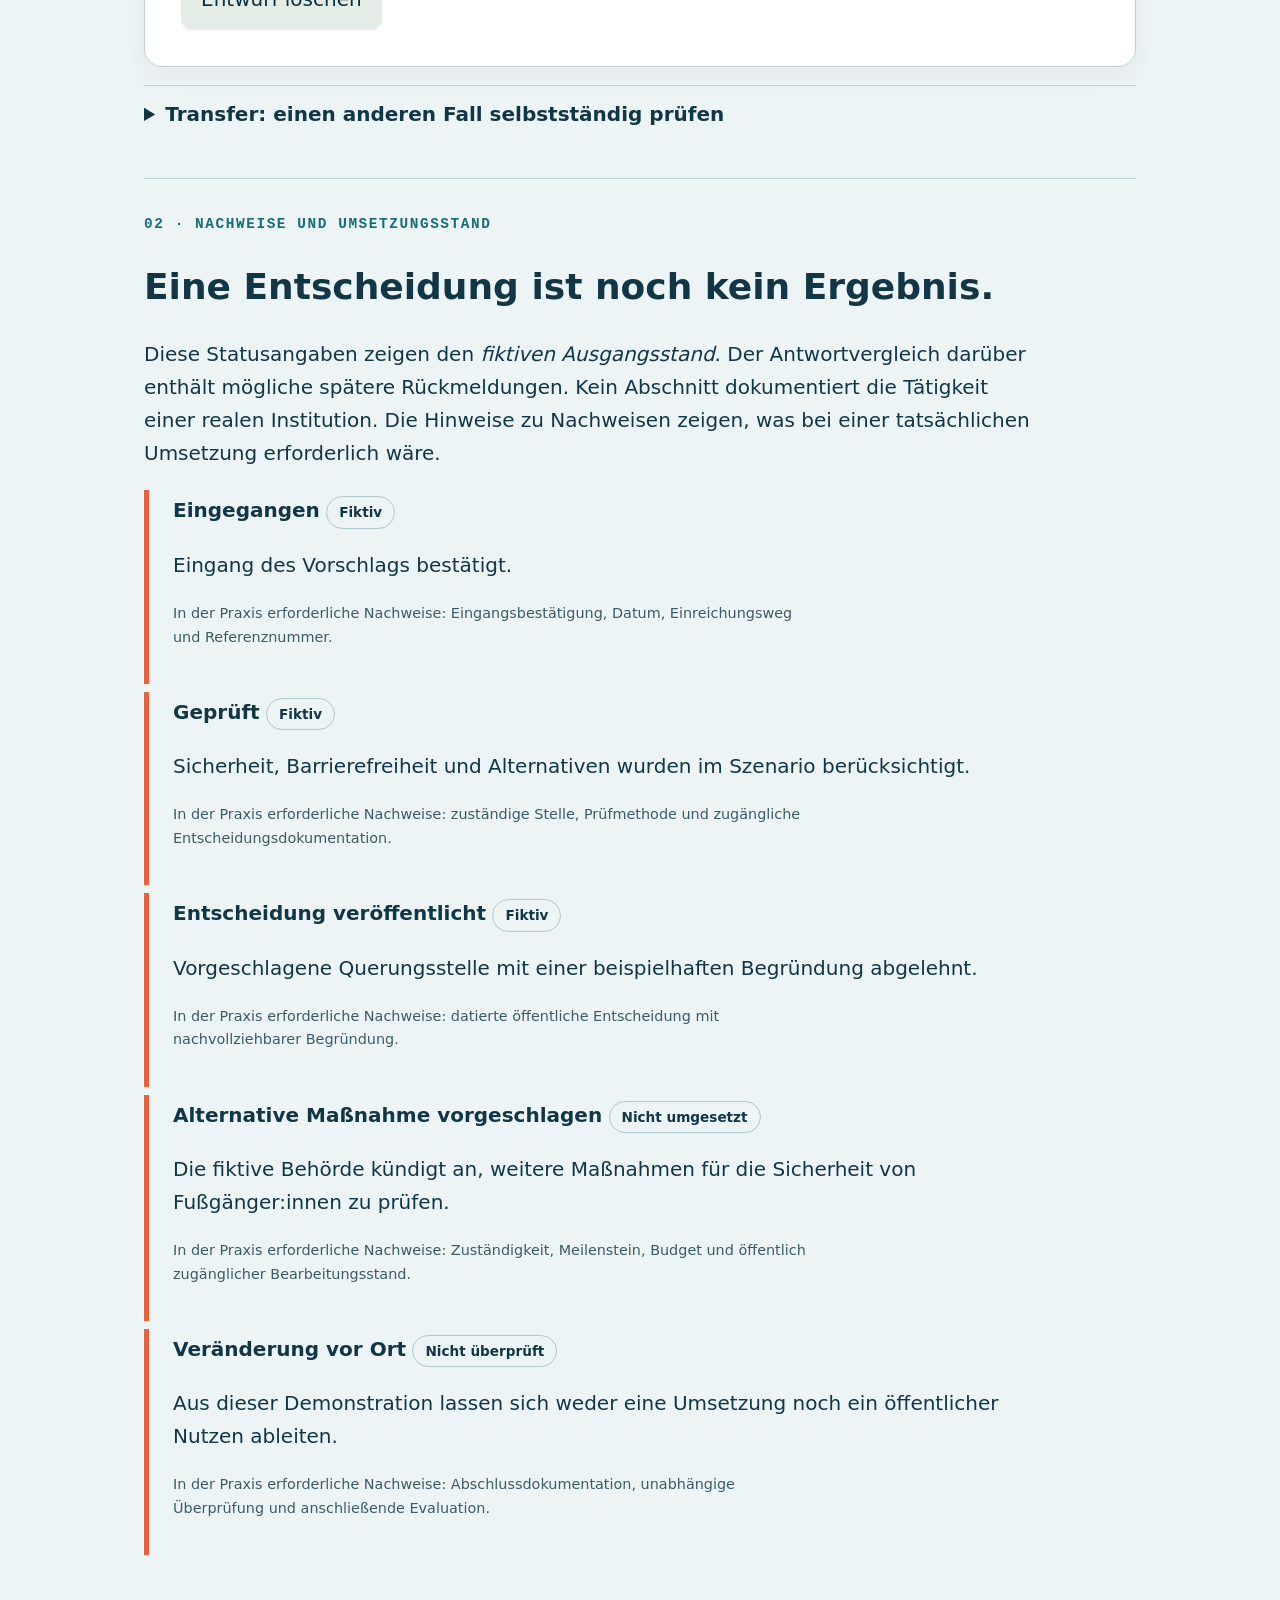
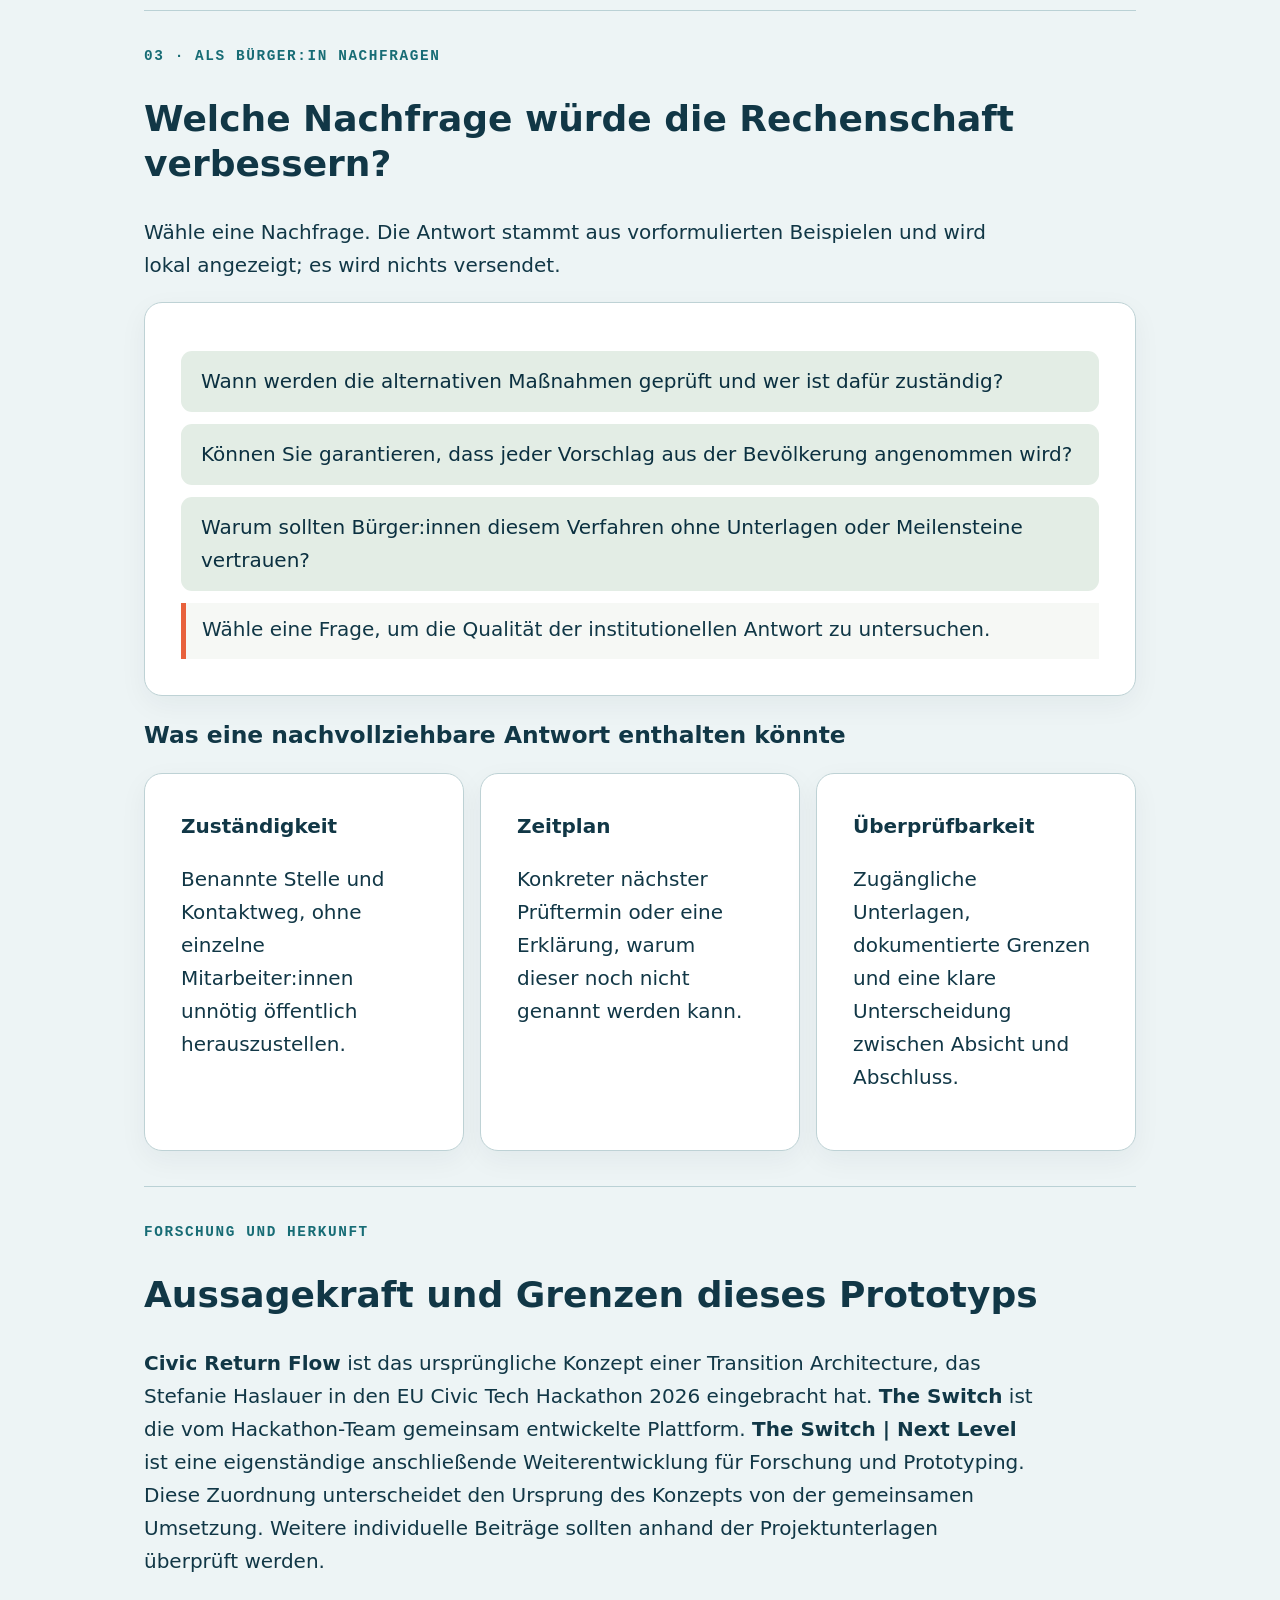
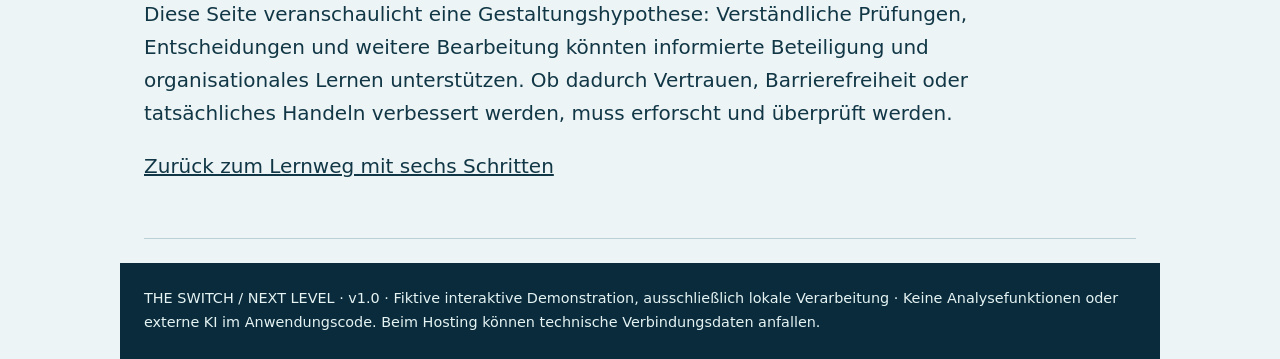
==== commit d7e9cdec: "Add files via upload" ====
--- a/accountability-de.html
+++ b/accountability-de.html
@@ -16,7 +16,7 @@
 @media(max-width:600px) { .language-switch { width:100%; } }
 </style><link rel="alternate" hreflang="en" href="./accountability.html">
 <link rel="alternate" hreflang="de" href="./accountability-de.html">
-<link rel="stylesheet" href="./assets/next-level.css"><link rel="stylesheet" href="./switch-theme.css">
+<link rel="stylesheet" href="./next-level.css"><link rel="stylesheet" href="./switch-theme.css">
 <script src="./switch-ui.js" defer></script>
 </head><body><a class="skip-link" href="#main-content">Zum Inhalt</a>
 <header><a class="brand" href="./index-de.html" aria-label="The Switch Next Level: Startseite"><img class="brand-logo" src="./the-switch-next-level-brand.svg" alt="The Switch | Next Level" width="520" height="300"></a><nav class="switch-primary" aria-label="Hauptnavigation"><a href="./index-de.html">Lernweg</a><a href="./index-de.html#institutions">Für Institutionen</a><a href="#decision">Entscheidung</a><a href="#evidence">Nachweise</a><a href="#answer-practice">Antworten prüfen</a><a href="#followup">Nachfragen</a><a href="./find-de.html">Beteiligung finden</a></nav><nav class="language-switch" aria-label="Sprache wählen"><a href="./accountability.html" lang="en" hreflang="en">English</a><a href="./accountability-de.html" lang="de" hreflang="de" aria-current="page">Deutsch</a></nav></header>
@@ -29,5 +29,5 @@
 <script>
 (()=>{'use strict';const messages={"1": "Gezielte Nachfrage. Sie verlangt eine zuständige Stelle und einen zeitlich bestimmten nächsten Schritt. Eine reale Antwort sollte auf überprüfbare Unterlagen verweisen oder erklären, warum die Information nicht verfügbar ist.", "2": "Diese Garantie ist nicht angemessen. Rechenschaft bedeutet nicht, jeden Vorschlag anzunehmen. Sie verlangt eine nachvollziehbare Prüfung, Begründungen und eine sichtbare Antwort.", "3": "Berechtigte Kritik. Frage nach der Entscheidungsdokumentation, den Prüfkriterien, der Zuständigkeit und künftigen Meilensteinen. Ein Versprechen ohne Nachweise ist keine überprüfte Umsetzung."};const feedback=document.getElementById('feedback');document.querySelectorAll('[data-answer]').forEach(button=>button.addEventListener('click',()=>{document.querySelectorAll('[data-answer]').forEach(other=>other.setAttribute('aria-pressed',String(other===button)));feedback.textContent=messages[button.dataset.answer]}));})();
 </script><script>document.querySelectorAll(".language-switch a").forEach(link => { link.addEventListener("click", () => { link.hash = window.location.hash; }); });</script>
-<script src="./assets/answer-practice.js" defer></script></body></html>
+<script src="./answer-practice.js" defer></script></body></html>
 
--- a/next-level.css
+++ b/next-level.css
@@ -0,0 +1,7 @@
+.skip-link{position:absolute;left:1rem;top:-6rem;z-index:10;padding:.75rem 1rem;background:#fff;color:#123a33;border:2px solid #123a33}.skip-link:focus{top:1rem}
+.compare-table{width:100%;border-collapse:collapse;font-size:1rem}.compare-table th,.compare-table td{text-align:left;vertical-align:top;padding:1rem;border-bottom:1px solid #bdc9c1}.compare-table th{background:#e3ede5}.table-scroll{overflow-x:auto}.compare-table td:first-child{font-weight:700}
+.practice fieldset{min-width:0;border:0;padding:0;margin:1.5rem 0}.practice legend{font-weight:750;margin-bottom:.5rem}.answer-tabs,.claim-options{display:flex;flex-wrap:wrap;gap:.5rem}.answer-tabs button,.claim-options button{border:2px solid #123a33;border-radius:14px;color:#123a33;background:#fff;padding:.7rem 1rem;min-height:48px;font:650 1rem/1.5 system-ui,sans-serif;text-align:left}.answer-tabs button[aria-pressed=true],.claim-options button[aria-pressed=true]{background:#123a33;color:#fff}.answer-tabs button:hover,.claim-options button:hover{outline:2px solid #123a33;outline-offset:2px}
+.practice blockquote{margin:1rem 0;border-left:4px solid #e8613c;padding:.25rem 0 .25rem 1rem;font-size:1.15rem}.practice .evidence-record{background:#edf1ed;border-radius:12px;padding:1rem}.practice .evidence-record p{margin:.5rem 0}.practice .feedback{margin-top:1rem}.practice .feedback[data-state=correct]{border-left-color:#25725a}.practice .feedback[data-state=retry]{border-left-color:#963d29}
+.practice textarea{display:block;width:100%;max-width:100%;min-height:130px;margin:.5rem 0;border:2px solid #526b63;border-radius:12px;padding:.8rem;background:#fff;color:#123a33;font:1rem/1.6 system-ui,sans-serif}.practice label{font-weight:750}.practice textarea:focus-visible,.practice button:focus-visible,summary:focus-visible{outline:3px solid #e8613c;outline-offset:4px}.pilot-question{font-size:1.15rem;font-weight:700;max-width:65ch}.source-note{font-size:.92rem;color:#47645a}.practice [hidden]{display:none!important}
+@media(max-width:600px){.compare-table th,.compare-table td{padding:.65rem}.answer-tabs button{flex:1 1 30%}.claim-options{display:grid;grid-template-columns:1fr}.claim-options button{width:100%}}
+@media(prefers-reduced-motion:reduce){html{scroll-behavior:auto}}
--- a/switch-theme.css
+++ b/switch-theme.css
@@ -19,3 +19,39 @@
 header .brand-logo,header .site-header img,.site-header img{width:clamp(176px,26vw,258px)!important;max-width:258px!important;max-height:90px!important;object-fit:contain}
 header .brand,.site-header>a:first-child{max-width:min(56vw,268px)}
 @media(max-width:540px){header .brand-logo,header .site-header img,.site-header img{width:clamp(175px,48vw,225px)!important;max-width:225px!important;max-height:68px!important} header .brand,.site-header>a:first-child{max-width:55vw}}
+
+/* v1.1: actionable first screen, stable responsive header and accessible comparison */
+.skip-link{position:absolute!important;left:12px!important;top:-120px!important;z-index:9999!important;padding:8px 12px!important;background:white!important;color:#092a3a!important}.skip-link:focus{top:8px!important}
+@media(max-width:760px){
+ header:not(.irrelevant){display:grid!important;grid-template-columns:minmax(88px,1fr) auto auto;align-items:center!important;gap:8px!important;padding:9px 12px!important}
+ header .brand{grid-column:1;grid-row:1;min-width:0;max-width:none!important}
+ header .brand-logo{width:clamp(99px,28vw,140px)!important;max-width:100%!important;max-height:73px!important}
+ header .language-switch{grid-column:2;grid-row:1;margin-left:0!important;gap:3px!important}
+ header .language-switch a{min-height:40px;padding:5px 7px!important;font-size:.72rem!important}
+ header .switch-menu-toggle{grid-column:3;grid-row:1;order:initial;font-size:0!important;padding:8px!important;min-width:43px;min-height:43px;justify-content:center}
+ header .switch-menu-toggle svg{width:23px;height:23px}
+ header .switch-primary{grid-column:1/-1;grid-row:2;margin-top:0;order:initial}
+ .hero{padding-top:20px!important;padding-bottom:24px!important}
+ .hero .eyebrow{font-size:.67rem;letter-spacing:.055em}
+ .hero h1{margin:14px 0 12px;font-size:clamp(2rem,8vw,2.65rem)}
+ .hero .lead{line-height:1.5}
+ .switch-path-grid{margin:18px 0 12px;gap:10px}
+ .switch-path{gap:6px;padding:14px 16px}
+ .switch-path span{font-size:.88rem}
+ .section{padding-top:2rem;padding-bottom:2rem}
+ .table-scroll{overflow:visible!important;max-width:100%!important}
+ .compare-table,.compare-table tbody,.compare-table tr,.compare-table td{display:block!important;width:100%!important;min-width:0!important}
+ .compare-table thead{position:absolute;width:1px;height:1px;overflow:hidden;clip-path:inset(50%);white-space:nowrap}
+ .compare-table tr{margin-bottom:12px;background:white;border:1px solid #bed2d5;border-radius:14px;overflow:hidden}
+ .compare-table td{border:0!important;overflow-wrap:anywhere;padding:12px 14px!important}
+ .compare-table td+td{padding-top:2px!important}
+ .compare-table td+td::before{content:attr(data-label);display:block;font-weight:750;font-size:.75rem;color:#216d75;text-transform:uppercase;letter-spacing:.03em;margin-bottom:5px}
+ .switch-reflect-card{padding:14px}.switch-reflect-card textarea{min-height:112px}
+}
+@media(max-width:365px){header .brand-logo{width:100px!important}header .language-switch a{font-size:.67rem!important;padding:4px 5px!important}}
+.switch-reflect-card[hidden]{display:none!important}
+.switch-reflect-progress{font:750 .85rem/1.5 ui-monospace,monospace;color:#93dfd7;margin-top:12px}
+.switch-reflect-nav{display:flex;gap:10px;align-items:center;flex-wrap:wrap;margin-bottom:16px}
+.switch-reflect-nav button{background:#f0bf56;color:#102e3b;border:0;border-radius:10px;padding:11px 17px;min-height:44px;font-weight:700}
+.switch-reflect-nav button:disabled{opacity:.4;cursor:not-allowed}
+@media(prefers-reduced-motion:reduce){.switch-path:hover{transform:none}}
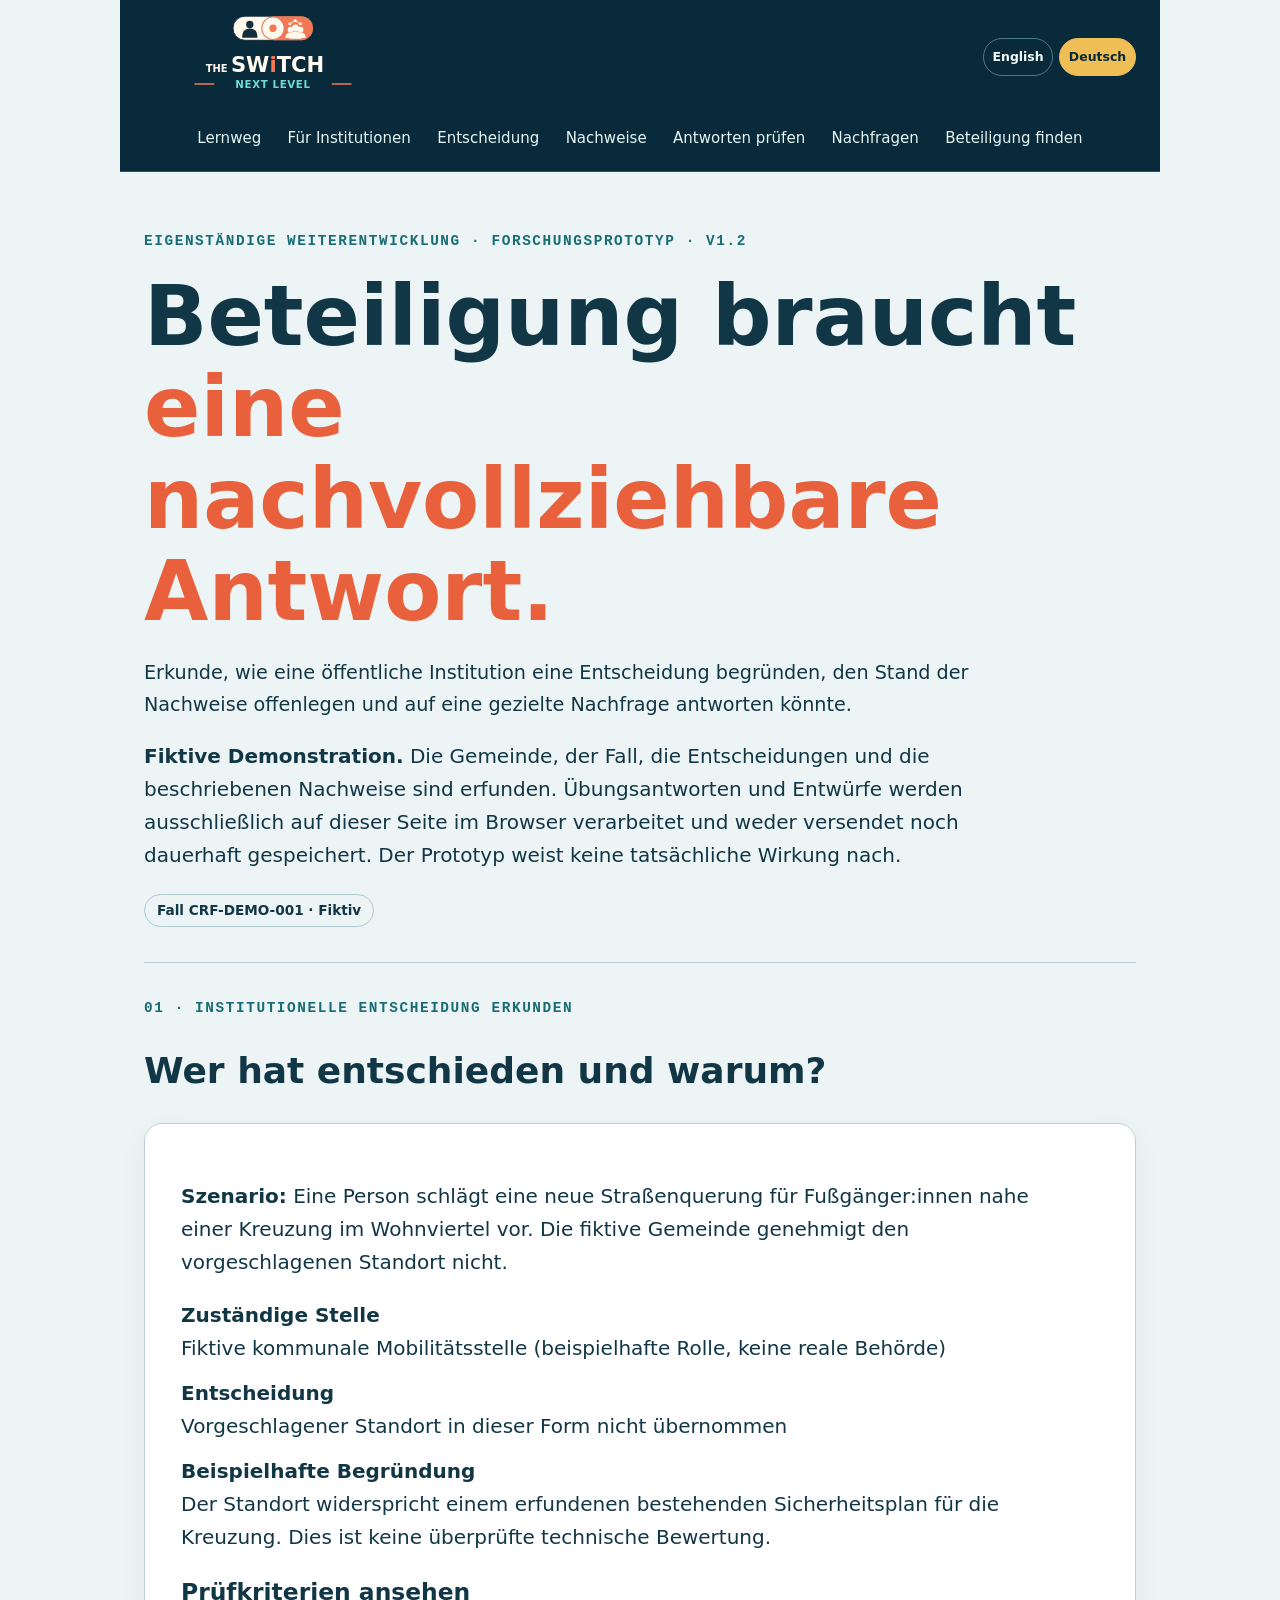
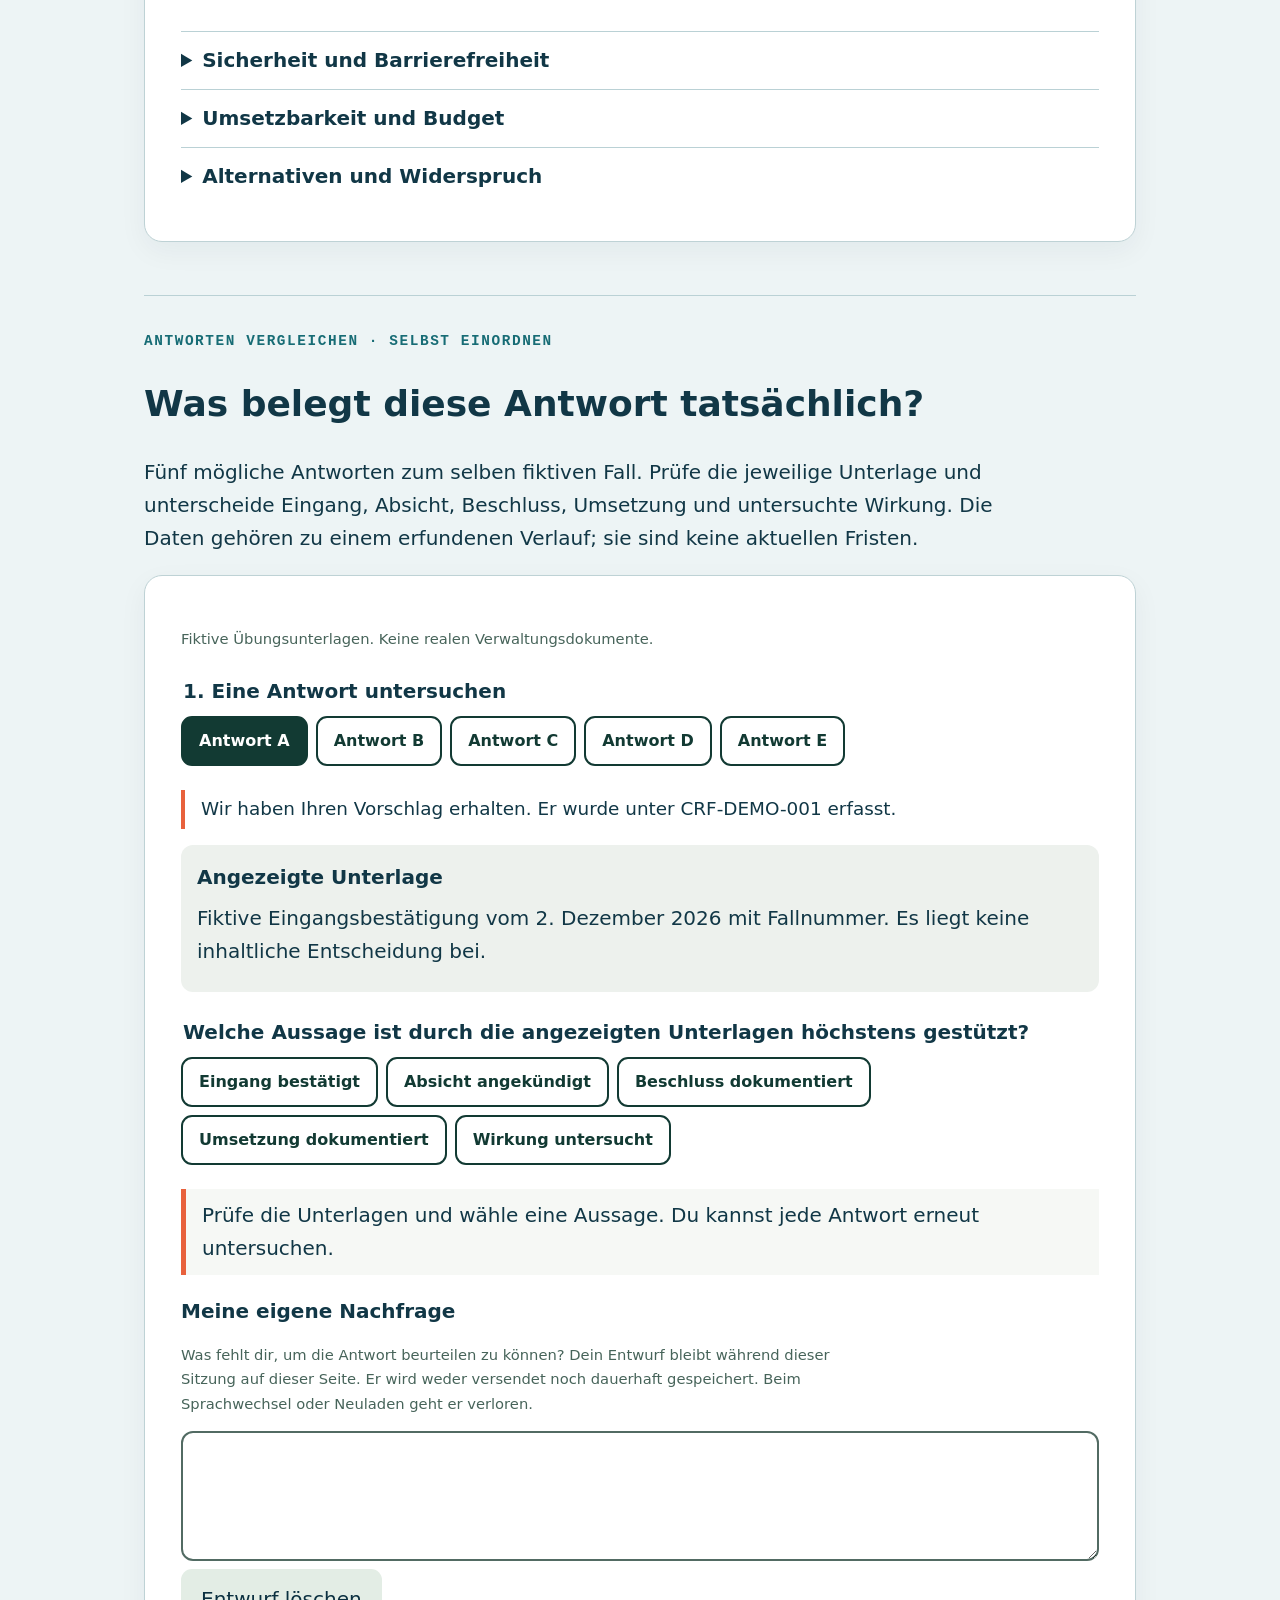
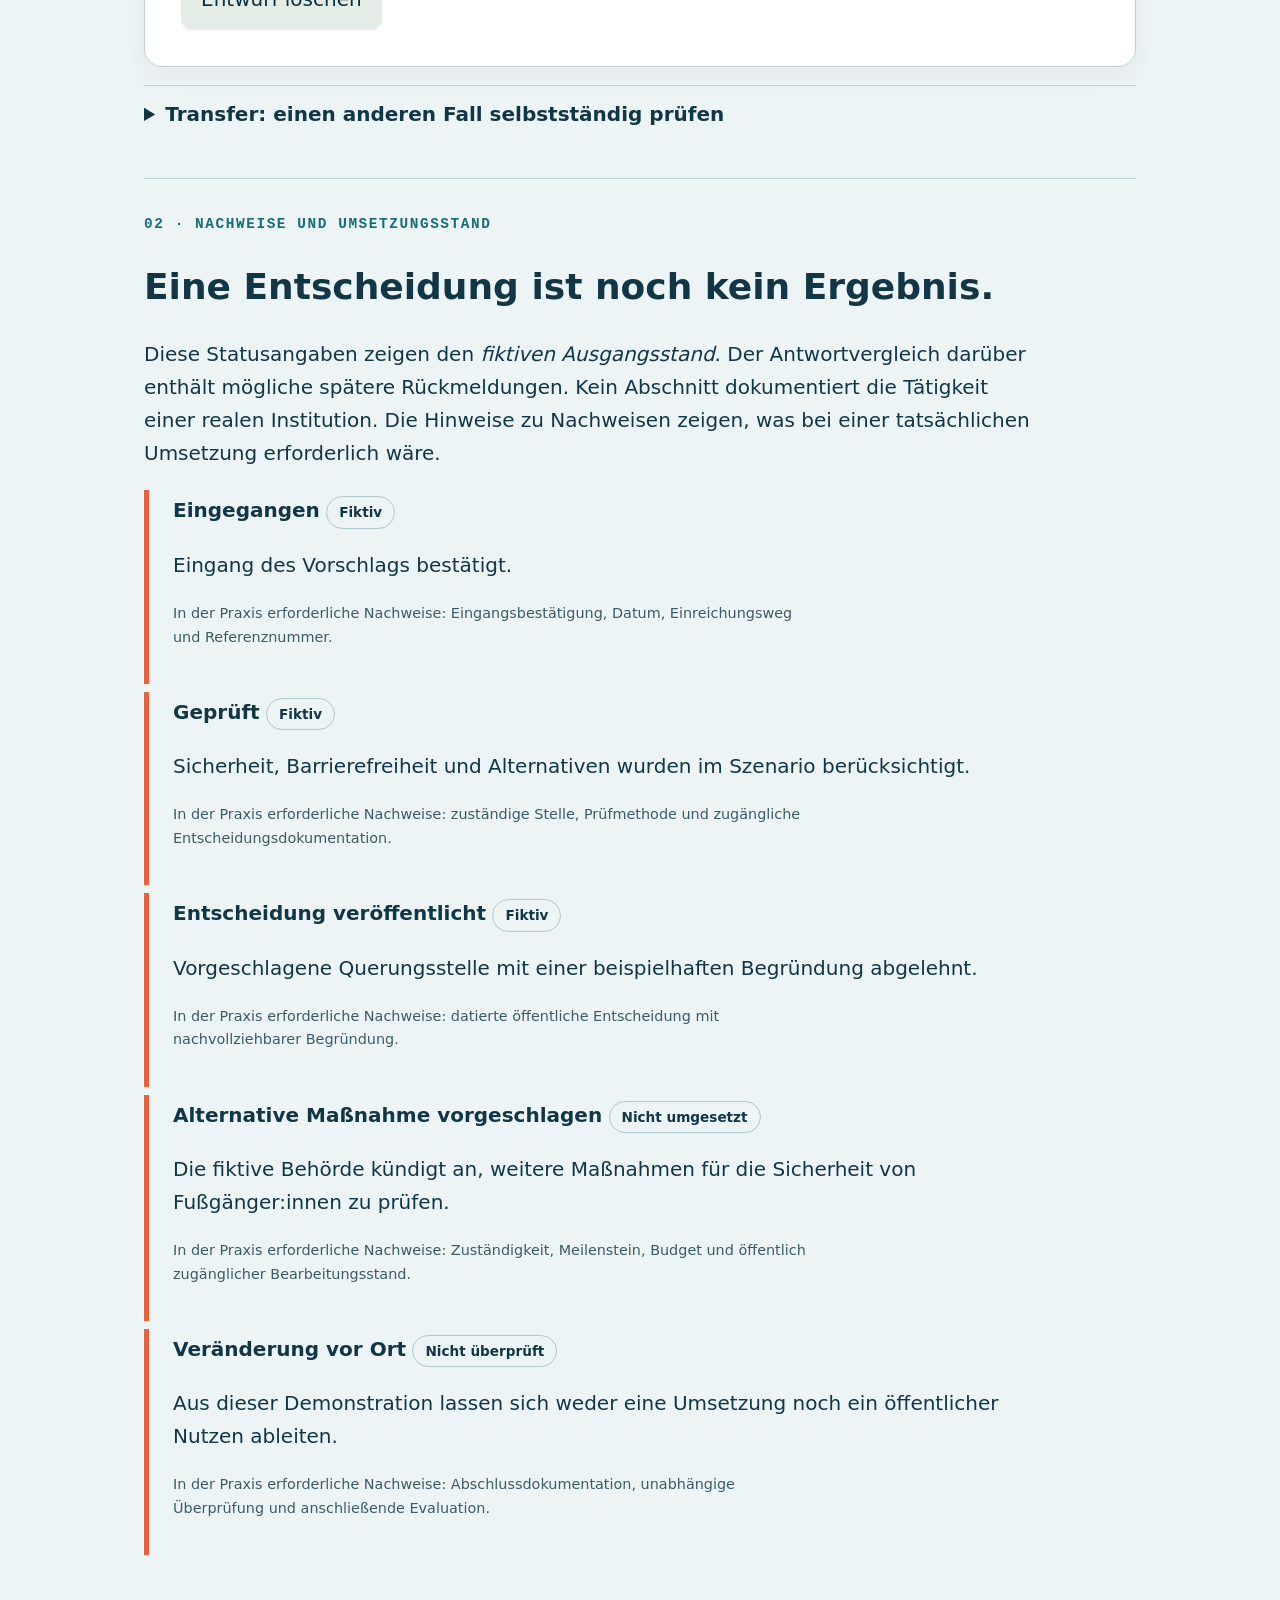
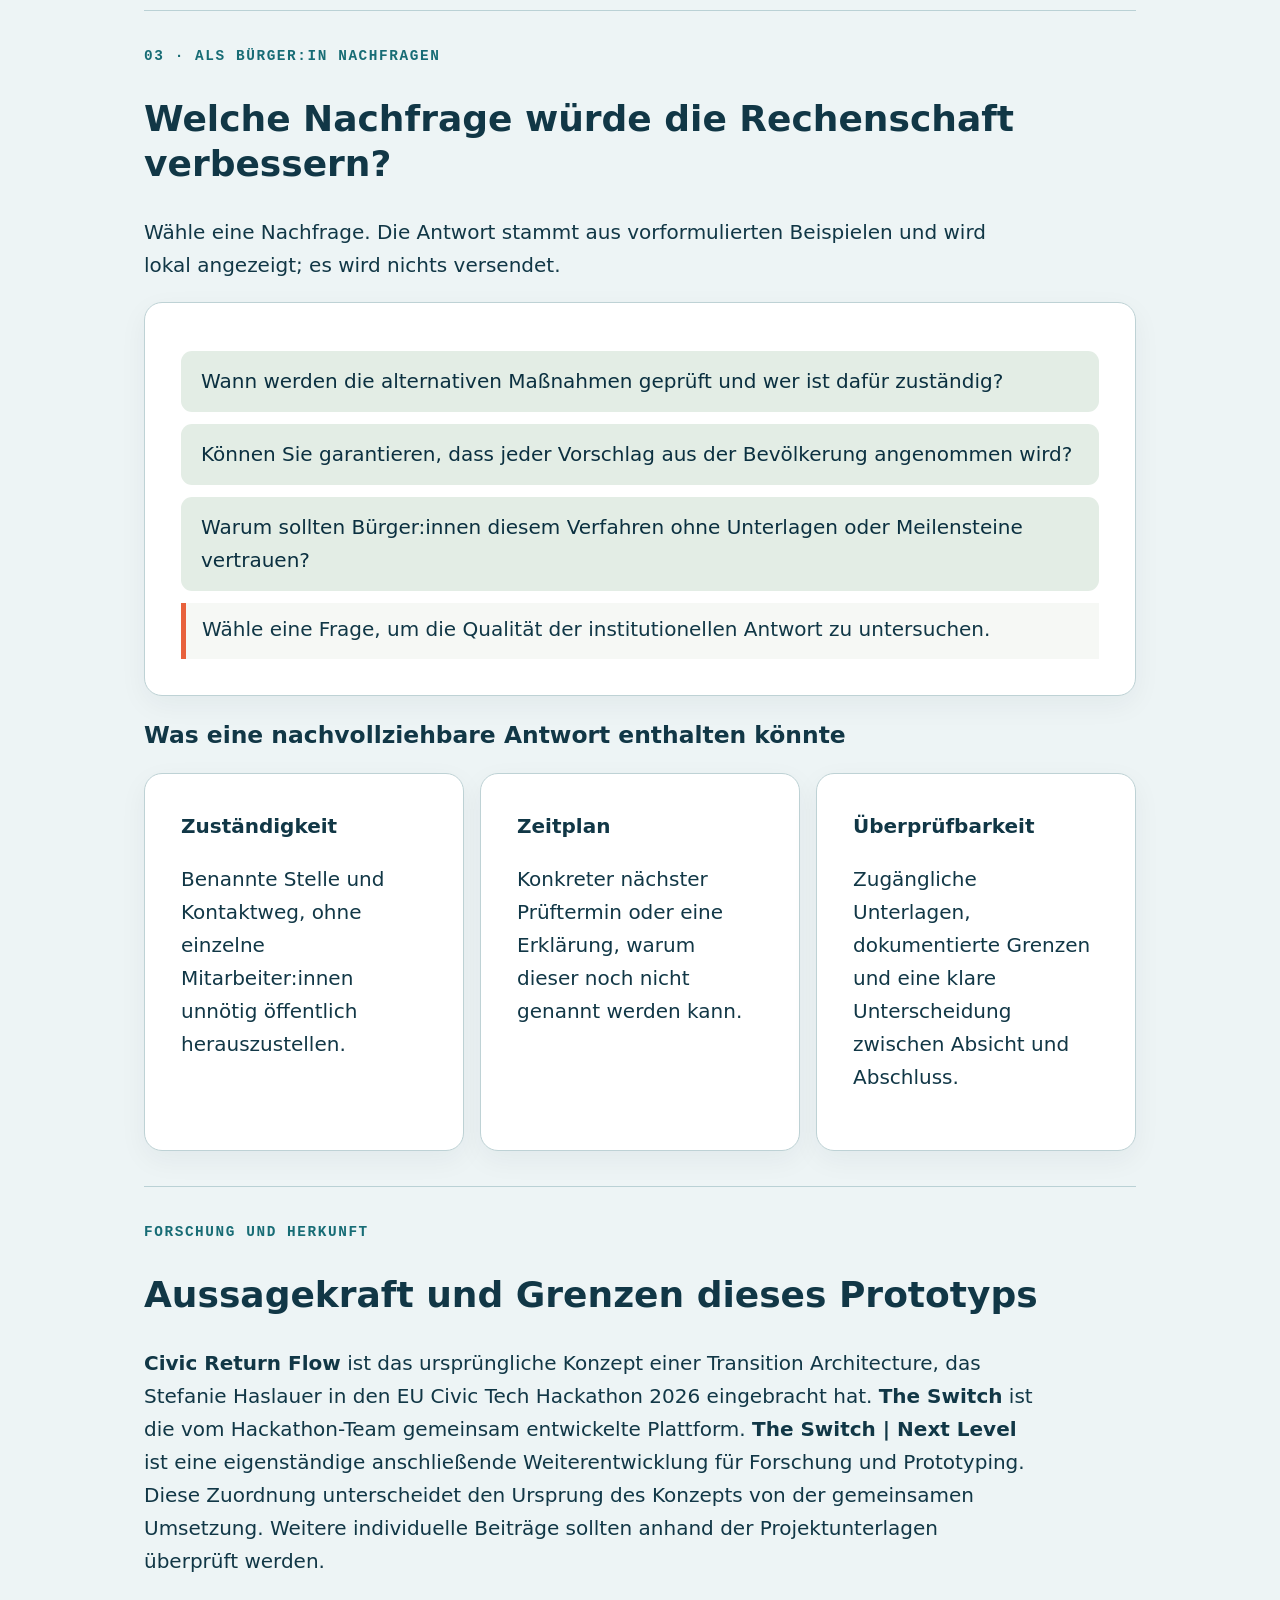
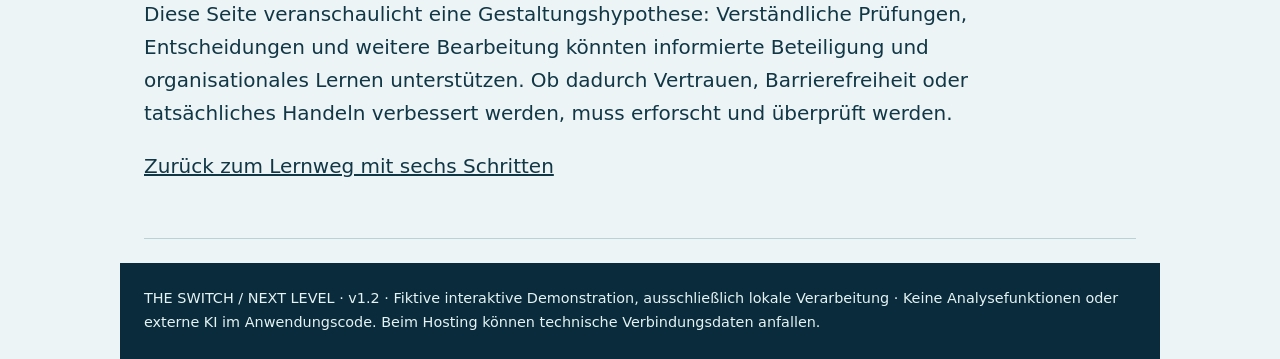
==== commit 600bb4a9: "Align public version labels with v1.2 Use the existing landing-page version throughout the bilingual" ====
--- a/accountability-de.html
+++ b/accountability-de.html
@@ -19,13 +19,13 @@
 <link rel="stylesheet" href="./next-level.css"><link rel="stylesheet" href="./switch-theme.css">
 <script src="./switch-ui.js" defer></script>
 </head><body><a class="skip-link" href="#main-content">Zum Inhalt</a>
-<header><a class="brand" href="./index-de.html" aria-label="The Switch Next Level: Startseite"><img class="brand-logo" src="./the-switch-next-level-brand.svg" alt="The Switch | Next Level" width="520" height="300"></a><nav class="switch-primary" aria-label="Hauptnavigation"><a href="./index-de.html">Lernweg</a><a href="./index-de.html#institutions">Für Institutionen</a><a href="#decision">Entscheidung</a><a href="#evidence">Nachweise</a><a href="#answer-practice">Antworten prüfen</a><a href="#followup">Nachfragen</a><a href="./find-de.html">Beteiligung finden</a></nav><nav class="language-switch" aria-label="Sprache wählen"><a href="./accountability.html" lang="en" hreflang="en">English</a><a href="./accountability-de.html" lang="de" hreflang="de" aria-current="page">Deutsch</a></nav></header>
-<main id="main-content"><section aria-labelledby="main-title"><div class="eyebrow">Eigenständige Weiterentwicklung · Forschungsprototyp · v1.0</div><h1 id="main-title">Beteiligung braucht <span class="accent">eine nachvollziehbare Antwort.</span></h1><p class="lead">Erkunde, wie eine öffentliche Institution eine Entscheidung begründen, den Stand der Nachweise offenlegen und auf eine gezielte Nachfrage antworten könnte.</p><p><strong>Fiktive Demonstration.</strong> Die Gemeinde, der Fall, die Entscheidungen und die beschriebenen Nachweise sind erfunden. Übungsantworten und Entwürfe werden ausschließlich auf dieser Seite im Browser verarbeitet und weder versendet noch dauerhaft gespeichert. Der Prototyp weist keine tatsächliche Wirkung nach.</p><span class="pill">Fall CRF-DEMO-001 · Fiktiv</span></section>
+<header><a class="brand" href="./index-de.html" aria-label="The Switch Next Level: Startseite"><img class="brand-logo" src="./the-switch-next-level-brand.svg" alt="The Switch | Next Level" width="520" height="300"></a><nav class="switch-primary" aria-label="Hauptnavigation"><a href="./index-de.html">Lernweg</a><a href="./explore-de.html#institutions">Für Institutionen</a><a href="#decision">Entscheidung</a><a href="#evidence">Nachweise</a><a href="#answer-practice">Antworten prüfen</a><a href="#followup">Nachfragen</a><a href="./find-de.html">Beteiligung finden</a></nav><nav class="language-switch" aria-label="Sprache wählen"><a href="./accountability.html" lang="en" hreflang="en">English</a><a href="./accountability-de.html" lang="de" hreflang="de" aria-current="page">Deutsch</a></nav></header>
+<main id="main-content"><section aria-labelledby="main-title"><div class="eyebrow">Eigenständige Weiterentwicklung · Forschungsprototyp · v1.2</div><h1 id="main-title">Beteiligung braucht <span class="accent">eine nachvollziehbare Antwort.</span></h1><p class="lead">Erkunde, wie eine öffentliche Institution eine Entscheidung begründen, den Stand der Nachweise offenlegen und auf eine gezielte Nachfrage antworten könnte.</p><p><strong>Fiktive Demonstration.</strong> Die Gemeinde, der Fall, die Entscheidungen und die beschriebenen Nachweise sind erfunden. Übungsantworten und Entwürfe werden ausschließlich auf dieser Seite im Browser verarbeitet und weder versendet noch dauerhaft gespeichert. Der Prototyp weist keine tatsächliche Wirkung nach.</p><span class="pill">Fall CRF-DEMO-001 · Fiktiv</span></section>
 <section id="decision"><div class="eyebrow">01 · Institutionelle Entscheidung erkunden</div><h2>Wer hat entschieden und warum?</h2><div class="panel"><p><strong>Szenario:</strong> Eine Person schlägt eine neue Straßenquerung für Fußgänger:innen nahe einer Kreuzung im Wohnviertel vor. Die fiktive Gemeinde genehmigt den vorgeschlagenen Standort nicht.</p><dl><dt>Zuständige Stelle</dt><dd>Fiktive kommunale Mobilitätsstelle (beispielhafte Rolle, keine reale Behörde)</dd><dt>Entscheidung</dt><dd>Vorgeschlagener Standort in dieser Form nicht übernommen</dd><dt>Beispielhafte Begründung</dt><dd>Der Standort widerspricht einem erfundenen bestehenden Sicherheitsplan für die Kreuzung. Dies ist keine überprüfte technische Bewertung.</dd></dl><h3>Prüfkriterien ansehen</h3><details><summary>Sicherheit und Barrierefreiheit</summary><p>Wurden Risiken für Fußgänger:innen, Rollstuhlnutzer:innen und andere Verkehrsteilnehmer:innen geprüft? In einem realen Fall sollten eine datierte Bewertung und die für die Prüfung zuständige Stelle benannt sein. <strong>Nachweise hier: nicht vorhanden.</strong></p></details><details><summary>Umsetzbarkeit und Budget</summary><p>Welche Gestaltungsalternativen und Kosten wurden berücksichtigt? Eine nachvollziehbare öffentliche Antwort würde auf relevante Unterlagen verweisen, soweit dies rechtlich zulässig ist. <strong>Nachweise hier: nicht vorhanden.</strong></p></details><details><summary>Alternativen und Widerspruch</summary><p>Welche Vorschläge wurden nicht übernommen und warum? Öffentlicher Widerspruch sollte sichtbar bleiben. <strong>Nachweise hier: nur beispielhafte Darstellung.</strong></p></details></div></section>
 <section id="answer-practice" class="practice" aria-labelledby="practice-title"><div class="eyebrow">Antworten vergleichen · Selbst einordnen</div><h2 id="practice-title">Was belegt diese Antwort tatsächlich?</h2><p>Fünf mögliche Antworten zum selben fiktiven Fall. Prüfe die jeweilige Unterlage und unterscheide Eingang, Absicht, Beschluss, Umsetzung und untersuchte Wirkung. Die Daten gehören zu einem erfundenen Verlauf; sie sind keine aktuellen Fristen.</p><details><summary>Transfer: einen anderen Fall selbstständig prüfen</summary><p><strong>Neuer fiktiver Fall:</strong> Eine Bibliothek bittet um Vorschläge zu ihren Öffnungszeiten. Später schreibt sie: „Die zusätzlichen Abendstunden sind beschlossen.“ Eine veröffentlichte Entscheidung liegt bei, aber weder ein aktualisierter Öffnungszeitenplan noch Nutzungsdaten.</p><p>Was ist dadurch gestützt? Was bleibt offen? Formuliere eine eigene Nachfrage, bevor du die Orientierungshilfe öffnest.</p><details><summary>Orientierungshilfe ansehen</summary><p>Der Beschluss ist dokumentiert. Ob die zusätzlichen Stunden tatsächlich angeboten werden und wem sie zugutekommen, bleibt offen. Eine passende Nachfrage könnte nach Beginn, veröffentlichtem Zeitplan und späterer Untersuchung der Nutzung fragen. Andere begründete Fragen sind ebenso möglich.</p></details><p class="source-note">Diese Selbstprüfung misst keinen nachhaltigen Lerntransfer. Dafür wäre eine zeitversetzte, unabhängige Erprobung erforderlich.</p></details><noscript><p>Für die interaktive Übung bitte JavaScript aktivieren. Merksatz: Eine Eingangsbestätigung belegt keine Entscheidung; ein Beschluss belegt keine Umsetzung; eine dokumentierte Umsetzung belegt noch keine Wirkung. Ein Vorher-Nachher-Vergleich allein belegt keine Ursache.</p></noscript></section>
 <section id="evidence"><div class="eyebrow">02 · Nachweise und Umsetzungsstand</div><h2>Eine Entscheidung ist noch kein Ergebnis.</h2><p>Diese Statusangaben zeigen den <em>fiktiven Ausgangsstand</em>. Der Antwortvergleich darüber enthält mögliche spätere Rückmeldungen. Kein Abschnitt dokumentiert die Tätigkeit einer realen Institution. Die Hinweise zu Nachweisen zeigen, was bei einer tatsächlichen Umsetzung erforderlich wäre.</p><ol class="timeline"><li><strong>Eingegangen</strong> <span class="pill">Fiktiv</span><p>Eingang des Vorschlags bestätigt.</p><p class="small">In der Praxis erforderliche Nachweise: Eingangsbestätigung, Datum, Einreichungsweg und Referenznummer.</p></li><li><strong>Geprüft</strong> <span class="pill">Fiktiv</span><p>Sicherheit, Barrierefreiheit und Alternativen wurden im Szenario berücksichtigt.</p><p class="small">In der Praxis erforderliche Nachweise: zuständige Stelle, Prüfmethode und zugängliche Entscheidungsdokumentation.</p></li><li><strong>Entscheidung veröffentlicht</strong> <span class="pill">Fiktiv</span><p>Vorgeschlagene Querungsstelle mit einer beispielhaften Begründung abgelehnt.</p><p class="small">In der Praxis erforderliche Nachweise: datierte öffentliche Entscheidung mit nachvollziehbarer Begründung.</p></li><li><strong>Alternative Maßnahme vorgeschlagen</strong> <span class="pill">Nicht umgesetzt</span><p>Die fiktive Behörde kündigt an, weitere Maßnahmen für die Sicherheit von Fußgänger:innen zu prüfen.</p><p class="small">In der Praxis erforderliche Nachweise: Zuständigkeit, Meilenstein, Budget und öffentlich zugänglicher Bearbeitungsstand.</p></li><li><strong>Veränderung vor Ort</strong> <span class="pill">Nicht überprüft</span><p>Aus dieser Demonstration lassen sich weder eine Umsetzung noch ein öffentlicher Nutzen ableiten.</p><p class="small">In der Praxis erforderliche Nachweise: Abschlussdokumentation, unabhängige Überprüfung und anschließende Evaluation.</p></li></ol></section>
 <section id="followup"><div class="eyebrow">03 · Als Bürger:in nachfragen</div><h2>Welche Nachfrage würde die Rechenschaft verbessern?</h2><p>Wähle eine Nachfrage. Die Antwort stammt aus vorformulierten Beispielen und wird lokal angezeigt; es wird nichts versendet.</p><div class="panel" role="group" aria-label="Nachfrage auswählen"><button class="choice" data-answer="1" aria-pressed="false">Wann werden die alternativen Maßnahmen geprüft und wer ist dafür zuständig?</button><button class="choice" data-answer="2" aria-pressed="false">Können Sie garantieren, dass jeder Vorschlag aus der Bevölkerung angenommen wird?</button><button class="choice" data-answer="3" aria-pressed="false">Warum sollten Bürger:innen diesem Verfahren ohne Unterlagen oder Meilensteine vertrauen?</button><div id="feedback" class="feedback" role="status" aria-live="polite">Wähle eine Frage, um die Qualität der institutionellen Antwort zu untersuchen.</div></div><h3>Was eine nachvollziehbare Antwort enthalten könnte</h3><div class="grid"><div class="panel"><strong>Zuständigkeit</strong><p>Benannte Stelle und Kontaktweg, ohne einzelne Mitarbeiter:innen unnötig öffentlich herauszustellen.</p></div><div class="panel"><strong>Zeitplan</strong><p>Konkreter nächster Prüftermin oder eine Erklärung, warum dieser noch nicht genannt werden kann.</p></div><div class="panel"><strong>Überprüfbarkeit</strong><p>Zugängliche Unterlagen, dokumentierte Grenzen und eine klare Unterscheidung zwischen Absicht und Abschluss.</p></div></div></section>
-<section><div class="eyebrow">Forschung und Herkunft</div><h2>Aussagekraft und Grenzen dieses Prototyps</h2><p><strong>Civic Return Flow</strong> ist das ursprüngliche Konzept einer Transition Architecture, das Stefanie Haslauer in den EU Civic Tech Hackathon 2026 eingebracht hat. <strong>The Switch</strong> ist die vom Hackathon-Team gemeinsam entwickelte Plattform. <strong>The Switch | Next Level</strong> ist eine eigenständige anschließende Weiterentwicklung für Forschung und Prototyping. Diese Zuordnung unterscheidet den Ursprung des Konzepts von der gemeinsamen Umsetzung. Weitere individuelle Beiträge sollten anhand der Projektunterlagen überprüft werden.</p><p>Diese Seite veranschaulicht eine Gestaltungshypothese: Verständliche Prüfungen, Entscheidungen und weitere Bearbeitung könnten informierte Beteiligung und organisationales Lernen unterstützen. Ob dadurch Vertrauen, Barrierefreiheit oder tatsächliches Handeln verbessert werden, muss erforscht und überprüft werden.</p><p><a href="./index-de.html">Zurück zum Lernweg mit sechs Schritten</a></p></section></main><footer>THE SWITCH / NEXT LEVEL · v1.0 · Fiktive interaktive Demonstration, ausschließlich lokale Verarbeitung · Keine Analysefunktionen oder externe KI im Anwendungscode. Beim Hosting können technische Verbindungsdaten anfallen.</footer>
+<section><div class="eyebrow">Forschung und Herkunft</div><h2>Aussagekraft und Grenzen dieses Prototyps</h2><p><strong>Civic Return Flow</strong> ist das ursprüngliche Konzept einer Transition Architecture, das Stefanie Haslauer in den EU Civic Tech Hackathon 2026 eingebracht hat. <strong>The Switch</strong> ist die vom Hackathon-Team gemeinsam entwickelte Plattform. <strong>The Switch | Next Level</strong> ist eine eigenständige anschließende Weiterentwicklung für Forschung und Prototyping. Diese Zuordnung unterscheidet den Ursprung des Konzepts von der gemeinsamen Umsetzung. Weitere individuelle Beiträge sollten anhand der Projektunterlagen überprüft werden.</p><p>Diese Seite veranschaulicht eine Gestaltungshypothese: Verständliche Prüfungen, Entscheidungen und weitere Bearbeitung könnten informierte Beteiligung und organisationales Lernen unterstützen. Ob dadurch Vertrauen, Barrierefreiheit oder tatsächliches Handeln verbessert werden, muss erforscht und überprüft werden.</p><p><a href="./index-de.html">Zurück zum Lernweg mit sechs Schritten</a></p></section></main><footer>THE SWITCH / NEXT LEVEL · v1.2 · Fiktive interaktive Demonstration, ausschließlich lokale Verarbeitung · Keine Analysefunktionen oder externe KI im Anwendungscode. Beim Hosting können technische Verbindungsdaten anfallen.</footer>
 <script>
 (()=>{'use strict';const messages={"1": "Gezielte Nachfrage. Sie verlangt eine zuständige Stelle und einen zeitlich bestimmten nächsten Schritt. Eine reale Antwort sollte auf überprüfbare Unterlagen verweisen oder erklären, warum die Information nicht verfügbar ist.", "2": "Diese Garantie ist nicht angemessen. Rechenschaft bedeutet nicht, jeden Vorschlag anzunehmen. Sie verlangt eine nachvollziehbare Prüfung, Begründungen und eine sichtbare Antwort.", "3": "Berechtigte Kritik. Frage nach der Entscheidungsdokumentation, den Prüfkriterien, der Zuständigkeit und künftigen Meilensteinen. Ein Versprechen ohne Nachweise ist keine überprüfte Umsetzung."};const feedback=document.getElementById('feedback');document.querySelectorAll('[data-answer]').forEach(button=>button.addEventListener('click',()=>{document.querySelectorAll('[data-answer]').forEach(other=>other.setAttribute('aria-pressed',String(other===button)));feedback.textContent=messages[button.dataset.answer]}));})();
 </script><script>document.querySelectorAll(".language-switch a").forEach(link => { link.addEventListener("click", () => { link.hash = window.location.hash; }); });</script>
